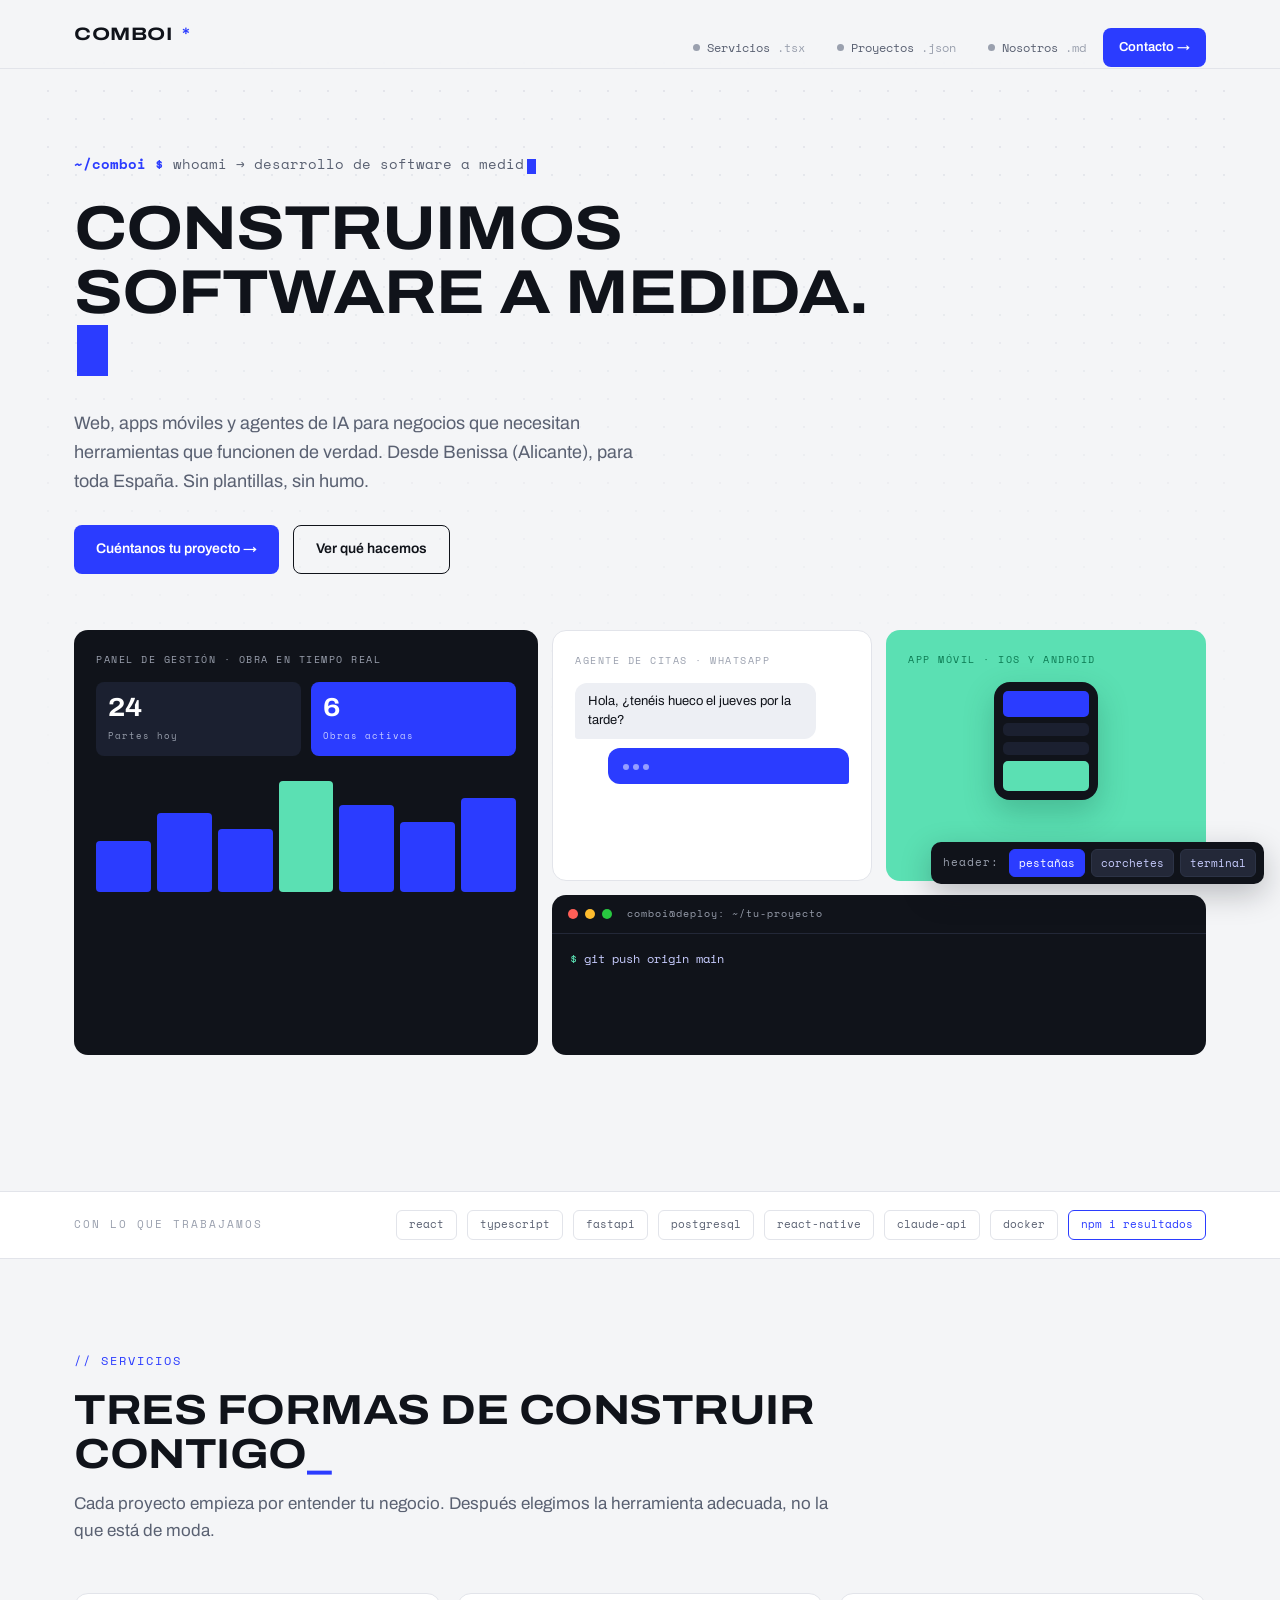
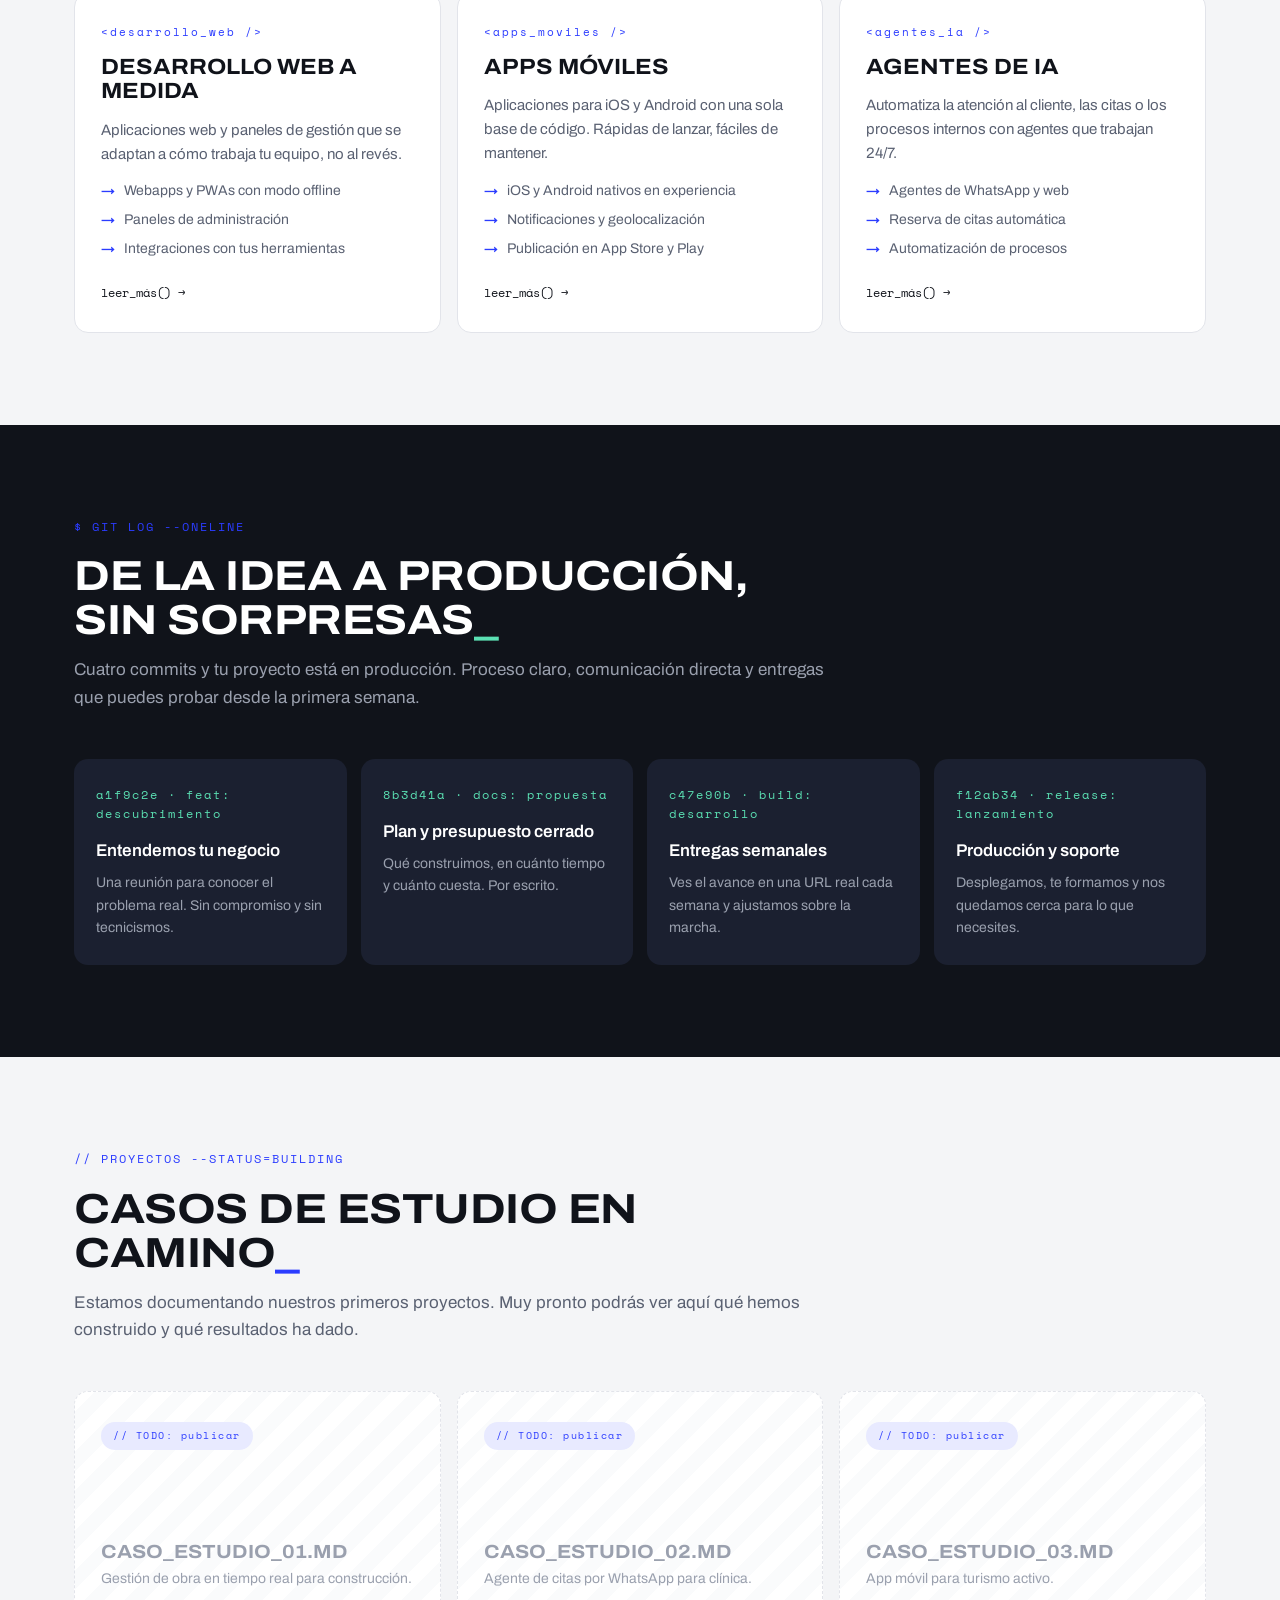
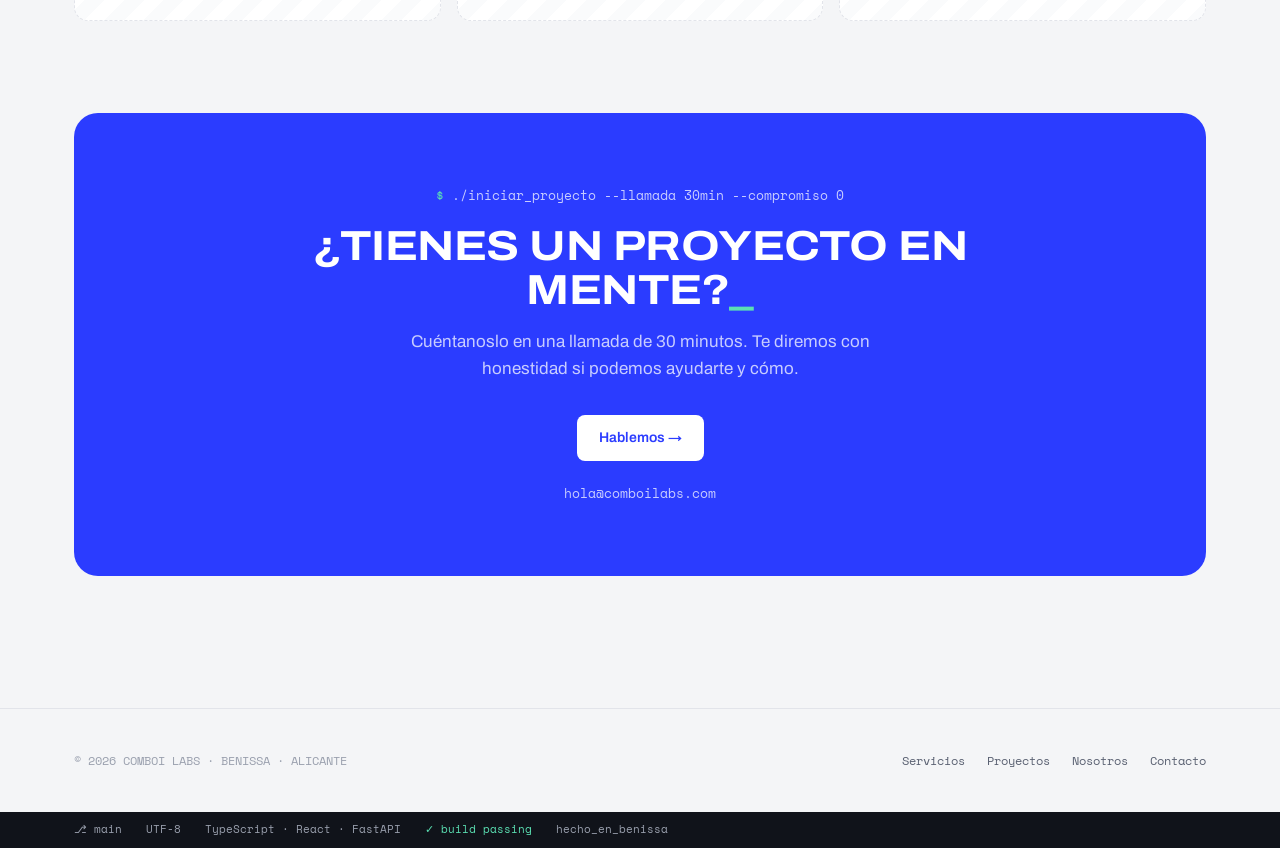
==== index.html @ a1bbbd44 "Implementa sitio multipágina de Comboi Labs con sistema de diseño "dev" Home modernizada, hub de ser" ====
<!DOCTYPE html>
<html lang="es">
<head>
<meta charset="UTF-8">
<meta name="viewport" content="width=device-width, initial-scale=1.0">
<title>Comboi Labs — Desarrollo de software a medida en Benissa, Alicante</title>
<meta name="description" content="Construimos software a medida desde Benissa (Alicante): desarrollo web, aplicaciones móviles y agentes de IA para negocios de toda España.">
<link rel="canonical" href="https://comboilabs.com/">
<link rel="preconnect" href="https://fonts.googleapis.com">
<link rel="preconnect" href="https://fonts.gstatic.com" crossorigin>
<link href="https://fonts.googleapis.com/css2?family=Archivo:wdth,wght@62..125,400..700&family=Space+Mono:wght@400;700&display=swap" rel="stylesheet">
<link rel="stylesheet" href="assets/styles.css">
<script type="application/ld+json">
{
  "@context": "https://schema.org",
  "@type": "Organization",
  "name": "Comboi Labs",
  "url": "https://comboilabs.com",
  "description": "Empresa de desarrollo de software a medida en Benissa (Alicante): desarrollo web, apps móviles y agentes de IA.",
  "address": { "@type": "PostalAddress", "addressLocality": "Benissa", "addressRegion": "Alicante", "addressCountry": "ES" }
}
</script>
<style>
/* — estilos específicos de la home (bento) — */
.hero{padding:84px 0 64px;position:relative}
.hero::before{
  content:"";position:absolute;inset:-20px -40px 30%;z-index:0;
  background-image:radial-gradient(var(--line) 1.2px,transparent 1.2px);
  background-size:28px 28px;
  -webkit-mask-image:linear-gradient(to bottom,black 0%,transparent 100%);
  mask-image:linear-gradient(to bottom,black 0%,transparent 100%);
}
.hero>*{position:relative;z-index:1}
.hero p.sub{font-size:18px;color:var(--ink-2);max-width:560px;margin:22px 0 30px}
.hero-ctas{display:flex;gap:14px;flex-wrap:wrap}
.bento{display:grid;grid-template-columns:1.45fr 1fr 1fr;grid-template-rows:auto auto;gap:14px;margin-top:56px}
.tile{border-radius:var(--radius);padding:22px}
.tile-label{font-family:'Space Mono',monospace;font-size:10px;letter-spacing:1.5px;text-transform:uppercase;display:block;margin-bottom:14px}
.tile.dark{background:var(--tile-dark);grid-row:span 2}
.tile.dark .tile-label{color:var(--ink-3)}
.kpis{display:flex;gap:10px;margin-bottom:16px}
.kpi{flex:1;border-radius:8px;padding:12px}
.kpi .num{font-weight:700;font-size:26px;line-height:1;font-variation-settings:'wdth' 110}
.kpi .lbl{font-family:'Space Mono',monospace;font-size:9px;letter-spacing:1px;margin-top:6px;display:block}
.kpi.a{background:var(--tile-dark-2)}.kpi.a .num{color:#fff}.kpi.a .lbl{color:var(--ink-3)}
.kpi.b{background:var(--cobalt)}.kpi.b .num{color:#fff}.kpi.b .lbl{color:#C8CDFF}
.chart{display:flex;align-items:flex-end;gap:6px;height:120px}
.bar{flex:1;border-radius:4px;background:var(--cobalt);transform-origin:bottom;transform:scaleY(1)}
.bar.peak{background:var(--mint)}
.tile.in .bar{transform:scaleY(1)}
.tile.chat{background:var(--surface);border:1px solid var(--line)}
.tile.chat .tile-label{color:var(--ink-3)}
.bubble{font-size:13px;line-height:1.45;border-radius:12px;padding:9px 13px;max-width:88%;margin-bottom:9px}
body.js .tile.chat .bubble{opacity:0}
body.js .tile.chat .bubble.show{opacity:1}
.bubble.them{background:#EDEFF4;color:var(--ink);border-bottom-left-radius:3px}
.bubble.us{background:var(--cobalt);color:#fff;margin-left:auto;border-bottom-right-radius:3px}
.typing{display:inline-flex;gap:4px;padding:4px 2px}
.typing i{width:6px;height:6px;border-radius:50%;background:#fff;opacity:.5;animation:blink 1s infinite}
.typing i:nth-child(2){animation-delay:.2s}.typing i:nth-child(3){animation-delay:.4s}
@keyframes blink{0%,100%{opacity:.3}50%{opacity:1}}
.tile.mintbg{background:var(--mint)}.tile.mintbg .tile-label{color:var(--mint-deep)}
.phone{width:104px;margin:4px auto 0;background:var(--tile-dark);border-radius:16px;padding:9px;box-shadow:0 12px 30px rgba(11,74,54,.25)}
.phone .row{border-radius:5px;margin-bottom:6px}
.phone .row.r1{height:26px;background:var(--cobalt)}
.phone .row.r2,.phone .row.r3{height:13px;background:var(--tile-dark-2)}
.phone .row.r4{height:30px;background:var(--mint);margin-bottom:0}
.tile.term{background:var(--tile-dark);grid-column:span 2;padding:0;overflow:hidden}
.term-bar{display:flex;gap:7px;align-items:center;padding:11px 16px;border-bottom:1px solid #232838}
.term-bar i{width:10px;height:10px;border-radius:50%;display:inline-block}
.term-title{font-family:'Space Mono',monospace;font-size:10px;color:var(--ink-3);margin-left:8px;letter-spacing:1px}
.term-body{font-family:'Space Mono',monospace;font-size:12px;line-height:1.9;padding:14px 18px 16px;min-height:104px}
.t-line{color:#C8CDFF}
body.js .tile.term .t-line{opacity:0}
body.js .tile.term .t-line.show{opacity:1}
.t-prompt{color:var(--mint)}.t-dim{color:#6B7390}.t-ok{color:var(--mint)}
@keyframes pulse{0%,100%{opacity:1}50%{opacity:.5}}
.blink{animation:pulse 1.4s infinite}
.stack{margin-top:72px}
.proc-band{margin-top:0}
@media (max-width:920px){
  .bento{grid-template-columns:1fr 1fr}
  .tile.dark{grid-row:auto;grid-column:span 2}
}
@media (max-width:640px){
  .bento{grid-template-columns:1fr}
  .tile.dark,.tile.term{grid-column:auto}
}
</style>
</head>
<body data-page="home">

<div id="site-header"></div>

<main>
<div class="wrap">
  <div class="hero" data-screen-label="Home">
    <span class="term-line"><span class="prompt">~/comboi&nbsp;$</span>&nbsp;<span id="termTyped">whoami → desarrollo de software a medida · benissa, alicante</span><span class="caret" aria-hidden="true"></span></span>
    <h1>Construimos software a medida.<br><span class="hl" id="typedH1" data-text="Esto es lo que hace.">Esto es lo que hace.</span><span class="caret" id="h1Caret" style="width:.5em;height:.82em;vertical-align:baseline" aria-hidden="true" hidden></span></h1>
    <p class="sub">Web, apps móviles y agentes de IA para negocios que necesitan herramientas que funcionen de verdad. Desde Benissa (Alicante), para toda España. Sin plantillas, sin humo.</p>
    <div class="hero-ctas">
      <a href="contacto.html" class="btn">Cuéntanos tu proyecto →</a>
      <a href="servicios.html" class="btn ghost">Ver qué hacemos</a>
    </div>

    <div class="bento" id="bento">
      <div class="tile dark">
        <span class="tile-label">Panel de gestión · obra en tiempo real</span>
        <div class="kpis">
          <div class="kpi a"><span class="num" data-count="24">0</span><span class="lbl">Partes hoy</span></div>
          <div class="kpi b"><span class="num" data-count="6">0</span><span class="lbl">Obras activas</span></div>
        </div>
        <div class="chart" aria-hidden="true">
          <div class="bar" style="height:42%;transition-delay:.05s"></div>
          <div class="bar" style="height:66%;transition-delay:.12s"></div>
          <div class="bar" style="height:52%;transition-delay:.19s"></div>
          <div class="bar peak" style="height:92%;transition-delay:.26s"></div>
          <div class="bar" style="height:72%;transition-delay:.33s"></div>
          <div class="bar" style="height:58%;transition-delay:.40s"></div>
          <div class="bar" style="height:78%;transition-delay:.47s"></div>
        </div>
      </div>

      <div class="tile chat">
        <span class="tile-label">Agente de citas · WhatsApp</span>
        <div id="chatDemo">
          <div class="bubble them">Hola, ¿tenéis hueco el jueves por la tarde?</div>
          <div class="bubble us" id="bubbleTyping"><span class="typing"><i></i><i></i><i></i></span></div>
          <div class="bubble us" id="bubbleReply">¡Sí! Tengo 16:30 o 18:00. ¿Cuál te va mejor? ✓</div>
        </div>
      </div>

      <div class="tile mintbg">
        <span class="tile-label">App móvil · iOS y Android</span>
        <div class="phone" aria-hidden="true">
          <div class="row r1"></div>
          <div class="row r2"></div>
          <div class="row r3"></div>
          <div class="row r4"></div>
        </div>
      </div>

      <div class="tile term">
        <div class="term-bar" aria-hidden="true">
          <i style="background:#FF5F57"></i><i style="background:#FEBC2E"></i><i style="background:#28C840"></i>
          <span class="term-title">comboi@deploy: ~/tu-proyecto</span>
        </div>
        <div class="term-body">
          <div class="t-line"><span class="t-prompt">$</span> git push origin main</div>
          <div class="t-line t-dim">→ build <span class="t-ok">✓</span> · 142 tests <span class="t-ok">✓</span> · 0 errores</div>
          <div class="t-line"><span class="t-prompt">$</span> deploy --prod</div>
          <div class="t-line"><span class="t-ok blink">● LIVE</span> <span class="t-dim">en producción · 34s</span></div>
        </div>
      </div>
    </div>
  </div>
</div>

<div class="stack">
  <div class="wrap">
    <span class="lbl">CON LO QUE TRABAJAMOS</span>
    <div class="tags">
      <span class="tag">react</span>
      <span class="tag">typescript</span>
      <span class="tag">fastapi</span>
      <span class="tag">postgresql</span>
      <span class="tag">react-native</span>
      <span class="tag">claude-api</span>
      <span class="tag">docker</span>
      <span class="tag hl-tag">npm i resultados</span>
    </div>
  </div>
</div>

<section id="servicios">
  <div class="wrap">
    <div class="sec-head reveal">
      <span class="eyebrow">// servicios</span>
      <h2>Tres formas de construir contigo</h2>
      <p>Cada proyecto empieza por entender tu negocio. Después elegimos la herramienta adecuada, no la que está de moda.</p>
    </div>
    <div class="services">
      <article class="svc reveal">
        <span class="num">&lt;desarrollo_web /&gt;</span>
        <h3>Desarrollo web a medida</h3>
        <p>Aplicaciones web y paneles de gestión que se adaptan a cómo trabaja tu equipo, no al revés.</p>
        <ul>
          <li>Webapps y PWAs con modo offline</li>
          <li>Paneles de administración</li>
          <li>Integraciones con tus herramientas</li>
        </ul>
        <a href="servicio-desarrollo-web.html" class="link">leer_más() →</a>
      </article>
      <article class="svc reveal">
        <span class="num">&lt;apps_moviles /&gt;</span>
        <h3>Apps móviles</h3>
        <p>Aplicaciones para iOS y Android con una sola base de código. Rápidas de lanzar, fáciles de mantener.</p>
        <ul>
          <li>iOS y Android nativos en experiencia</li>
          <li>Notificaciones y geolocalización</li>
          <li>Publicación en App Store y Play</li>
        </ul>
        <a href="servicio-apps-moviles.html" class="link">leer_más() →</a>
      </article>
      <article class="svc reveal">
        <span class="num">&lt;agentes_ia /&gt;</span>
        <h3>Agentes de IA</h3>
        <p>Automatiza la atención al cliente, las citas o los procesos internos con agentes que trabajan 24/7.</p>
        <ul>
          <li>Agentes de WhatsApp y web</li>
          <li>Reserva de citas automática</li>
          <li>Automatización de procesos</li>
        </ul>
        <a href="servicio-agentes-ia.html" class="link">leer_más() →</a>
      </article>
    </div>
  </div>
</section>

<section id="proceso" class="proc-band">
  <div class="wrap">
    <div class="sec-head reveal">
      <span class="eyebrow">$ git log --oneline</span>
      <h2>De la idea a producción, sin sorpresas</h2>
      <p>Cuatro commits y tu proyecto está en producción. Proceso claro, comunicación directa y entregas que puedes probar desde la primera semana.</p>
    </div>
    <div class="steps">
      <div class="step reveal">
        <span class="num">a1f9c2e · feat: descubrimiento</span>
        <h3>Entendemos tu negocio</h3>
        <p>Una reunión para conocer el problema real. Sin compromiso y sin tecnicismos.</p>
      </div>
      <div class="step reveal">
        <span class="num">8b3d41a · docs: propuesta</span>
        <h3>Plan y presupuesto cerrado</h3>
        <p>Qué construimos, en cuánto tiempo y cuánto cuesta. Por escrito.</p>
      </div>
      <div class="step reveal">
        <span class="num">c47e90b · build: desarrollo</span>
        <h3>Entregas semanales</h3>
        <p>Ves el avance en una URL real cada semana y ajustamos sobre la marcha.</p>
      </div>
      <div class="step reveal">
        <span class="num">f12ab34 · release: lanzamiento</span>
        <h3>Producción y soporte</h3>
        <p>Desplegamos, te formamos y nos quedamos cerca para lo que necesites.</p>
      </div>
    </div>
  </div>
</section>

<section id="proyectos">
  <div class="wrap">
    <div class="sec-head reveal">
      <span class="eyebrow">// proyectos --status=building</span>
      <h2>Casos de estudio en camino</h2>
      <p>Estamos documentando nuestros primeros proyectos. Muy pronto podrás ver aquí qué hemos construido y qué resultados ha dado.</p>
    </div>
    <!-- PLACEHOLDER: sustituir estas tarjetas por casos reales cuando estén publicados -->
    <div class="projects">
      <article class="proj reveal">
        <span class="badge">// TODO: publicar</span>
        <div>
          <h3>caso_estudio_01.md</h3>
          <p>Gestión de obra en tiempo real para construcción.</p>
        </div>
      </article>
      <article class="proj reveal">
        <span class="badge">// TODO: publicar</span>
        <div>
          <h3>caso_estudio_02.md</h3>
          <p>Agente de citas por WhatsApp para clínica.</p>
        </div>
      </article>
      <article class="proj reveal">
        <span class="badge">// TODO: publicar</span>
        <div>
          <h3>caso_estudio_03.md</h3>
          <p>App móvil para turismo activo.</p>
        </div>
      </article>
    </div>
  </div>
</section>

<section style="padding-top:0">
  <div class="wrap">
    <div class="cta-band reveal">
      <span class="cta-cmd"><span class="prompt">$</span> ./iniciar_proyecto --llamada 30min --compromiso 0</span>
      <h2>¿Tienes un proyecto en mente?</h2>
      <p>Cuéntanoslo en una llamada de 30 minutos. Te diremos con honestidad si podemos ayudarte y cómo.</p>
      <a href="contacto.html" class="btn">Hablemos →</a>
      <a href="mailto:hola@comboilabs.com" class="mail">hola@comboilabs.com</a>
    </div>
  </div>
</section>
</main>

<div id="site-footer"></div>

<script src="assets/app.js"></script>
</body>
</html>
---- assets/styles.css ----
/* =========================================================
   COMBOI LABS — sistema de diseño compartido
   Lenguaje visual "dev": terminal, mono, corchetes, IDE.
   ========================================================= */
:root{
  --bg:#F4F5F7;
  --surface:#FFFFFF;
  --ink:#10131A;
  --ink-2:#5A6172;
  --ink-3:#9AA0AE;
  --cobalt:#2B3CFF;
  --cobalt-soft:#E8EAFF;
  --mint:#5BE0B3;
  --mint-deep:#0B7A52;
  --line:#E2E4EA;
  --tile-dark:#10131A;
  --tile-dark-2:#1B2030;
  --radius:14px;
  --maxw:1180px;
}
*{margin:0;padding:0;box-sizing:border-box}
html{scroll-behavior:smooth}
body{
  font-family:'Archivo',sans-serif;
  font-variation-settings:'wdth' 100;
  background:var(--bg);
  color:var(--ink);
  line-height:1.6;
  -webkit-font-smoothing:antialiased;
}
.mono{font-family:'Space Mono',monospace}
.wrap{max-width:var(--maxw);margin:0 auto;padding:0 24px}
a{color:inherit;text-decoration:none}
::selection{background:var(--cobalt);color:#fff}
img{max-width:100%;display:block}

/* ---------- Botones ---------- */
.btn{
  display:inline-flex;align-items:center;gap:8px;
  font-family:'Archivo',sans-serif;font-weight:600;font-size:14px;
  background:var(--cobalt);color:#fff;
  padding:12px 22px;border-radius:8px;border:none;cursor:pointer;
  transition:transform .15s,box-shadow .2s,background .2s;
}
.btn:hover{transform:translateY(-2px);box-shadow:0 8px 24px rgba(43,60,255,.3)}
.btn:focus-visible{outline:3px solid var(--mint);outline-offset:2px}
.btn.ghost{background:transparent;color:var(--ink);border:1.5px solid var(--ink)}
.btn.ghost:hover{box-shadow:0 8px 24px rgba(16,19,26,.12)}
.btn.small{padding:9px 16px;font-size:13px}

/* =========================================================
   HEADER  (3 variantes conmutables: brackets / tabs / terminal)
   El markup lo inyecta app.js; aquí van todos los estilos.
   ========================================================= */
header.site{
  position:sticky;top:0;z-index:50;
  background:rgba(244,245,247,.85);
  backdrop-filter:blur(12px);
  border-bottom:1px solid var(--line);
}
.nav{display:flex;align-items:center;justify-content:space-between;height:68px;gap:24px}
.logo{
  display:inline-flex;align-items:center;gap:10px;
  font-variation-settings:'wdth' 125;
  font-weight:700;font-size:18px;letter-spacing:.5px;white-space:nowrap;
}
.logo em{font-style:normal;color:var(--cobalt)}
.nav-links{display:flex;gap:8px;align-items:center}
.nav-links .lnk{
  font-family:'Space Mono',monospace;font-size:12px;
  color:var(--ink-2);transition:color .2s,background .2s;
  padding:8px 12px;border-radius:8px;white-space:nowrap;
}
.nav-links .lnk:hover{color:var(--cobalt)}
.nav-links .lnk[aria-current="page"]{color:var(--cobalt)}
.menu-toggle{display:none;background:none;border:none;font-size:24px;cursor:pointer;color:var(--ink)}

/* — semáforo decorativo (variante terminal) — */
.term-dots{display:none;gap:7px;align-items:center;margin-right:4px}
.term-dots i{width:11px;height:11px;border-radius:50%;display:inline-block}

/* Variante BRACKETS (por defecto, refinada): [SERVICIOS] */
header.site[data-header="brackets"] .nav-links .lnk::before{content:"[";color:var(--ink-3)}
header.site[data-header="brackets"] .nav-links .lnk::after{content:"]";color:var(--ink-3)}
header.site[data-header="brackets"] .nav-links .lnk{text-transform:uppercase;letter-spacing:1px}
header.site[data-header="brackets"] .nav-links .lnk:hover::before,
header.site[data-header="brackets"] .nav-links .lnk:hover::after,
header.site[data-header="brackets"] .nav-links .lnk[aria-current="page"]::before,
header.site[data-header="brackets"] .nav-links .lnk[aria-current="page"]::after{color:var(--cobalt)}

/* Variante TABS (pestañas de editor): servicios.tsx */
header.site[data-header="tabs"] .nav-links{gap:2px;align-self:flex-end}
header.site[data-header="tabs"] .nav-links .lnk{
  border-radius:8px 8px 0 0;padding:10px 14px 11px;border:1px solid transparent;border-bottom:none;
  display:inline-flex;align-items:center;gap:7px;color:var(--ink-2);
}
header.site[data-header="tabs"] .nav-links .lnk::before{
  content:"";width:7px;height:7px;border-radius:50%;background:var(--ink-3);flex:none;
}
header.site[data-header="tabs"] .nav-links .lnk:hover{background:rgba(255,255,255,.6)}
header.site[data-header="tabs"] .nav-links .lnk[aria-current="page"]{
  background:var(--surface);border-color:var(--line);color:var(--ink);
}
header.site[data-header="tabs"] .nav-links .lnk[aria-current="page"]::before{background:var(--mint)}
header.site[data-header="tabs"] .nav .ext{display:inline;color:var(--ink-3)}

/* Variante TERMINAL: semáforo + cd nav + caret */
header.site[data-header="terminal"]{background:var(--tile-dark);border-bottom:1px solid #232838}
header.site[data-header="terminal"] .logo{color:#fff}
header.site[data-header="terminal"] .term-dots{display:inline-flex}
header.site[data-header="terminal"] .nav-links .lnk{color:#8C93A8}
header.site[data-header="terminal"] .nav-links .lnk::before{content:"cd ";color:var(--mint)}
header.site[data-header="terminal"] .nav-links .lnk:hover,
header.site[data-header="terminal"] .nav-links .lnk[aria-current="page"]{color:#fff}
header.site[data-header="terminal"] .menu-toggle{color:#fff}
header.site[data-header="terminal"] .head-caret{
  display:inline-block;width:8px;height:1em;background:var(--mint);margin-left:2px;
  vertical-align:-2px;animation:caretBlink 1s steps(1) infinite;
}

/* el .ext (.tsx / .md) solo se ve en variante tabs */
.nav .ext{display:none}

/* — switcher de variantes de header (control de preview) — */
.hdr-switch{
  position:fixed;right:16px;bottom:16px;z-index:80;
  display:flex;align-items:center;gap:6px;
  background:var(--tile-dark);color:#C8CDFF;
  border-radius:10px;padding:7px 8px;
  font-family:'Space Mono',monospace;font-size:11px;
  box-shadow:0 10px 30px rgba(16,19,26,.25);
}
.hdr-switch .lab{color:var(--ink-3);padding:0 4px;letter-spacing:1px}
.hdr-switch button{
  background:#232838;color:#C8CDFF;border:1px solid #2c3346;
  font-family:inherit;font-size:11px;border-radius:6px;padding:5px 9px;cursor:pointer;
  transition:background .2s,color .2s;
}
.hdr-switch button:hover{background:#2c3346}
.hdr-switch button[aria-pressed="true"]{background:var(--cobalt);color:#fff;border-color:var(--cobalt)}

/* ---------- Breadcrumb (ruta tipo terminal) ---------- */
.crumbs{
  font-family:'Space Mono',monospace;font-size:12px;color:var(--ink-3);
  padding:22px 0 0;display:flex;gap:8px;flex-wrap:wrap;align-items:center;
}
.crumbs a{color:var(--ink-2)}
.crumbs a:hover{color:var(--cobalt)}
.crumbs .sep{color:var(--line)}
.crumbs .here{color:var(--cobalt)}

/* ---------- Tipografía de sección ---------- */
.eyebrow{
  font-family:'Space Mono',monospace;font-size:12px;letter-spacing:2px;
  color:var(--cobalt);text-transform:uppercase;display:block;margin-bottom:18px;
}
h1{
  font-variation-settings:'wdth' 115;
  font-weight:700;text-transform:uppercase;
  font-size:clamp(34px,5.4vw,62px);
  line-height:1.02;letter-spacing:-1px;max-width:880px;
}
h1 .hl{color:var(--cobalt)}
h2{
  font-variation-settings:'wdth' 115;font-weight:700;text-transform:uppercase;
  font-size:clamp(26px,3.6vw,42px);line-height:1.05;letter-spacing:-0.5px;
}
h2::after{content:"_";color:var(--cobalt);animation:caretBlink 1.1s steps(1) infinite}
section{padding:92px 0}
.sec-head{margin-bottom:48px;max-width:760px}
.sec-head p{color:var(--ink-2);font-size:17px;margin-top:14px}

/* ---------- Terminal / caret compartidos ---------- */
.term-line{
  font-family:'Space Mono',monospace;font-size:14px;color:var(--ink-2);
  display:block;margin-bottom:22px;min-height:22px;
}
.term-line .prompt{color:var(--cobalt);font-weight:700}
.caret{
  display:inline-block;width:9px;height:1.05em;background:var(--cobalt);
  vertical-align:text-bottom;margin-left:3px;
  animation:caretBlink 1s steps(1) infinite;
}
@keyframes caretBlink{50%{opacity:0}}

/* ---------- Hero genérico subpáginas ---------- */
.page-hero{padding:30px 0 64px;position:relative}
.page-hero::before{
  content:"";position:absolute;inset:-20px -40px 20%;z-index:0;
  background-image:radial-gradient(var(--line) 1.2px,transparent 1.2px);
  background-size:28px 28px;
  -webkit-mask-image:linear-gradient(to bottom,black 0%,transparent 100%);
  mask-image:linear-gradient(to bottom,black 0%,transparent 100%);
}
.page-hero>*{position:relative;z-index:1}
.page-hero .sub{font-size:18px;color:var(--ink-2);max-width:600px;margin:22px 0 30px}
.page-hero .hero-ctas{display:flex;gap:14px;flex-wrap:wrap}

/* ---------- Stack strip ---------- */
.stack{
  border-top:1px solid var(--line);border-bottom:1px solid var(--line);
  padding:18px 0;background:var(--surface);
}
.stack .wrap{display:flex;gap:14px;flex-wrap:wrap;align-items:center;justify-content:space-between}
.stack .lbl{font-family:'Space Mono',monospace;font-size:11px;color:var(--ink-3);letter-spacing:2px}
.stack .tags{display:flex;gap:10px;flex-wrap:wrap}
.tag{
  font-family:'Space Mono',monospace;font-size:11px;color:var(--ink-2);
  border:1px solid var(--line);border-radius:6px;padding:5px 12px;background:var(--surface);
}
.tag.hl-tag{border-color:var(--cobalt);color:var(--cobalt)}

/* ---------- Servicios (tarjetas) ---------- */
.services{display:grid;grid-template-columns:repeat(3,1fr);gap:16px}
.svc{
  background:var(--surface);border:1px solid var(--line);border-radius:var(--radius);
  padding:30px 26px;display:flex;flex-direction:column;gap:14px;
  transition:transform .2s,box-shadow .25s,border-color .2s;
}
.svc:hover{transform:translateY(-6px);box-shadow:0 18px 40px rgba(16,19,26,.08);border-color:var(--cobalt)}
.svc .num{font-family:'Space Mono',monospace;font-size:11px;color:var(--cobalt);letter-spacing:2px}
.svc h3{font-variation-settings:'wdth' 110;font-weight:700;font-size:22px;text-transform:uppercase;line-height:1.1}
.svc p{color:var(--ink-2);font-size:15px;flex:1}
.svc ul{list-style:none;display:flex;flex-direction:column;gap:7px}
.svc li{font-size:14px;color:var(--ink-2);display:flex;gap:9px;align-items:baseline}
.svc li::before{content:"→";color:var(--cobalt);font-weight:700}
.svc .link{
  font-family:'Space Mono',monospace;font-size:12px;color:var(--ink);
  margin-top:8px;display:inline-flex;gap:8px;align-items:center;
}
.svc:hover .link{color:var(--cobalt)}

/* ---------- Proceso (git log) ---------- */
.proc-band{background:var(--tile-dark);color:#fff}
.proc-band h2{color:#fff}
.proc-band h2::after{color:var(--mint)}
.proc-band .sec-head p{color:var(--ink-3)}
.steps{display:grid;grid-template-columns:repeat(4,1fr);gap:14px}
.step{background:var(--tile-dark-2);border-radius:var(--radius);padding:26px 22px}
.step .num{
  font-family:'Space Mono',monospace;font-size:12px;color:var(--mint);letter-spacing:2px;
  display:block;margin-bottom:14px;
}
.step h3{font-weight:600;font-size:17px;margin-bottom:8px}
.step p{font-size:14px;color:var(--ink-3)}

/* git log vertical (subpáginas) */
.gitlog{display:flex;flex-direction:column;gap:0;max-width:760px}
.gitlog .commit{
  position:relative;padding:0 0 26px 34px;border-left:2px solid #2c3346;margin-left:6px;
}
.gitlog .commit:last-child{border-left-color:transparent;padding-bottom:0}
.gitlog .commit::before{
  content:"";position:absolute;left:-8px;top:3px;width:14px;height:14px;border-radius:50%;
  background:var(--tile-dark);border:2px solid var(--mint);
}
.gitlog .hash{font-family:'Space Mono',monospace;font-size:12px;color:var(--mint);letter-spacing:1px}
.gitlog h3{font-weight:600;font-size:18px;margin:6px 0 6px;color:#fff}
.gitlog p{font-size:14px;color:var(--ink-3);max-width:560px}

/* ---------- Bento de entregables (subpáginas) ---------- */
.deliver{display:grid;grid-template-columns:repeat(3,1fr);gap:14px}
.dcard{
  background:var(--surface);border:1px solid var(--line);border-radius:var(--radius);
  padding:26px 24px;display:flex;flex-direction:column;gap:10px;
  transition:transform .2s,box-shadow .25s,border-color .2s;
}
.dcard:hover{transform:translateY(-4px);box-shadow:0 14px 34px rgba(16,19,26,.07);border-color:var(--cobalt)}
.dcard .ic{
  min-width:38px;height:38px;width:auto;padding:0 11px;border-radius:9px;background:var(--cobalt-soft);
  display:inline-flex;align-self:flex-start;align-items:center;justify-content:center;
  font-family:'Space Mono',monospace;font-size:13px;color:var(--cobalt);font-weight:700;letter-spacing:.5px;
}
.dcard h3{font-size:17px;font-weight:600;line-height:1.2}
.dcard p{font-size:14px;color:var(--ink-2)}
.dcard.span2{grid-column:span 2}
.dcard.dark{background:var(--tile-dark);border-color:transparent}
.dcard.dark h3{color:#fff}
.dcard.dark p{color:var(--ink-3)}
.dcard.dark .ic{background:var(--tile-dark-2);color:var(--mint)}

/* ---------- Problema (2 col) ---------- */
.split{display:grid;grid-template-columns:1fr 1fr;gap:48px;align-items:start}
.split .lead{font-size:clamp(20px,2.4vw,26px);line-height:1.35;font-weight:500}
.split .body p{color:var(--ink-2);font-size:16px;margin-bottom:16px}
.split .body p:last-child{margin-bottom:0}

/* ---------- FAQ ---------- */
.faq{max-width:820px;display:flex;flex-direction:column;gap:10px}
.faq details{
  background:var(--surface);border:1px solid var(--line);border-radius:12px;
  padding:0 22px;overflow:hidden;transition:border-color .2s,box-shadow .2s;
}
.faq details[open]{border-color:var(--cobalt);box-shadow:0 12px 30px rgba(16,19,26,.06)}
.faq summary{
  list-style:none;cursor:pointer;padding:20px 0;
  display:flex;align-items:center;gap:14px;
  font-weight:600;font-size:17px;
}
.faq summary::-webkit-details-marker{display:none}
.faq summary .q{
  font-family:'Space Mono',monospace;font-size:13px;color:var(--cobalt);flex:none;
}
.faq summary .tg{margin-left:auto;color:var(--ink-3);font-family:'Space Mono',monospace;transition:transform .25s}
.faq details[open] summary .tg{transform:rotate(45deg);color:var(--cobalt)}
.faq .ans{padding:0 0 22px 34px;color:var(--ink-2);font-size:15px;line-height:1.6}
.faq .ans p{margin-bottom:12px}
.faq .ans p:last-child{margin-bottom:0}

/* ---------- Proyectos placeholder ---------- */
.projects{display:grid;grid-template-columns:repeat(3,1fr);gap:16px}
.proj{
  border:1.5px dashed var(--line);border-radius:var(--radius);
  background:repeating-linear-gradient(135deg,var(--surface),var(--surface) 14px,#FAFBFC 14px,#FAFBFC 28px);
  padding:30px 26px;min-height:230px;
  display:flex;flex-direction:column;justify-content:space-between;
}
.proj .badge{
  align-self:flex-start;
  font-family:'Space Mono',monospace;font-size:10px;letter-spacing:1.5px;
  color:var(--cobalt);background:var(--cobalt-soft);padding:6px 12px;border-radius:20px;
}
.proj h3{font-variation-settings:'wdth' 110;font-weight:700;font-size:19px;text-transform:uppercase;color:var(--ink-3)}
.proj p{font-size:14px;color:var(--ink-3)}

/* ---------- CTA band ---------- */
.cta-band{background:var(--cobalt);color:#fff;border-radius:24px;padding:72px 48px;text-align:center}
.cta-band h2{color:#fff;max-width:680px;margin:0 auto}
.cta-band h2::after{color:var(--mint)}
.cta-band p{color:#C8CDFF;font-size:17px;margin:16px auto 32px;max-width:520px}
.cta-band .btn{background:#fff;color:var(--cobalt)}
.cta-band .btn:hover{box-shadow:0 8px 28px rgba(0,0,0,.25)}
.cta-band .mail{display:block;margin-top:22px;font-family:'Space Mono',monospace;font-size:13px;color:#C8CDFF}
.cta-band .mail:hover{color:#fff}
.cta-cmd{font-family:'Space Mono',monospace;font-size:13px;color:#C8CDFF;display:block;margin-bottom:18px}
.cta-cmd .prompt{color:var(--mint)}

/* ---------- Bloque de código (nosotros) ---------- */
.codeblock{
  background:var(--tile-dark);border-radius:var(--radius);overflow:hidden;
  font-family:'Space Mono',monospace;
}
.codeblock .term-bar{display:flex;gap:7px;align-items:center;padding:11px 16px;border-bottom:1px solid #232838}
.codeblock .term-bar i{width:10px;height:10px;border-radius:50%;display:inline-block}
.codeblock .term-title{font-size:10px;color:var(--ink-3);margin-left:8px;letter-spacing:1px}
.codeblock pre{padding:22px 20px;font-size:14px;line-height:1.9;color:#C8CDFF;overflow-x:auto}
.codeblock .k{color:#7C8AFF}
.codeblock .s{color:var(--mint)}
.codeblock .n{color:#FFB86B}
.codeblock .c{color:#6B7390}

/* ---------- Placeholder de imagen (estilo terminal) ---------- */
.ph{
  border:1.5px dashed var(--line);border-radius:var(--radius);
  background:repeating-linear-gradient(135deg,var(--surface),var(--surface) 14px,#FAFBFC 14px,#FAFBFC 28px);
  display:flex;flex-direction:column;align-items:center;justify-content:center;gap:8px;
  min-height:280px;text-align:center;padding:24px;
}
.ph .tag{background:var(--cobalt-soft);border-color:transparent;color:var(--cobalt)}
.ph .note{font-family:'Space Mono',monospace;font-size:12px;color:var(--ink-3)}

/* ---------- Equipo (nosotros) ---------- */
.team{display:grid;grid-template-columns:repeat(3,1fr);gap:16px}
.member{
  background:var(--surface);border:1px solid var(--line);border-radius:var(--radius);
  padding:24px;display:flex;flex-direction:column;gap:12px;
}
.member .avatar{
  width:100%;aspect-ratio:1/1;border-radius:10px;
  background:repeating-linear-gradient(135deg,#EDEFF4,#EDEFF4 12px,#F6F7FA 12px,#F6F7FA 24px);
  display:flex;align-items:center;justify-content:center;
  font-family:'Space Mono',monospace;font-size:11px;color:var(--ink-3);
}
.member h3{font-size:18px;font-weight:600}
.member .role{font-family:'Space Mono',monospace;font-size:12px;color:var(--cobalt)}
.member p{font-size:14px;color:var(--ink-2)}

/* ---------- Valores (chips) ---------- */
.values{display:grid;grid-template-columns:repeat(3,1fr);gap:16px}
.value{background:var(--surface);border:1px solid var(--line);border-radius:var(--radius);padding:26px 24px}
.value .k{font-family:'Space Mono',monospace;font-size:12px;color:var(--cobalt);letter-spacing:1px}
.value h3{font-size:18px;font-weight:600;margin:8px 0 8px;font-variation-settings:'wdth' 110;text-transform:uppercase}
.value p{font-size:14px;color:var(--ink-2)}

/* ---------- Contacto ---------- */
.contact-grid{display:grid;grid-template-columns:1.1fr .9fr;gap:40px;align-items:start}
.form{display:flex;flex-direction:column;gap:18px;background:var(--surface);border:1px solid var(--line);border-radius:var(--radius);padding:32px}
.field{display:flex;flex-direction:column;gap:8px}
.field label{font-family:'Space Mono',monospace;font-size:12px;color:var(--ink-2);letter-spacing:1px}
.field label .req{color:var(--cobalt)}
.field input,.field textarea{
  font-family:'Archivo',sans-serif;font-size:15px;color:var(--ink);
  background:var(--bg);border:1.5px solid var(--line);border-radius:9px;padding:13px 15px;
  transition:border-color .2s,box-shadow .2s;width:100%;
}
.field input:focus,.field textarea:focus{outline:none;border-color:var(--cobalt);box-shadow:0 0 0 4px var(--cobalt-soft)}
.field textarea{resize:vertical;min-height:130px}
.hp{position:absolute;left:-9999px;width:1px;height:1px;overflow:hidden}
.form .note{font-family:'Space Mono',monospace;font-size:11px;color:var(--ink-3)}
.contact-aside{display:flex;flex-direction:column;gap:16px}
.info-card{background:var(--surface);border:1px solid var(--line);border-radius:var(--radius);padding:24px}
.info-card .k{font-family:'Space Mono',monospace;font-size:11px;color:var(--ink-3);letter-spacing:1.5px;text-transform:uppercase}
.info-card .v{font-size:17px;font-weight:600;margin-top:6px}
.info-card .v a:hover{color:var(--cobalt)}
.info-card.dark{background:var(--tile-dark)}
.info-card.dark .k{color:var(--ink-3)}
.info-card.dark .v{color:#fff}

/* ---------- Footer ---------- */
footer.site{border-top:1px solid var(--line);padding:42px 0 0;margin-top:40px}
.foot{display:flex;justify-content:space-between;gap:24px;flex-wrap:wrap;align-items:center}
.foot .left{font-family:'Space Mono',monospace;font-size:12px;color:var(--ink-3)}
.foot .links{display:flex;gap:22px;flex-wrap:wrap}
.foot .links a{font-family:'Space Mono',monospace;font-size:12px;color:var(--ink-2)}
.foot .links a:hover{color:var(--cobalt)}
.statusbar{background:var(--tile-dark);margin-top:42px}
.statusbar .wrap{display:flex;gap:24px;padding:9px 24px;flex-wrap:wrap;font-family:'Space Mono',monospace;font-size:11px;color:var(--ink-3)}
.statusbar .ok{color:var(--mint)}

/* ---------- Toast / Konami ---------- */
.toast{
  position:fixed;bottom:24px;left:50%;transform:translate(-50%,80px);
  background:var(--tile-dark);color:var(--mint);
  font-family:'Space Mono',monospace;font-size:13px;
  padding:12px 22px;border-radius:8px;z-index:99;
  transition:transform .35s cubic-bezier(.2,.8,.2,1);
}
.toast.show{transform:translate(-50%,0)}
@keyframes wiggle{0%,100%{transform:rotate(0)}25%{transform:rotate(-1.2deg)}75%{transform:rotate(1.2deg)}}
body.comboi-mode .svc,body.comboi-mode .dcard,body.comboi-mode .step,body.comboi-mode .member{animation:wiggle .5s ease-in-out 2}

/* ---------- Reveal ----------
   Estado en reposo SIEMPRE visible. Sin depender de transiciones/
   animaciones CSS para mostrar contenido (algunos entornos las
   congelan). La entrada suave se hace por JS donde aporta. */
.reveal{opacity:1;transform:none}

@media (prefers-reduced-motion:reduce){
  *,*::before,*::after{animation:none!important;transition:none!important}
  .caret,.head-caret{display:none!important}
}

/* ---------- Responsive ---------- */
@media (max-width:920px){
  .services,.projects,.deliver,.team,.values{grid-template-columns:1fr}
  .steps{grid-template-columns:1fr 1fr}
  .split{grid-template-columns:1fr;gap:28px}
  .contact-grid{grid-template-columns:1fr}
  .dcard.span2{grid-column:auto}
}
@media (max-width:640px){
  .nav-links{
    display:none;position:absolute;top:68px;left:0;right:0;
    background:var(--bg);border-bottom:1px solid var(--line);
    flex-direction:column;padding:20px 24px;gap:8px;align-items:flex-start;
  }
  header.site[data-header="terminal"] .nav-links{background:var(--tile-dark);border-color:#232838}
  .nav-links.open{display:flex}
  header.site[data-header="tabs"] .nav-links{align-self:auto}
  .menu-toggle{display:block}
  .steps{grid-template-columns:1fr}
  .cta-band{padding:52px 24px}
  section{padding:64px 0}
  .hdr-switch{right:10px;bottom:10px}
}
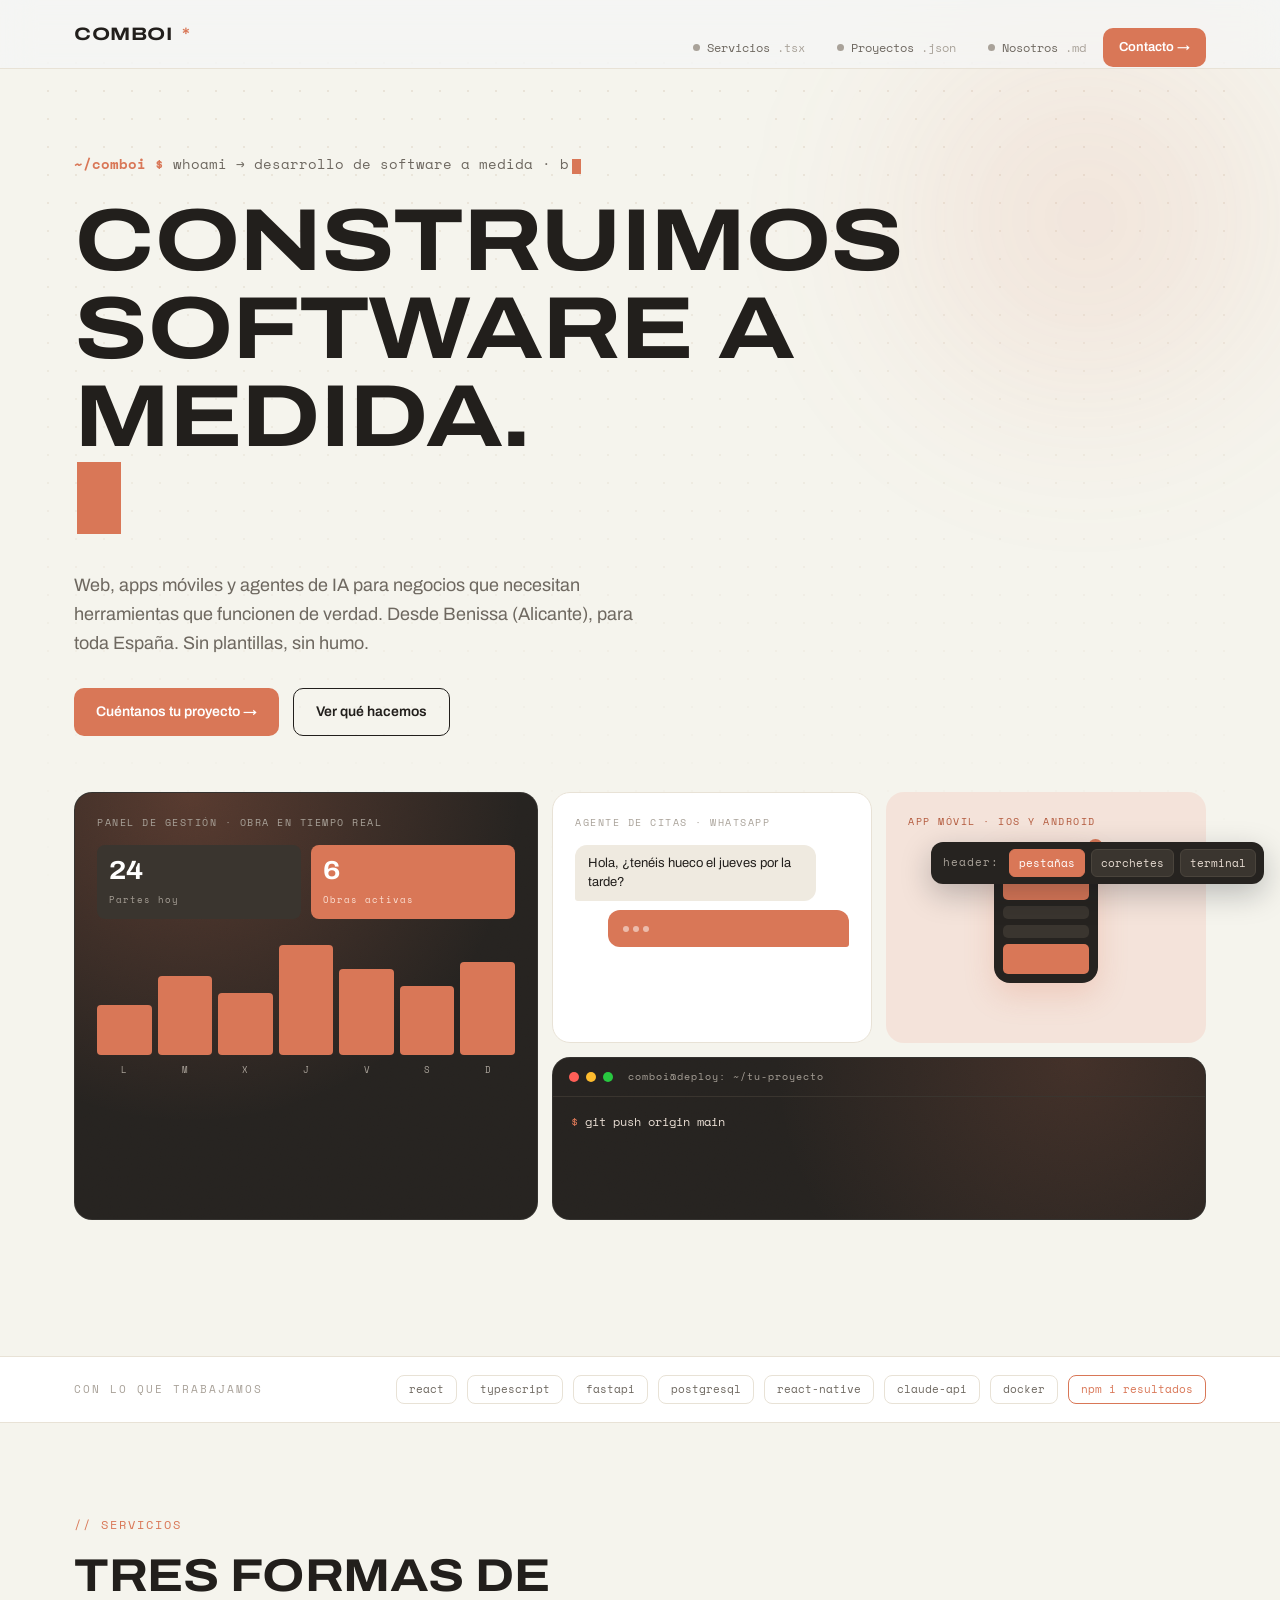
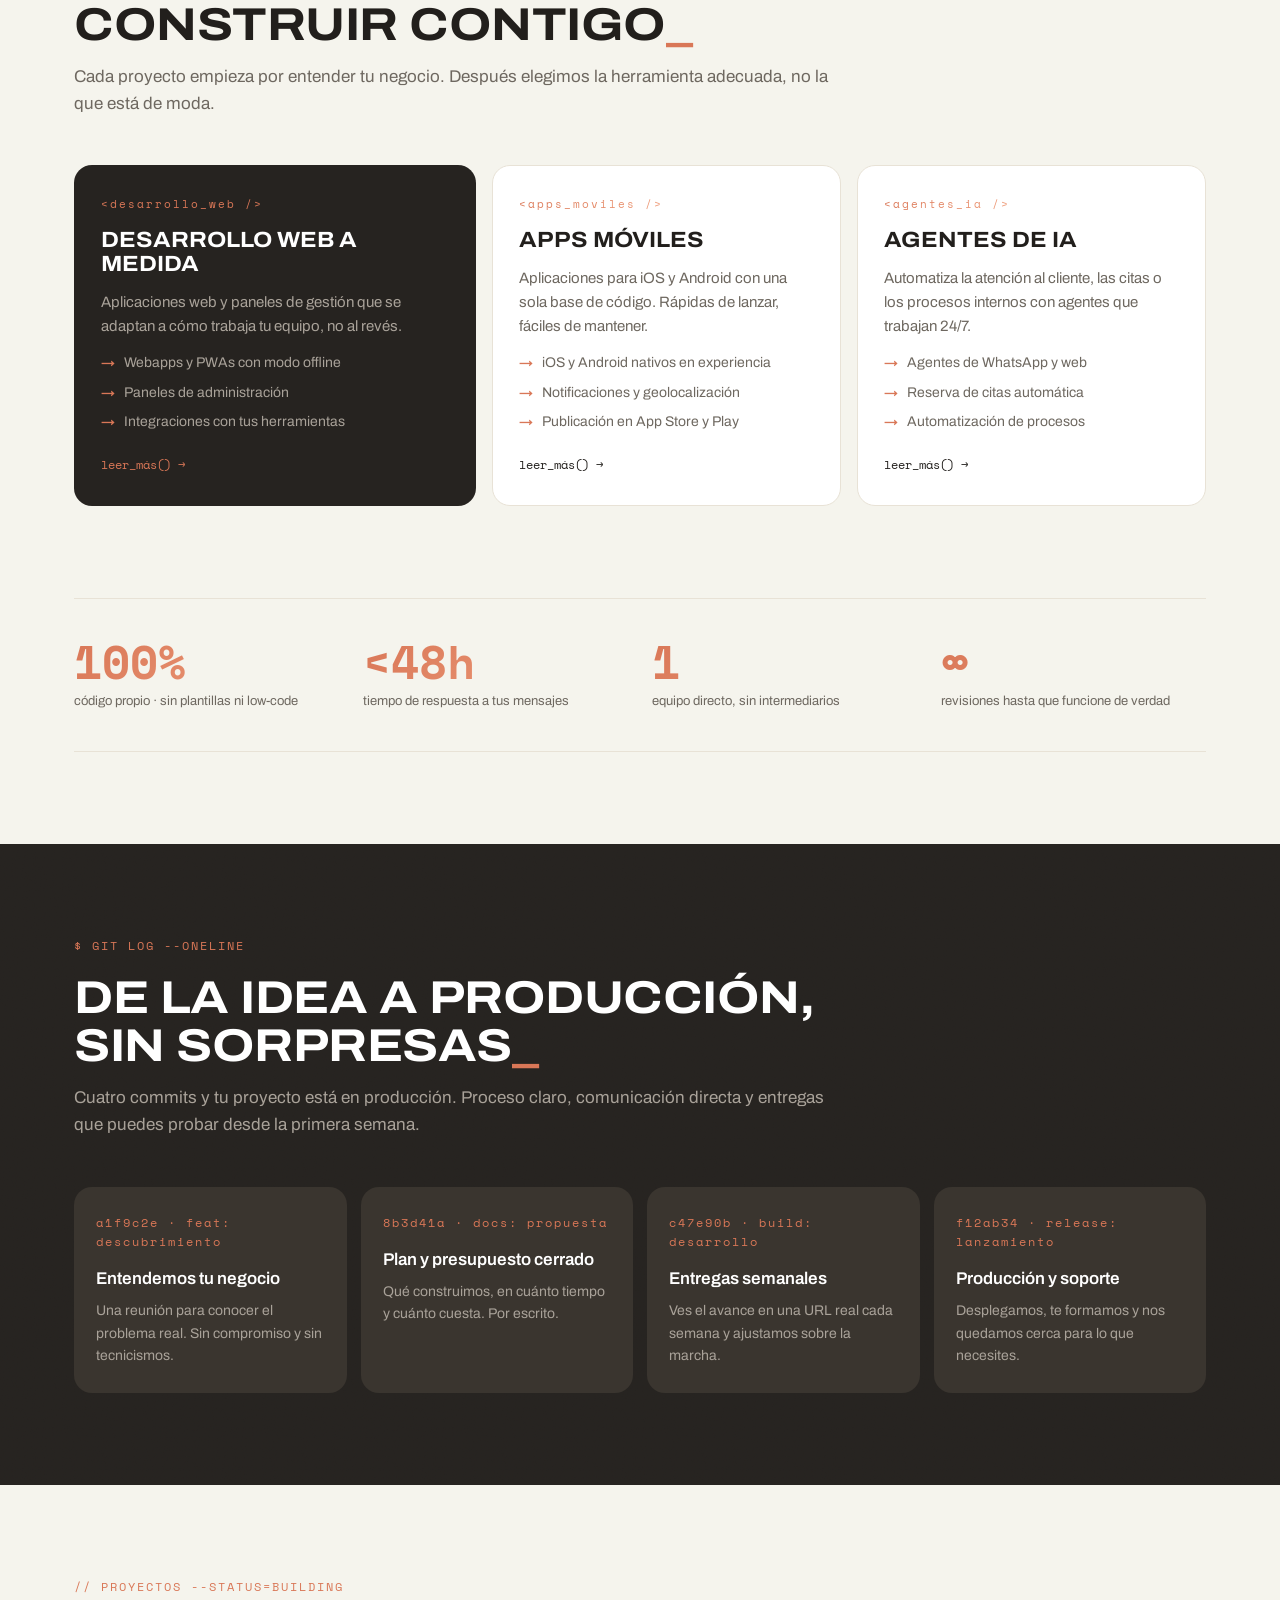
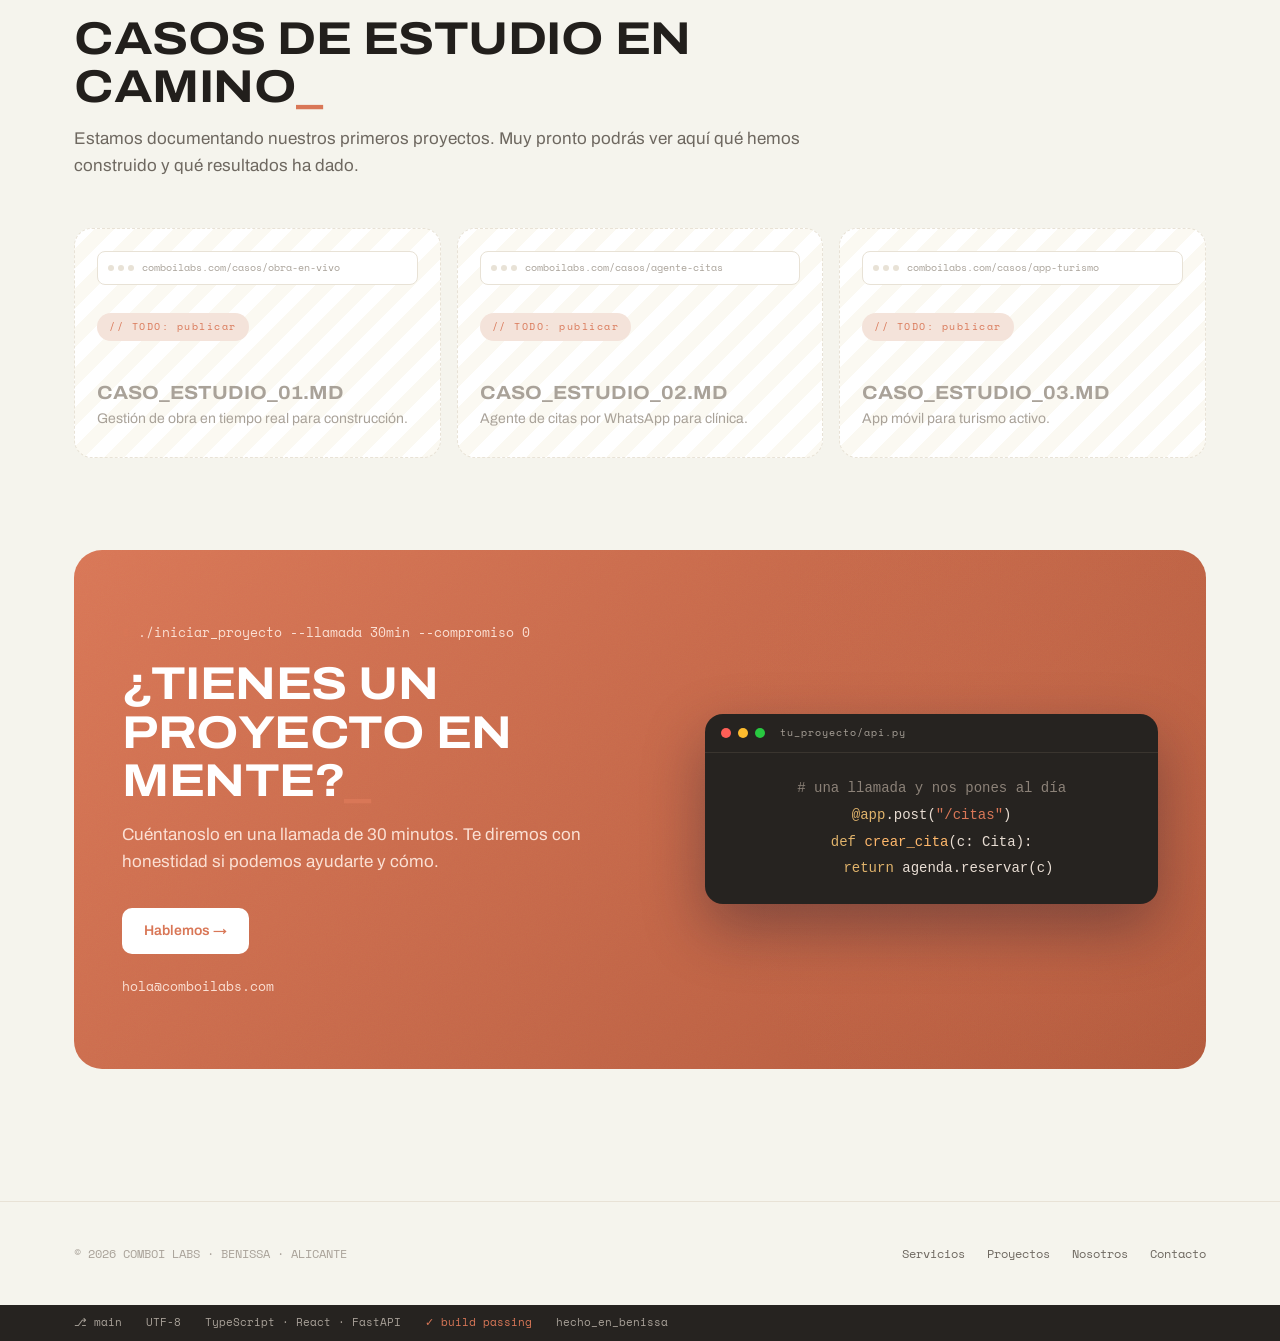
==== commit 9ced14bd: "Re-tema con paleta Claude (crema + coral), soft UI y quita SEO Sustituye la paleta cobalto/menta por" ====
--- a/index.html
+++ b/index.html
@@ -29,6 +29,13 @@
   background-size:28px 28px;
   -webkit-mask-image:linear-gradient(to bottom,black 0%,transparent 100%);
   mask-image:linear-gradient(to bottom,black 0%,transparent 100%);
+  transform:translate(calc(var(--px,0) * 1px),calc(var(--py,0) * 1px));
+  transition:transform .25s ease-out;
+}
+.hero::after{
+  content:"";position:absolute;top:-130px;right:-160px;width:560px;height:560px;z-index:0;
+  background:radial-gradient(circle,var(--glow-cobalt),transparent 70%);
+  filter:blur(70px);opacity:.55;pointer-events:none;
 }
 .hero>*{position:relative;z-index:1}
 .hero p.sub{font-size:18px;color:var(--ink-2);max-width:560px;margin:22px 0 30px}
@@ -36,44 +43,64 @@
 .bento{display:grid;grid-template-columns:1.45fr 1fr 1fr;grid-template-rows:auto auto;gap:14px;margin-top:56px}
 .tile{border-radius:var(--radius);padding:22px}
 .tile-label{font-family:'Space Mono',monospace;font-size:10px;letter-spacing:1.5px;text-transform:uppercase;display:block;margin-bottom:14px}
-.tile.dark{background:var(--tile-dark);grid-row:span 2}
+.tile.dark{background:var(--tile-dark);grid-row:span 2;position:relative;border:1px solid var(--glass-border);overflow:hidden}
+.tile.dark::before{
+  content:"";position:absolute;inset:0;z-index:0;
+  background:radial-gradient(circle at 25% 0%,var(--glow-cobalt),transparent 60%);
+  pointer-events:none;
+}
+.tile.dark>*{position:relative;z-index:1}
 .tile.dark .tile-label{color:var(--ink-3)}
 .kpis{display:flex;gap:10px;margin-bottom:16px}
 .kpi{flex:1;border-radius:8px;padding:12px}
 .kpi .num{font-weight:700;font-size:26px;line-height:1;font-variation-settings:'wdth' 110}
 .kpi .lbl{font-family:'Space Mono',monospace;font-size:9px;letter-spacing:1px;margin-top:6px;display:block}
 .kpi.a{background:var(--tile-dark-2)}.kpi.a .num{color:#fff}.kpi.a .lbl{color:var(--ink-3)}
-.kpi.b{background:var(--cobalt)}.kpi.b .num{color:#fff}.kpi.b .lbl{color:#C8CDFF}
+.kpi.b{background:var(--cobalt)}.kpi.b .num{color:#fff}.kpi.b .lbl{color:#FBE0D4}
 .chart{display:flex;align-items:flex-end;gap:6px;height:120px}
 .bar{flex:1;border-radius:4px;background:var(--cobalt);transform-origin:bottom;transform:scaleY(1)}
-.bar.peak{background:var(--mint)}
+.bar.peak{background:var(--mint);animation:breathe 2.4s ease-in-out infinite}
+@keyframes breathe{0%,100%{transform:scaleY(1)}50%{transform:scaleY(1.06)}}
 .tile.in .bar{transform:scaleY(1)}
+.chart-labels{display:flex;gap:6px;margin-top:8px}
+.chart-labels span{flex:1;text-align:center;font-family:'Space Mono',monospace;font-size:9px;color:var(--ink-3)}
 .tile.chat{background:var(--surface);border:1px solid var(--line)}
 .tile.chat .tile-label{color:var(--ink-3)}
 .bubble{font-size:13px;line-height:1.45;border-radius:12px;padding:9px 13px;max-width:88%;margin-bottom:9px}
 body.js .tile.chat .bubble{opacity:0}
 body.js .tile.chat .bubble.show{opacity:1}
-.bubble.them{background:#EDEFF4;color:var(--ink);border-bottom-left-radius:3px}
+.bubble.them{background:#EFEAE0;color:var(--ink);border-bottom-left-radius:3px}
 .bubble.us{background:var(--cobalt);color:#fff;margin-left:auto;border-bottom-right-radius:3px}
 .typing{display:inline-flex;gap:4px;padding:4px 2px}
 .typing i{width:6px;height:6px;border-radius:50%;background:#fff;opacity:.5;animation:blink 1s infinite}
 .typing i:nth-child(2){animation-delay:.2s}.typing i:nth-child(3){animation-delay:.4s}
 @keyframes blink{0%,100%{opacity:.3}50%{opacity:1}}
-.tile.mintbg{background:var(--mint)}.tile.mintbg .tile-label{color:var(--mint-deep)}
-.phone{width:104px;margin:4px auto 0;background:var(--tile-dark);border-radius:16px;padding:9px;box-shadow:0 12px 30px rgba(11,74,54,.25)}
+.tile.mintbg{background:var(--cobalt-soft)}.tile.mintbg .tile-label{color:var(--mint-deep)}
+.phone{width:104px;margin:4px auto 0;background:var(--tile-dark);border-radius:16px;padding:9px;box-shadow:0 12px 30px rgba(217,119,87,.22);position:relative}
+.phone .notch{width:34%;height:13px;background:var(--tile-dark-2);border-radius:0 0 8px 8px;margin:0 auto 8px}
 .phone .row{border-radius:5px;margin-bottom:6px}
 .phone .row.r1{height:26px;background:var(--cobalt)}
 .phone .row.r2,.phone .row.r3{height:13px;background:var(--tile-dark-2)}
 .phone .row.r4{height:30px;background:var(--mint);margin-bottom:0}
-.tile.term{background:var(--tile-dark);grid-column:span 2;padding:0;overflow:hidden}
-.term-bar{display:flex;gap:7px;align-items:center;padding:11px 16px;border-bottom:1px solid #232838}
+.phone .ping{
+  position:absolute;top:-5px;right:-5px;width:15px;height:15px;border-radius:50%;
+  background:var(--cobalt);border:2px solid var(--mint);
+}
+.tile.term{background:var(--tile-dark);grid-column:span 2;padding:0;overflow:hidden;position:relative;border:1px solid var(--glass-border)}
+.tile.term::before{
+  content:"";position:absolute;inset:0;z-index:0;
+  background:radial-gradient(circle at 80% 0%,var(--glow-mint),transparent 55%);
+  pointer-events:none;
+}
+.tile.term>*{position:relative;z-index:1}
+.term-bar{display:flex;gap:7px;align-items:center;padding:11px 16px;border-bottom:1px solid #3A352F}
 .term-bar i{width:10px;height:10px;border-radius:50%;display:inline-block}
 .term-title{font-family:'Space Mono',monospace;font-size:10px;color:var(--ink-3);margin-left:8px;letter-spacing:1px}
 .term-body{font-family:'Space Mono',monospace;font-size:12px;line-height:1.9;padding:14px 18px 16px;min-height:104px}
-.t-line{color:#C8CDFF}
+.t-line{color:#E8DDD3}
 body.js .tile.term .t-line{opacity:0}
 body.js .tile.term .t-line.show{opacity:1}
-.t-prompt{color:var(--mint)}.t-dim{color:#6B7390}.t-ok{color:var(--mint)}
+.t-prompt{color:var(--mint)}.t-dim{color:#8C8278}.t-ok{color:var(--mint)}
 @keyframes pulse{0%,100%{opacity:1}50%{opacity:.5}}
 .blink{animation:pulse 1.4s infinite}
 .stack{margin-top:72px}
@@ -119,6 +146,7 @@
           <div class="bar" style="height:58%;transition-delay:.40s"></div>
           <div class="bar" style="height:78%;transition-delay:.47s"></div>
         </div>
+        <div class="chart-labels" aria-hidden="true"><span>L</span><span>M</span><span>X</span><span>J</span><span>V</span><span>S</span><span>D</span></div>
       </div>
 
       <div class="tile chat">
@@ -133,10 +161,12 @@
       <div class="tile mintbg">
         <span class="tile-label">App móvil · iOS y Android</span>
         <div class="phone" aria-hidden="true">
+          <div class="notch"></div>
           <div class="row r1"></div>
           <div class="row r2"></div>
           <div class="row r3"></div>
           <div class="row r4"></div>
+          <span class="ping blink"></span>
         </div>
       </div>
 
@@ -180,7 +210,7 @@
       <p>Cada proyecto empieza por entender tu negocio. Después elegimos la herramienta adecuada, no la que está de moda.</p>
     </div>
     <div class="services">
-      <article class="svc reveal">
+      <article class="svc featured reveal">
         <span class="num">&lt;desarrollo_web /&gt;</span>
         <h3>Desarrollo web a medida</h3>
         <p>Aplicaciones web y paneles de gestión que se adaptan a cómo trabaja tu equipo, no al revés.</p>
@@ -217,6 +247,29 @@
   </div>
 </section>
 
+<section style="padding:0 0 92px">
+  <div class="wrap">
+    <div class="stats-grid reveal">
+      <div class="stat">
+        <span class="stat-num">100%</span>
+        <span class="stat-lbl">código propio · sin plantillas ni low-code</span>
+      </div>
+      <div class="stat">
+        <span class="stat-num">&lt;48h</span>
+        <span class="stat-lbl">tiempo de respuesta a tus mensajes</span>
+      </div>
+      <div class="stat">
+        <span class="stat-num">1</span>
+        <span class="stat-lbl">equipo directo, sin intermediarios</span>
+      </div>
+      <div class="stat">
+        <span class="stat-num">∞</span>
+        <span class="stat-lbl">revisiones hasta que funcione de verdad</span>
+      </div>
+    </div>
+  </div>
+</section>
+
 <section id="proceso" class="proc-band">
   <div class="wrap">
     <div class="sec-head reveal">
@@ -259,24 +312,42 @@
     <!-- PLACEHOLDER: sustituir estas tarjetas por casos reales cuando estén publicados -->
     <div class="projects">
       <article class="proj reveal">
-        <span class="badge">// TODO: publicar</span>
-        <div>
-          <h3>caso_estudio_01.md</h3>
-          <p>Gestión de obra en tiempo real para construcción.</p>
+        <div class="browser-bar" aria-hidden="true">
+          <span class="dots"><i></i><i></i><i></i></span>
+          <span class="url">comboilabs.com/casos/obra-en-vivo</span>
+        </div>
+        <div class="proj-body">
+          <span class="badge">// TODO: publicar</span>
+          <div>
+            <h3>caso_estudio_01.md</h3>
+            <p>Gestión de obra en tiempo real para construcción.</p>
+          </div>
         </div>
       </article>
       <article class="proj reveal">
-        <span class="badge">// TODO: publicar</span>
-        <div>
-          <h3>caso_estudio_02.md</h3>
-          <p>Agente de citas por WhatsApp para clínica.</p>
+        <div class="browser-bar" aria-hidden="true">
+          <span class="dots"><i></i><i></i><i></i></span>
+          <span class="url">comboilabs.com/casos/agente-citas</span>
+        </div>
+        <div class="proj-body">
+          <span class="badge">// TODO: publicar</span>
+          <div>
+            <h3>caso_estudio_02.md</h3>
+            <p>Agente de citas por WhatsApp para clínica.</p>
+          </div>
         </div>
       </article>
       <article class="proj reveal">
-        <span class="badge">// TODO: publicar</span>
-        <div>
-          <h3>caso_estudio_03.md</h3>
-          <p>App móvil para turismo activo.</p>
+        <div class="browser-bar" aria-hidden="true">
+          <span class="dots"><i></i><i></i><i></i></span>
+          <span class="url">comboilabs.com/casos/app-turismo</span>
+        </div>
+        <div class="proj-body">
+          <span class="badge">// TODO: publicar</span>
+          <div>
+            <h3>caso_estudio_03.md</h3>
+            <p>App móvil para turismo activo.</p>
+          </div>
         </div>
       </article>
     </div>
@@ -286,11 +357,25 @@
 <section style="padding-top:0">
   <div class="wrap">
     <div class="cta-band reveal">
-      <span class="cta-cmd"><span class="prompt">$</span> ./iniciar_proyecto --llamada 30min --compromiso 0</span>
-      <h2>¿Tienes un proyecto en mente?</h2>
-      <p>Cuéntanoslo en una llamada de 30 minutos. Te diremos con honestidad si podemos ayudarte y cómo.</p>
-      <a href="contacto.html" class="btn">Hablemos →</a>
-      <a href="mailto:hola@comboilabs.com" class="mail">hola@comboilabs.com</a>
+      <div class="cta-grid">
+        <div class="cta-content">
+          <span class="cta-cmd"><span class="prompt">$</span> ./iniciar_proyecto --llamada 30min --compromiso 0</span>
+          <h2>¿Tienes un proyecto en mente?</h2>
+          <p>Cuéntanoslo en una llamada de 30 minutos. Te diremos con honestidad si podemos ayudarte y cómo.</p>
+          <a href="contacto.html" class="btn">Hablemos →</a>
+          <a href="mailto:hola@comboilabs.com" class="mail">hola@comboilabs.com</a>
+        </div>
+        <div class="codeblock" aria-hidden="true">
+          <div class="term-bar">
+            <i style="background:#FF5F57"></i><i style="background:#FEBC2E"></i><i style="background:#28C840"></i>
+            <span class="term-title">tu_proyecto/api.py</span>
+          </div>
+          <pre><span class="c"># una llamada y nos pones al día</span>
+<span class="k">@app</span>.post(<span class="s">"/citas"</span>)
+<span class="k">def</span> <span class="n">crear_cita</span>(c: Cita):
+    <span class="k">return</span> agenda.reservar(c)</pre>
+        </div>
+      </div>
     </div>
   </div>
 </section>
--- a/assets/styles.css
+++ b/assets/styles.css
@@ -3,20 +3,24 @@
    Lenguaje visual "dev": terminal, mono, corchetes, IDE.
    ========================================================= */
 :root{
-  --bg:#F4F5F7;
+  --bg:#F5F4ED;
   --surface:#FFFFFF;
-  --ink:#10131A;
-  --ink-2:#5A6172;
-  --ink-3:#9AA0AE;
-  --cobalt:#2B3CFF;
-  --cobalt-soft:#E8EAFF;
-  --mint:#5BE0B3;
-  --mint-deep:#0B7A52;
-  --line:#E2E4EA;
-  --tile-dark:#10131A;
-  --tile-dark-2:#1B2030;
-  --radius:14px;
+  --ink:#221F1C;
+  --ink-2:#6E6860;
+  --ink-3:#A9A299;
+  --cobalt:#D97757;
+  --cobalt-soft:#F4E3DA;
+  --mint:#D97757;
+  --mint-deep:#B35A3D;
+  --line:#E8E2D6;
+  --tile-dark:#262320;
+  --tile-dark-2:#3A352F;
+  --radius:18px;
   --maxw:1180px;
+  --grad-accent:linear-gradient(135deg,#D97757 0%,#F0A07E 100%);
+  --glow-cobalt:rgba(217,119,87,.28);
+  --glow-mint:rgba(217,119,87,.16);
+  --glass-border:rgba(255,255,255,.07);
 }
 *{margin:0;padding:0;box-sizing:border-box}
 html{scroll-behavior:smooth}
@@ -36,13 +40,20 @@
 
 /* ---------- Botones ---------- */
 .btn{
+  position:relative;overflow:hidden;
   display:inline-flex;align-items:center;gap:8px;
   font-family:'Archivo',sans-serif;font-weight:600;font-size:14px;
   background:var(--cobalt);color:#fff;
-  padding:12px 22px;border-radius:8px;border:none;cursor:pointer;
+  padding:12px 22px;border-radius:10px;border:none;cursor:pointer;
   transition:transform .15s,box-shadow .2s,background .2s;
 }
-.btn:hover{transform:translateY(-2px);box-shadow:0 8px 24px rgba(43,60,255,.3)}
+.btn::after{
+  content:"";position:absolute;top:0;left:-60%;width:40%;height:100%;
+  background:linear-gradient(120deg,transparent,rgba(255,255,255,.35),transparent);
+  transform:skewX(-20deg);transition:left .5s ease;pointer-events:none;
+}
+.btn:hover::after{left:120%}
+.btn:hover{transform:translateY(-2px);box-shadow:0 8px 24px rgba(217,119,87,.3)}
 .btn:focus-visible{outline:3px solid var(--mint);outline-offset:2px}
 .btn.ghost{background:transparent;color:var(--ink);border:1.5px solid var(--ink)}
 .btn.ghost:hover{box-shadow:0 8px 24px rgba(16,19,26,.12)}
@@ -54,8 +65,9 @@
    ========================================================= */
 header.site{
   position:sticky;top:0;z-index:50;
-  background:rgba(244,245,247,.85);
-  backdrop-filter:blur(12px);
+  background:rgba(244,245,247,.72);
+  backdrop-filter:blur(16px) saturate(160%);
+  -webkit-backdrop-filter:blur(16px) saturate(160%);
   border-bottom:1px solid var(--line);
 }
 .nav{display:flex;align-items:center;justify-content:space-between;height:68px;gap:24px}
@@ -105,7 +117,7 @@
 header.site[data-header="tabs"] .nav .ext{display:inline;color:var(--ink-3)}
 
 /* Variante TERMINAL: semáforo + cd nav + caret */
-header.site[data-header="terminal"]{background:var(--tile-dark);border-bottom:1px solid #232838}
+header.site[data-header="terminal"]{background:rgba(16,19,26,.78);border-bottom:1px solid #232838}
 header.site[data-header="terminal"] .logo{color:#fff}
 header.site[data-header="terminal"] .term-dots{display:inline-flex}
 header.site[data-header="terminal"] .nav-links .lnk{color:#8C93A8}
@@ -125,18 +137,18 @@
 .hdr-switch{
   position:fixed;right:16px;bottom:16px;z-index:80;
   display:flex;align-items:center;gap:6px;
-  background:var(--tile-dark);color:#C8CDFF;
-  border-radius:10px;padding:7px 8px;
+  background:var(--tile-dark);color:#E8DDD3;
+  border-radius:12px;padding:7px 8px;
   font-family:'Space Mono',monospace;font-size:11px;
   box-shadow:0 10px 30px rgba(16,19,26,.25);
 }
 .hdr-switch .lab{color:var(--ink-3);padding:0 4px;letter-spacing:1px}
 .hdr-switch button{
-  background:#232838;color:#C8CDFF;border:1px solid #2c3346;
+  background:var(--tile-dark-2);color:#E8DDD3;border:1px solid #4A443C;
   font-family:inherit;font-size:11px;border-radius:6px;padding:5px 9px;cursor:pointer;
   transition:background .2s,color .2s;
 }
-.hdr-switch button:hover{background:#2c3346}
+.hdr-switch button:hover{background:#4A443C}
 .hdr-switch button[aria-pressed="true"]{background:var(--cobalt);color:#fff;border-color:var(--cobalt)}
 
 /* ---------- Breadcrumb (ruta tipo terminal) ---------- */
@@ -155,15 +167,18 @@
   color:var(--cobalt);text-transform:uppercase;display:block;margin-bottom:18px;
 }
 h1{
-  font-variation-settings:'wdth' 115;
+  font-variation-settings:'wdth' 122;
   font-weight:700;text-transform:uppercase;
-  font-size:clamp(34px,5.4vw,62px);
-  line-height:1.02;letter-spacing:-1px;max-width:880px;
-}
-h1 .hl{color:var(--cobalt)}
+  font-size:clamp(42px,7.2vw,88px);
+  line-height:1;letter-spacing:-1.5px;max-width:920px;
+}
+h1 .hl{
+  background-image:var(--grad-accent);
+  -webkit-background-clip:text;background-clip:text;color:transparent;
+}
 h2{
   font-variation-settings:'wdth' 115;font-weight:700;text-transform:uppercase;
-  font-size:clamp(26px,3.6vw,42px);line-height:1.05;letter-spacing:-0.5px;
+  font-size:clamp(28px,4vw,46px);line-height:1.05;letter-spacing:-0.5px;
 }
 h2::after{content:"_";color:var(--cobalt);animation:caretBlink 1.1s steps(1) infinite}
 section{padding:92px 0}
@@ -191,6 +206,13 @@
   background-size:28px 28px;
   -webkit-mask-image:linear-gradient(to bottom,black 0%,transparent 100%);
   mask-image:linear-gradient(to bottom,black 0%,transparent 100%);
+  transform:translate(calc(var(--px,0) * 1px),calc(var(--py,0) * 1px));
+  transition:transform .25s ease-out;
+}
+.page-hero::after{
+  content:"";position:absolute;top:-80px;right:-100px;width:420px;height:420px;z-index:0;
+  background:radial-gradient(circle,var(--glow-cobalt),transparent 70%);
+  filter:blur(50px);opacity:.5;pointer-events:none;
 }
 .page-hero>*{position:relative;z-index:1}
 .page-hero .sub{font-size:18px;color:var(--ink-2);max-width:600px;margin:22px 0 30px}
@@ -206,19 +228,34 @@
 .stack .tags{display:flex;gap:10px;flex-wrap:wrap}
 .tag{
   font-family:'Space Mono',monospace;font-size:11px;color:var(--ink-2);
-  border:1px solid var(--line);border-radius:6px;padding:5px 12px;background:var(--surface);
+  border:1px solid var(--line);border-radius:8px;padding:5px 12px;background:var(--surface);
 }
 .tag.hl-tag{border-color:var(--cobalt);color:var(--cobalt)}
 
+/* ---------- Glow de cursor (tarjetas interactivas) ---------- */
+.svc,.dcard,.step{position:relative;isolation:isolate;overflow:hidden}
+.svc::before,.dcard::before,.step::before{
+  content:"";position:absolute;inset:0;border-radius:inherit;z-index:0;
+  background:radial-gradient(circle at var(--mx,50%) var(--my,50%),var(--glow-cobalt),transparent 60%);
+  opacity:0;transition:opacity .35s;pointer-events:none;
+}
+.step::before{background:radial-gradient(circle at var(--mx,50%) var(--my,50%),var(--glow-mint),transparent 60%)}
+.svc:hover::before,.dcard:hover::before,.step:hover::before{opacity:1}
+.svc>*,.dcard>*,.step>*{position:relative;z-index:1}
+
 /* ---------- Servicios (tarjetas) ---------- */
-.services{display:grid;grid-template-columns:repeat(3,1fr);gap:16px}
+.services{display:grid;grid-template-columns:1.15fr 1fr 1fr;gap:16px}
 .svc{
   background:var(--surface);border:1px solid var(--line);border-radius:var(--radius);
   padding:30px 26px;display:flex;flex-direction:column;gap:14px;
   transition:transform .2s,box-shadow .25s,border-color .2s;
 }
 .svc:hover{transform:translateY(-6px);box-shadow:0 18px 40px rgba(16,19,26,.08);border-color:var(--cobalt)}
-.svc .num{font-family:'Space Mono',monospace;font-size:11px;color:var(--cobalt);letter-spacing:2px}
+.svc .num{
+  font-family:'Space Mono',monospace;font-size:11px;letter-spacing:2px;
+  display:inline-block;width:fit-content;
+  background-image:var(--grad-accent);-webkit-background-clip:text;background-clip:text;color:transparent;
+}
 .svc h3{font-variation-settings:'wdth' 110;font-weight:700;font-size:22px;text-transform:uppercase;line-height:1.1}
 .svc p{color:var(--ink-2);font-size:15px;flex:1}
 .svc ul{list-style:none;display:flex;flex-direction:column;gap:7px}
@@ -229,6 +266,39 @@
   margin-top:8px;display:inline-flex;gap:8px;align-items:center;
 }
 .svc:hover .link{color:var(--cobalt)}
+
+/* Tarjeta destacada (primer servicio): fondo oscuro para romper la grilla */
+.svc.featured{background:var(--tile-dark);border-color:transparent;color:#fff}
+.svc.featured .num{background-image:none;-webkit-background-clip:unset;background-clip:unset;color:var(--mint)}
+.svc.featured h3{color:#fff}
+.svc.featured p{color:var(--ink-3)}
+.svc.featured li{color:var(--ink-3)}
+.svc.featured li::before{color:var(--mint)}
+.svc.featured .link{color:var(--mint)}
+.svc.featured:hover{border-color:var(--mint)}
+.svc.featured::before{background:radial-gradient(circle at var(--mx,50%) var(--my,50%),var(--glow-mint),transparent 60%)}
+
+/* ---------- Banda de cifras ---------- */
+.stats-grid{
+  display:flex;justify-content:space-between;gap:24px;flex-wrap:wrap;
+  border-top:1px solid var(--line);border-bottom:1px solid var(--line);padding:40px 0;
+}
+.stat{display:flex;flex-direction:column;gap:6px;flex:1;min-width:150px}
+.stat-num{
+  font-family:'Space Mono',monospace;font-weight:700;font-size:clamp(32px,4.6vw,46px);line-height:1;
+  background-image:var(--grad-accent);-webkit-background-clip:text;background-clip:text;color:transparent;
+}
+.stat-lbl{font-size:13px;color:var(--ink-2)}
+
+/* ---------- Textura de grano (superficies oscuras) ---------- */
+.tile.dark,.tile.term,.proc-band,.cta-band,header.site[data-header="terminal"]{position:relative}
+.tile.dark::after,.tile.term::after,.proc-band::after,.cta-band::after,
+header.site[data-header="terminal"]::after{
+  content:"";position:absolute;inset:0;z-index:0;pointer-events:none;border-radius:inherit;
+  background-image:url("data:image/svg+xml,%3Csvg xmlns='http://www.w3.org/2000/svg' width='200' height='200'%3E%3Cfilter id='n'%3E%3CfeTurbulence type='fractalNoise' baseFrequency='0.9' numOctaves='4' stitchTiles='stitch'/%3E%3C/filter%3E%3Crect width='100%25' height='100%25' filter='url(%23n)'/%3E%3C/svg%3E");
+  opacity:.05;mix-blend-mode:overlay;
+}
+.proc-band>.wrap,header.site[data-header="terminal"] .nav{position:relative;z-index:1}
 
 /* ---------- Proceso (git log) ---------- */
 .proc-band{background:var(--tile-dark);color:#fff}
@@ -247,7 +317,7 @@
 /* git log vertical (subpáginas) */
 .gitlog{display:flex;flex-direction:column;gap:0;max-width:760px}
 .gitlog .commit{
-  position:relative;padding:0 0 26px 34px;border-left:2px solid #2c3346;margin-left:6px;
+  position:relative;padding:0 0 26px 34px;border-left:2px solid #4A443C;margin-left:6px;
 }
 .gitlog .commit:last-child{border-left-color:transparent;padding-bottom:0}
 .gitlog .commit::before{
@@ -267,7 +337,7 @@
 }
 .dcard:hover{transform:translateY(-4px);box-shadow:0 14px 34px rgba(16,19,26,.07);border-color:var(--cobalt)}
 .dcard .ic{
-  min-width:38px;height:38px;width:auto;padding:0 11px;border-radius:9px;background:var(--cobalt-soft);
+  min-width:38px;height:38px;width:auto;padding:0 11px;border-radius:10px;background:var(--cobalt-soft);
   display:inline-flex;align-self:flex-start;align-items:center;justify-content:center;
   font-family:'Space Mono',monospace;font-size:13px;color:var(--cobalt);font-weight:700;letter-spacing:.5px;
 }
@@ -311,10 +381,11 @@
 .projects{display:grid;grid-template-columns:repeat(3,1fr);gap:16px}
 .proj{
   border:1.5px dashed var(--line);border-radius:var(--radius);
-  background:repeating-linear-gradient(135deg,var(--surface),var(--surface) 14px,#FAFBFC 14px,#FAFBFC 28px);
-  padding:30px 26px;min-height:230px;
-  display:flex;flex-direction:column;justify-content:space-between;
-}
+  background:repeating-linear-gradient(135deg,var(--surface),var(--surface) 14px,#FBF9F2 14px,#FBF9F2 28px);
+  padding:22px 22px 26px;min-height:230px;
+  display:flex;flex-direction:column;
+}
+.proj-body{display:flex;flex-direction:column;justify-content:space-between;flex:1;gap:14px;margin-top:14px}
 .proj .badge{
   align-self:flex-start;
   font-family:'Space Mono',monospace;font-size:10px;letter-spacing:1.5px;
@@ -322,37 +393,62 @@
 }
 .proj h3{font-variation-settings:'wdth' 110;font-weight:700;font-size:19px;text-transform:uppercase;color:var(--ink-3)}
 .proj p{font-size:14px;color:var(--ink-3)}
+.proj .browser-bar{
+  display:flex;gap:8px;align-items:center;padding:8px 10px;border-radius:8px;
+  background:var(--surface);border:1px solid var(--line);margin-bottom:14px;
+}
+.proj .browser-bar .dots{display:flex;gap:4px}
+.proj .browser-bar .dots i{width:6px;height:6px;border-radius:50%;background:var(--line);display:inline-block}
+.proj .browser-bar .url{
+  font-family:'Space Mono',monospace;font-size:10px;color:var(--ink-3);
+  overflow:hidden;text-overflow:ellipsis;white-space:nowrap;
+}
 
 /* ---------- CTA band ---------- */
-.cta-band{background:var(--cobalt);color:#fff;border-radius:24px;padding:72px 48px;text-align:center}
+.cta-band{
+  background:linear-gradient(135deg,var(--cobalt) 0%,#B35A3D 100%);
+  color:#fff;border-radius:28px;padding:72px 48px;text-align:center;
+  position:relative;overflow:hidden;
+}
+.cta-band::before{
+  content:"";position:absolute;top:-30%;right:-15%;width:60%;height:160%;
+  background:radial-gradient(circle,var(--glow-mint),transparent 65%);
+  pointer-events:none;
+}
 .cta-band h2{color:#fff;max-width:680px;margin:0 auto}
 .cta-band h2::after{color:var(--mint)}
-.cta-band p{color:#C8CDFF;font-size:17px;margin:16px auto 32px;max-width:520px}
+.cta-band p{color:#FBE0D4;font-size:17px;margin:16px auto 32px;max-width:520px}
 .cta-band .btn{background:#fff;color:var(--cobalt)}
 .cta-band .btn:hover{box-shadow:0 8px 28px rgba(0,0,0,.25)}
-.cta-band .mail{display:block;margin-top:22px;font-family:'Space Mono',monospace;font-size:13px;color:#C8CDFF}
+.cta-band .mail{display:block;margin-top:22px;font-family:'Space Mono',monospace;font-size:13px;color:#FBE0D4}
 .cta-band .mail:hover{color:#fff}
-.cta-cmd{font-family:'Space Mono',monospace;font-size:13px;color:#C8CDFF;display:block;margin-bottom:18px}
+.cta-cmd{font-family:'Space Mono',monospace;font-size:13px;color:#FBE0D4;display:block;margin-bottom:18px}
 .cta-cmd .prompt{color:var(--mint)}
+
+/* CTA con bloque de código lateral */
+.cta-grid{display:grid;grid-template-columns:1.2fr 1fr;gap:40px;align-items:center;position:relative;z-index:1}
+.cta-grid .cta-content{text-align:left}
+.cta-grid .cta-content h2,.cta-grid .cta-content p{margin-left:0;margin-right:0}
+.cta-grid .codeblock{box-shadow:0 24px 60px rgba(11,16,40,.35)}
 
 /* ---------- Bloque de código (nosotros) ---------- */
 .codeblock{
   background:var(--tile-dark);border-radius:var(--radius);overflow:hidden;
   font-family:'Space Mono',monospace;
 }
-.codeblock .term-bar{display:flex;gap:7px;align-items:center;padding:11px 16px;border-bottom:1px solid #232838}
+.codeblock .term-bar{display:flex;gap:7px;align-items:center;padding:11px 16px;border-bottom:1px solid #3A352F}
 .codeblock .term-bar i{width:10px;height:10px;border-radius:50%;display:inline-block}
 .codeblock .term-title{font-size:10px;color:var(--ink-3);margin-left:8px;letter-spacing:1px}
-.codeblock pre{padding:22px 20px;font-size:14px;line-height:1.9;color:#C8CDFF;overflow-x:auto}
-.codeblock .k{color:#7C8AFF}
+.codeblock pre{padding:22px 20px;font-size:14px;line-height:1.9;color:#E8DDD3;overflow-x:auto}
+.codeblock .k{color:#E0B36B}
 .codeblock .s{color:var(--mint)}
 .codeblock .n{color:#FFB86B}
-.codeblock .c{color:#6B7390}
+.codeblock .c{color:#8C8278}
 
 /* ---------- Placeholder de imagen (estilo terminal) ---------- */
 .ph{
   border:1.5px dashed var(--line);border-radius:var(--radius);
-  background:repeating-linear-gradient(135deg,var(--surface),var(--surface) 14px,#FAFBFC 14px,#FAFBFC 28px);
+  background:repeating-linear-gradient(135deg,var(--surface),var(--surface) 14px,#FBF9F2 14px,#FBF9F2 28px);
   display:flex;flex-direction:column;align-items:center;justify-content:center;gap:8px;
   min-height:280px;text-align:center;padding:24px;
 }
@@ -367,7 +463,7 @@
 }
 .member .avatar{
   width:100%;aspect-ratio:1/1;border-radius:10px;
-  background:repeating-linear-gradient(135deg,#EDEFF4,#EDEFF4 12px,#F6F7FA 12px,#F6F7FA 24px);
+  background:repeating-linear-gradient(135deg,#EFEAE0,#EFEAE0 12px,#F5F1E8 12px,#F5F1E8 24px);
   display:flex;align-items:center;justify-content:center;
   font-family:'Space Mono',monospace;font-size:11px;color:var(--ink-3);
 }
@@ -390,7 +486,7 @@
 .field label .req{color:var(--cobalt)}
 .field input,.field textarea{
   font-family:'Archivo',sans-serif;font-size:15px;color:var(--ink);
-  background:var(--bg);border:1.5px solid var(--line);border-radius:9px;padding:13px 15px;
+  background:var(--bg);border:1.5px solid var(--line);border-radius:10px;padding:13px 15px;
   transition:border-color .2s,box-shadow .2s;width:100%;
 }
 .field input:focus,.field textarea:focus{outline:none;border-color:var(--cobalt);box-shadow:0 0 0 4px var(--cobalt-soft)}
@@ -422,7 +518,7 @@
   position:fixed;bottom:24px;left:50%;transform:translate(-50%,80px);
   background:var(--tile-dark);color:var(--mint);
   font-family:'Space Mono',monospace;font-size:13px;
-  padding:12px 22px;border-radius:8px;z-index:99;
+  padding:12px 22px;border-radius:10px;z-index:99;
   transition:transform .35s cubic-bezier(.2,.8,.2,1);
 }
 .toast.show{transform:translate(-50%,0)}
@@ -430,10 +526,26 @@
 body.comboi-mode .svc,body.comboi-mode .dcard,body.comboi-mode .step,body.comboi-mode .member{animation:wiggle .5s ease-in-out 2}
 
 /* ---------- Reveal ----------
-   Estado en reposo SIEMPRE visible. Sin depender de transiciones/
-   animaciones CSS para mostrar contenido (algunos entornos las
-   congelan). La entrada suave se hace por JS donde aporta. */
+   Estado en reposo SIEMPRE visible (opacity:1 en .reveal base). Sin
+   depender de transiciones/animaciones CSS para mostrar contenido
+   (algunos entornos las congelan). La entrada suave (.in) anima solo
+   transform + un ligero dip de opacity que nunca llega a 0. */
 .reveal{opacity:1;transform:none}
+@keyframes cmbIn{from{opacity:.5;transform:translateY(20px)}to{opacity:1;transform:translateY(0)}}
+.reveal.in{animation:cmbIn .6s cubic-bezier(.2,.8,.2,1)}
+
+/* stagger: tarjetas en grids reciben un pequeño retardo escalonado */
+.services>.svc:nth-child(1),.steps>.step:nth-child(1),.deliver>.dcard:nth-child(1),
+.team>.member:nth-child(1),.values>.value:nth-child(1),.projects>.proj:nth-child(1),
+.stats-grid>.stat:nth-child(1){animation-delay:0ms}
+.services>.svc:nth-child(2),.steps>.step:nth-child(2),.deliver>.dcard:nth-child(2),
+.team>.member:nth-child(2),.values>.value:nth-child(2),.projects>.proj:nth-child(2),
+.stats-grid>.stat:nth-child(2){animation-delay:80ms}
+.services>.svc:nth-child(3),.steps>.step:nth-child(3),.deliver>.dcard:nth-child(3),
+.team>.member:nth-child(3),.values>.value:nth-child(3),.projects>.proj:nth-child(3),
+.stats-grid>.stat:nth-child(3){animation-delay:160ms}
+.services>.svc:nth-child(4),.steps>.step:nth-child(4),.deliver>.dcard:nth-child(4),
+.stats-grid>.stat:nth-child(4){animation-delay:240ms}
 
 @media (prefers-reduced-motion:reduce){
   *,*::before,*::after{animation:none!important;transition:none!important}
@@ -447,6 +559,9 @@
   .split{grid-template-columns:1fr;gap:28px}
   .contact-grid{grid-template-columns:1fr}
   .dcard.span2{grid-column:auto}
+  .cta-grid{grid-template-columns:1fr;text-align:center}
+  .cta-grid .cta-content{text-align:center}
+  .stats-grid{flex-direction:column;gap:20px}
 }
 @media (max-width:640px){
   .nav-links{
@@ -454,7 +569,7 @@
     background:var(--bg);border-bottom:1px solid var(--line);
     flex-direction:column;padding:20px 24px;gap:8px;align-items:flex-start;
   }
-  header.site[data-header="terminal"] .nav-links{background:var(--tile-dark);border-color:#232838}
+  header.site[data-header="terminal"] .nav-links{background:var(--tile-dark);border-color:#3A352F}
   .nav-links.open{display:flex}
   header.site[data-header="tabs"] .nav-links{align-self:auto}
   .menu-toggle{display:block}
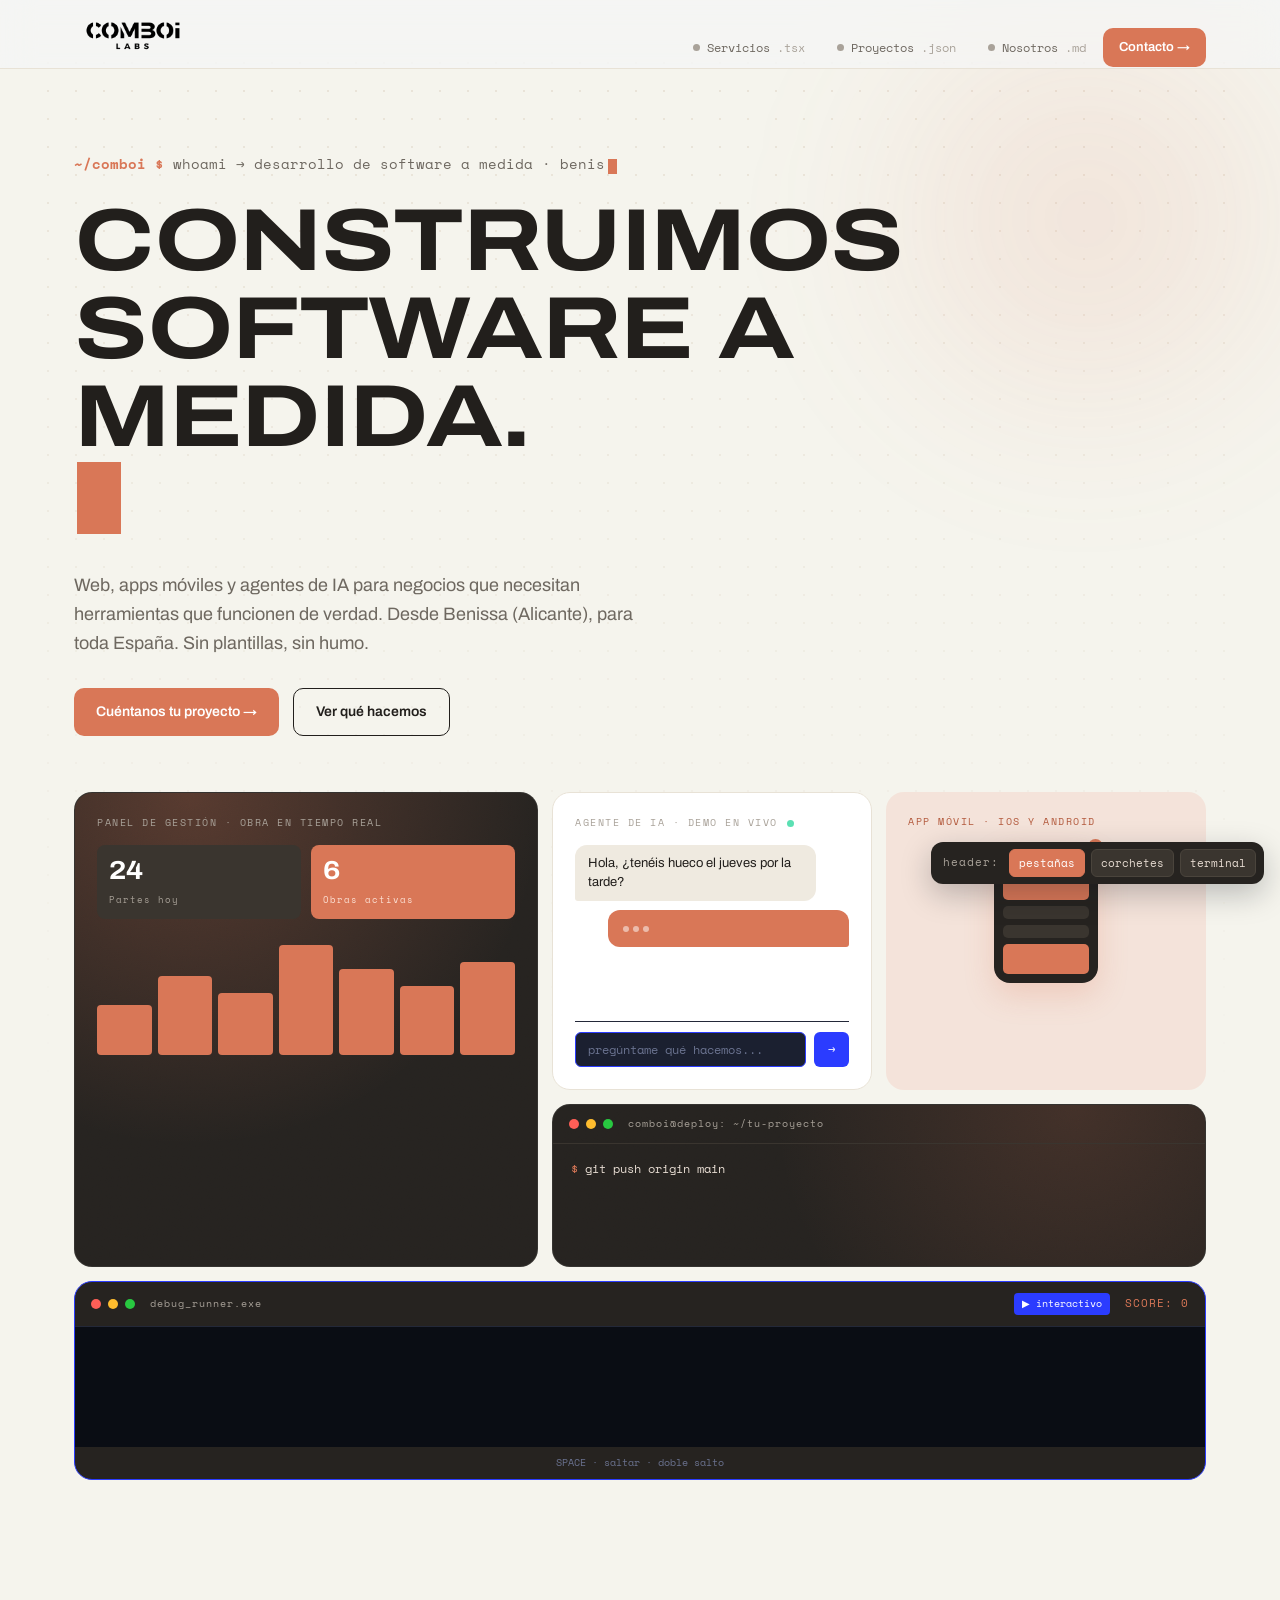
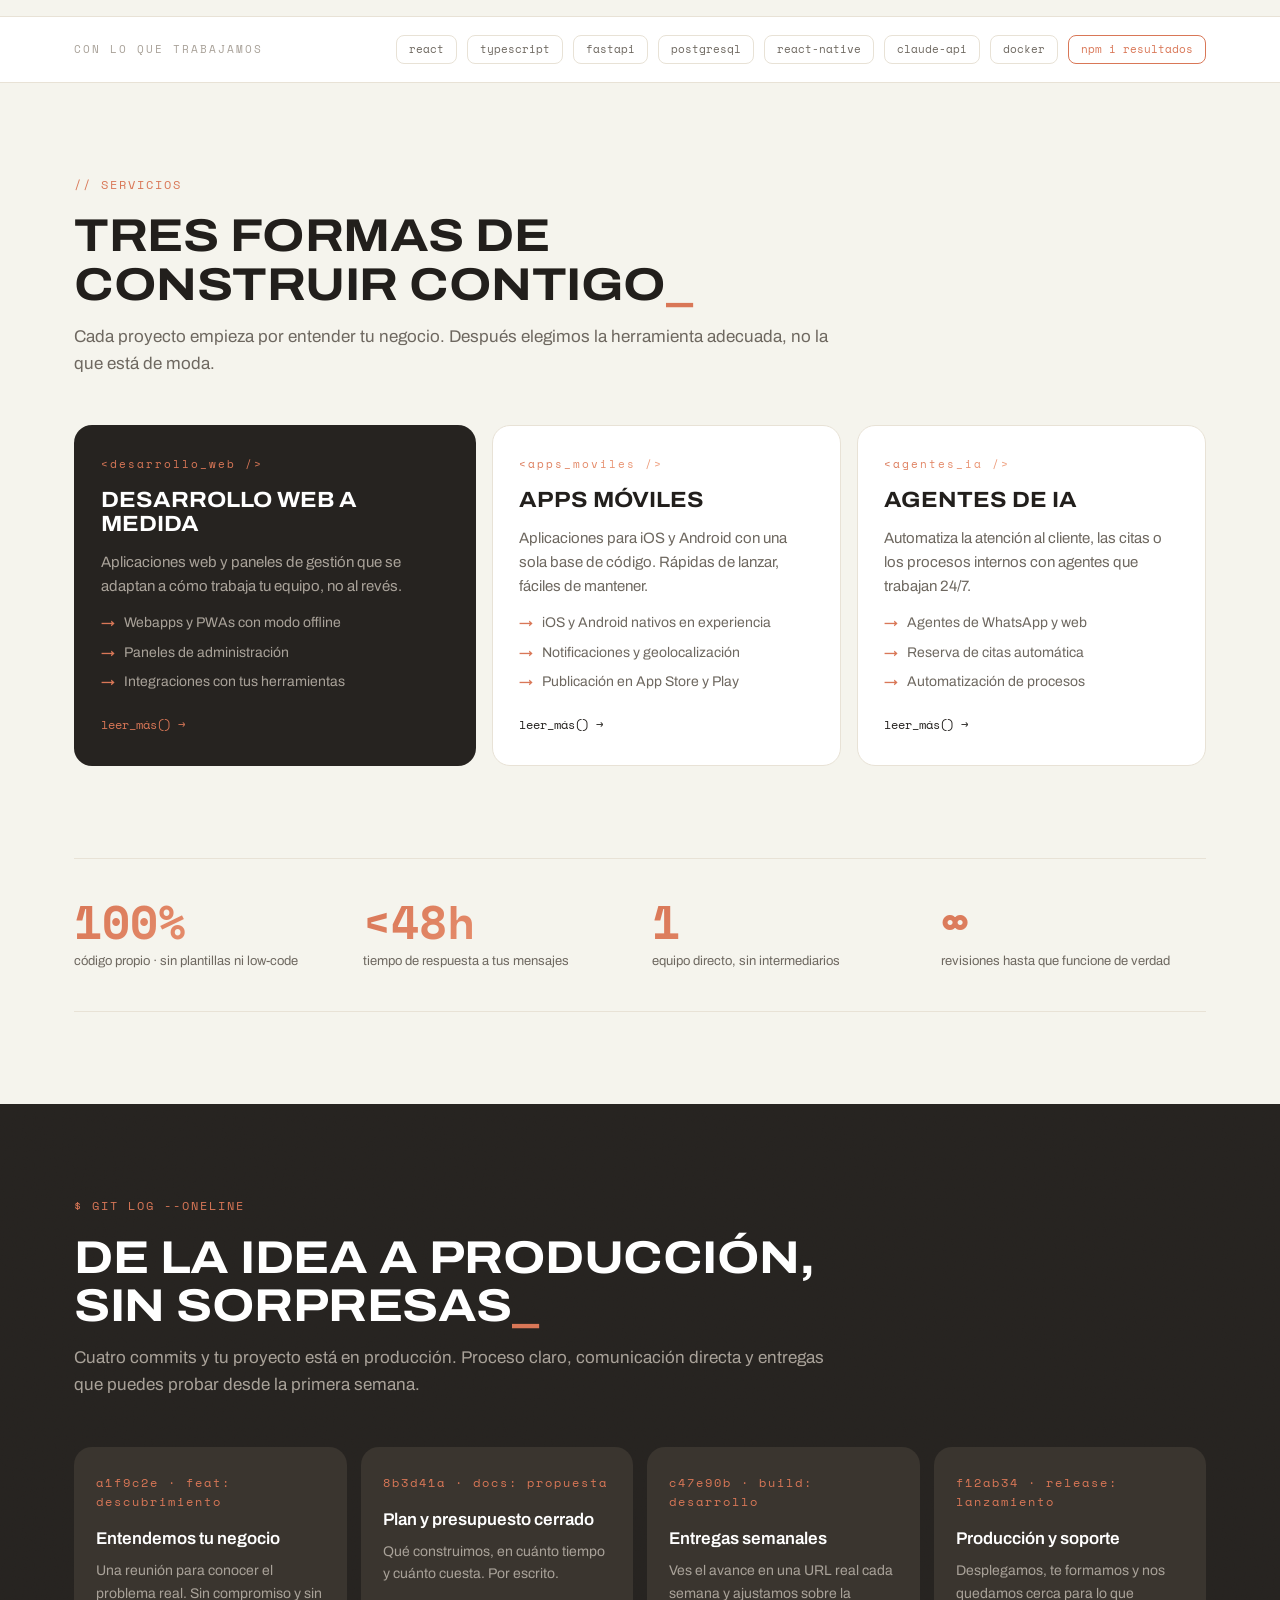
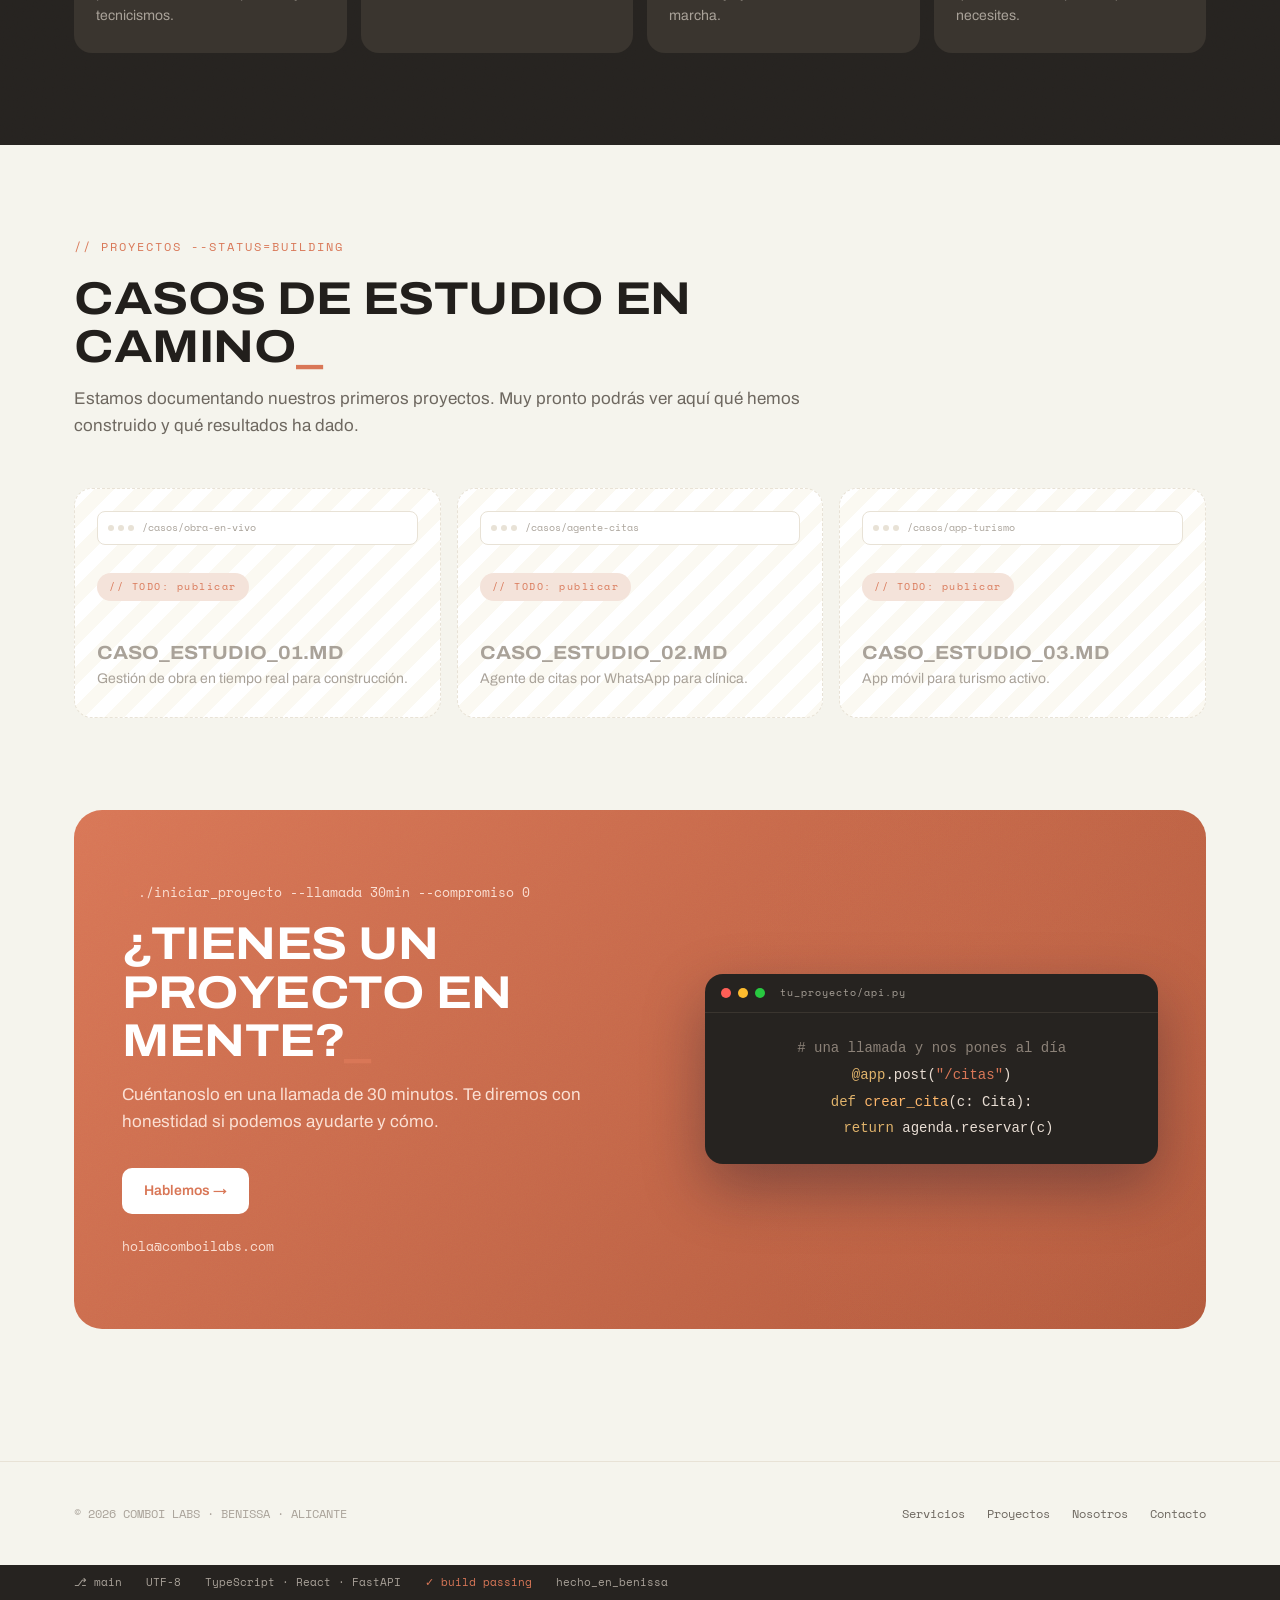
==== commit b2758765: "Bloque 2: interactividad visible (chat, live badge, Debug Runner attract mode) - Placeholder con efe" ====
--- a/index.html
+++ b/index.html
@@ -62,8 +62,6 @@
 .bar.peak{background:var(--mint);animation:breathe 2.4s ease-in-out infinite}
 @keyframes breathe{0%,100%{transform:scaleY(1)}50%{transform:scaleY(1.06)}}
 .tile.in .bar{transform:scaleY(1)}
-.chart-labels{display:flex;gap:6px;margin-top:8px}
-.chart-labels span{flex:1;text-align:center;font-family:'Space Mono',monospace;font-size:9px;color:var(--ink-3)}
 .tile.chat{background:var(--surface);border:1px solid var(--line)}
 .tile.chat .tile-label{color:var(--ink-3)}
 .bubble{font-size:13px;line-height:1.45;border-radius:12px;padding:9px 13px;max-width:88%;margin-bottom:9px}
@@ -75,6 +73,26 @@
 .typing i{width:6px;height:6px;border-radius:50%;background:#fff;opacity:.5;animation:blink 1s infinite}
 .typing i:nth-child(2){animation-delay:.2s}.typing i:nth-child(3){animation-delay:.4s}
 @keyframes blink{0%,100%{opacity:.3}50%{opacity:1}}
+.bubble.them .typing i{background:var(--ink-2)}
+.bubble.fade-out{opacity:0!important;transform:translateY(-10px);transition:opacity .3s,transform .3s}
+.bubble.error{background:transparent;color:#FF5F57;font-family:'Space Mono',monospace;font-size:12px;padding:4px 0}
+.dot-live{display:inline-block;width:7px;height:7px;border-radius:50%;background:#5BE0B3;vertical-align:middle;margin-left:2px}
+@keyframes livePulse{0%,100%{opacity:1}50%{opacity:.2}}
+.live-dot{animation:livePulse 1.4s ease-in-out infinite}
+.chat-input-row{
+  display:flex;gap:8px;margin-top:10px;padding-top:10px;border-top:1px solid #232838;
+}
+.chat-input{
+  flex:1;background:#1B2030;border:1px solid #2B3CFF;border-radius:6px;
+  padding:8px 12px;color:#C8CDFF;font-family:'Space Mono',monospace;font-size:12px;outline:none;
+}
+.chat-input::placeholder{color:#6B7390}
+.chat-send{
+  background:#2B3CFF;color:#fff;border:none;border-radius:6px;padding:8px 14px;
+  font-family:'Space Mono',monospace;font-size:12px;cursor:pointer;transition:opacity .2s;
+}
+.chat-send:hover{opacity:.85}
+.chat-send:disabled{opacity:.4;cursor:default}
 .tile.mintbg{background:var(--cobalt-soft)}.tile.mintbg .tile-label{color:var(--mint-deep)}
 .phone{width:104px;margin:4px auto 0;background:var(--tile-dark);border-radius:16px;padding:9px;box-shadow:0 12px 30px rgba(217,119,87,.22);position:relative}
 .phone .notch{width:34%;height:13px;background:var(--tile-dark-2);border-radius:0 0 8px 8px;margin:0 auto 8px}
@@ -105,13 +123,36 @@
 .blink{animation:pulse 1.4s infinite}
 .stack{margin-top:72px}
 .proc-band{margin-top:0}
+
+/* — tile del Debug Runner — */
+.tile.game{
+  grid-column:span 3;background:var(--tile-dark);border:1.5px solid #2B3CFF;
+  padding:0;overflow:hidden;position:relative;
+}
+.tile.game .term-bar{border-bottom:1px solid #232838}
+.gr-score{margin-left:auto;font-family:'Space Mono',monospace;font-size:11px;color:var(--mint);letter-spacing:1px}
+@keyframes borderPulse{0%,100%{box-shadow:0 0 0 0 rgba(43,60,255,0)}50%{box-shadow:0 0 0 6px rgba(43,60,255,.2)}}
+.tile.game.idle-pulse{animation:borderPulse 2s ease-in-out infinite}
+.interactive-badge{
+  font-family:'Space Mono',monospace;font-size:10px;background:#2B3CFF;color:#fff;
+  padding:3px 8px;border-radius:4px;margin-left:auto;animation:fadeInDown .5s ease .8s both;
+}
+.interactive-badge + .gr-score{margin-left:8px}
+@keyframes fadeInDown{from{opacity:0;transform:translateY(-4px)}to{opacity:1;transform:none}}
+#gameCanvas{display:block;width:100%;height:120px;background:#0A0D14}
+.gr-instructions{
+  font-family:'Space Mono',monospace;font-size:10px;color:#6B7390;text-align:center;padding:8px 0;
+}
+
 @media (max-width:920px){
   .bento{grid-template-columns:1fr 1fr}
   .tile.dark{grid-row:auto;grid-column:span 2}
+  .tile.game{grid-column:span 2}
 }
 @media (max-width:640px){
   .bento{grid-template-columns:1fr}
-  .tile.dark,.tile.term{grid-column:auto}
+  .tile.dark,.tile.term,.tile.game{grid-column:auto}
+  #gameCanvas{height:100px}
 }
 </style>
 </head>
@@ -146,15 +187,18 @@
           <div class="bar" style="height:58%;transition-delay:.40s"></div>
           <div class="bar" style="height:78%;transition-delay:.47s"></div>
         </div>
-        <div class="chart-labels" aria-hidden="true"><span>L</span><span>M</span><span>X</span><span>J</span><span>V</span><span>S</span><span>D</span></div>
       </div>
 
       <div class="tile chat">
-        <span class="tile-label">Agente de citas · WhatsApp</span>
+        <span class="tile-label">Agente de IA · demo en vivo <span class="dot-live live-dot" aria-hidden="true"></span></span>
         <div id="chatDemo">
           <div class="bubble them">Hola, ¿tenéis hueco el jueves por la tarde?</div>
           <div class="bubble us" id="bubbleTyping"><span class="typing"><i></i><i></i><i></i></span></div>
           <div class="bubble us" id="bubbleReply">¡Sí! Tengo 16:30 o 18:00. ¿Cuál te va mejor? ✓</div>
+        </div>
+        <div class="chat-input-row">
+          <input type="text" class="chat-input" id="chatInput" placeholder="escribe algo..." autocomplete="off">
+          <button type="button" class="chat-send" id="chatSend">→</button>
         </div>
       </div>
 
@@ -181,6 +225,17 @@
           <div class="t-line"><span class="t-prompt">$</span> deploy --prod</div>
           <div class="t-line"><span class="t-ok blink">● LIVE</span> <span class="t-dim">en producción · 34s</span></div>
         </div>
+      </div>
+
+      <div class="tile game idle-pulse">
+        <div class="term-bar" aria-hidden="true">
+          <i style="background:#FF5F57"></i><i style="background:#FEBC2E"></i><i style="background:#28C840"></i>
+          <span class="term-title">debug_runner.exe</span>
+          <span class="interactive-badge">▶ interactivo</span>
+          <span class="gr-score" id="grScore">SCORE: 0</span>
+        </div>
+        <canvas id="gameCanvas"></canvas>
+        <div class="gr-instructions">SPACE · saltar · doble salto</div>
       </div>
     </div>
   </div>
@@ -210,7 +265,7 @@
       <p>Cada proyecto empieza por entender tu negocio. Después elegimos la herramienta adecuada, no la que está de moda.</p>
     </div>
     <div class="services">
-      <article class="svc featured reveal">
+      <article class="svc featured">
         <span class="num">&lt;desarrollo_web /&gt;</span>
         <h3>Desarrollo web a medida</h3>
         <p>Aplicaciones web y paneles de gestión que se adaptan a cómo trabaja tu equipo, no al revés.</p>
@@ -221,7 +276,7 @@
         </ul>
         <a href="servicio-desarrollo-web.html" class="link">leer_más() →</a>
       </article>
-      <article class="svc reveal">
+      <article class="svc">
         <span class="num">&lt;apps_moviles /&gt;</span>
         <h3>Apps móviles</h3>
         <p>Aplicaciones para iOS y Android con una sola base de código. Rápidas de lanzar, fáciles de mantener.</p>
@@ -232,7 +287,7 @@
         </ul>
         <a href="servicio-apps-moviles.html" class="link">leer_más() →</a>
       </article>
-      <article class="svc reveal">
+      <article class="svc">
         <span class="num">&lt;agentes_ia /&gt;</span>
         <h3>Agentes de IA</h3>
         <p>Automatiza la atención al cliente, las citas o los procesos internos con agentes que trabajan 24/7.</p>
@@ -278,22 +333,22 @@
       <p>Cuatro commits y tu proyecto está en producción. Proceso claro, comunicación directa y entregas que puedes probar desde la primera semana.</p>
     </div>
     <div class="steps">
-      <div class="step reveal">
+      <div class="step">
         <span class="num">a1f9c2e · feat: descubrimiento</span>
         <h3>Entendemos tu negocio</h3>
         <p>Una reunión para conocer el problema real. Sin compromiso y sin tecnicismos.</p>
       </div>
-      <div class="step reveal">
+      <div class="step">
         <span class="num">8b3d41a · docs: propuesta</span>
         <h3>Plan y presupuesto cerrado</h3>
         <p>Qué construimos, en cuánto tiempo y cuánto cuesta. Por escrito.</p>
       </div>
-      <div class="step reveal">
+      <div class="step">
         <span class="num">c47e90b · build: desarrollo</span>
         <h3>Entregas semanales</h3>
         <p>Ves el avance en una URL real cada semana y ajustamos sobre la marcha.</p>
       </div>
-      <div class="step reveal">
+      <div class="step">
         <span class="num">f12ab34 · release: lanzamiento</span>
         <h3>Producción y soporte</h3>
         <p>Desplegamos, te formamos y nos quedamos cerca para lo que necesites.</p>
@@ -311,10 +366,10 @@
     </div>
     <!-- PLACEHOLDER: sustituir estas tarjetas por casos reales cuando estén publicados -->
     <div class="projects">
-      <article class="proj reveal">
+      <article class="proj">
         <div class="browser-bar" aria-hidden="true">
           <span class="dots"><i></i><i></i><i></i></span>
-          <span class="url">comboilabs.com/casos/obra-en-vivo</span>
+          <span class="url">/casos/obra-en-vivo</span>
         </div>
         <div class="proj-body">
           <span class="badge">// TODO: publicar</span>
@@ -324,10 +379,10 @@
           </div>
         </div>
       </article>
-      <article class="proj reveal">
+      <article class="proj">
         <div class="browser-bar" aria-hidden="true">
           <span class="dots"><i></i><i></i><i></i></span>
-          <span class="url">comboilabs.com/casos/agente-citas</span>
+          <span class="url">/casos/agente-citas</span>
         </div>
         <div class="proj-body">
           <span class="badge">// TODO: publicar</span>
@@ -337,10 +392,10 @@
           </div>
         </div>
       </article>
-      <article class="proj reveal">
+      <article class="proj">
         <div class="browser-bar" aria-hidden="true">
           <span class="dots"><i></i><i></i><i></i></span>
-          <span class="url">comboilabs.com/casos/app-turismo</span>
+          <span class="url">/casos/app-turismo</span>
         </div>
         <div class="proj-body">
           <span class="badge">// TODO: publicar</span>
@@ -383,6 +438,8 @@
 
 <div id="site-footer"></div>
 
+<script src="assets/terminal-easter-egg.js"></script>
 <script src="assets/app.js"></script>
+<script src="assets/debug-runner.js"></script>
 </body>
 </html>
--- a/assets/styles.css
+++ b/assets/styles.css
@@ -77,6 +77,8 @@
   font-weight:700;font-size:18px;letter-spacing:.5px;white-space:nowrap;
 }
 .logo em{font-style:normal;color:var(--cobalt)}
+.logo-img{height:34px;width:auto;display:block}
+header.site[data-header="terminal"] .logo-img{filter:invert(1)}
 .nav-links{display:flex;gap:8px;align-items:center}
 .nav-links .lnk{
   font-family:'Space Mono',monospace;font-size:12px;
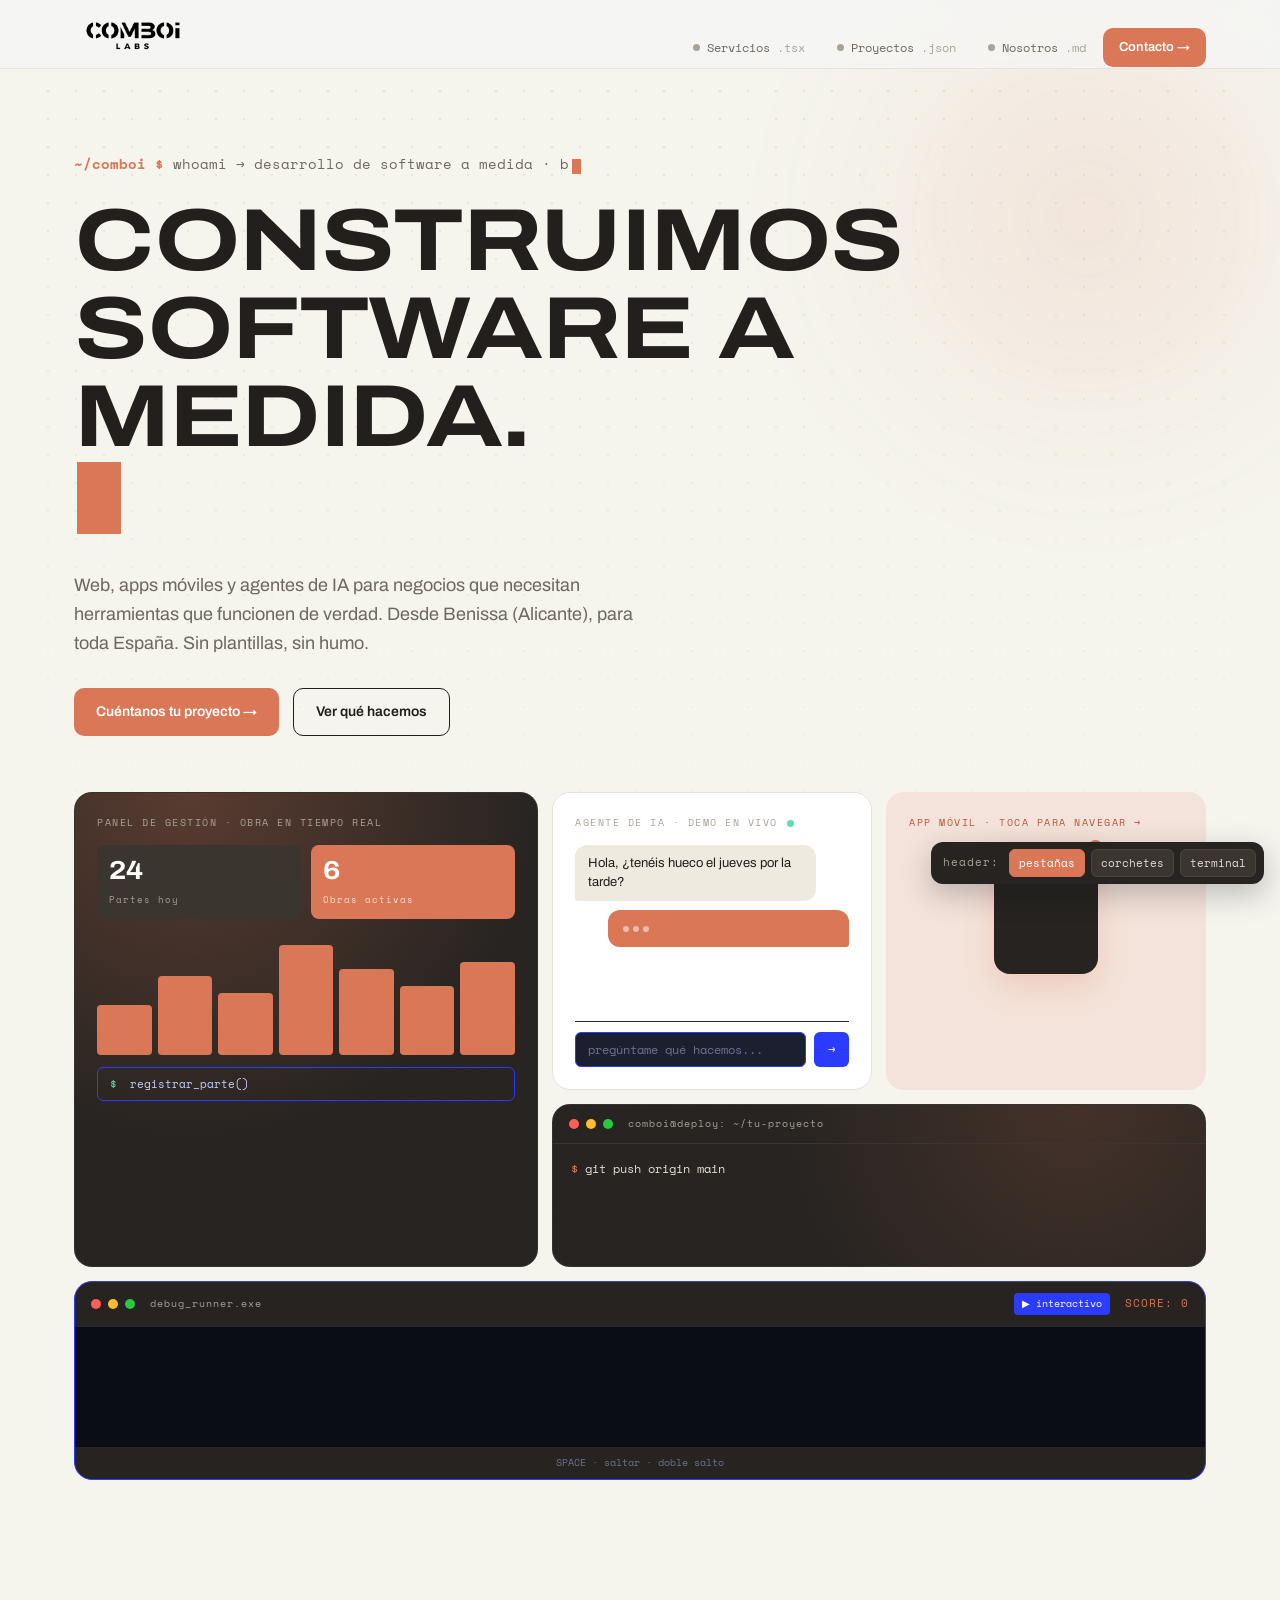
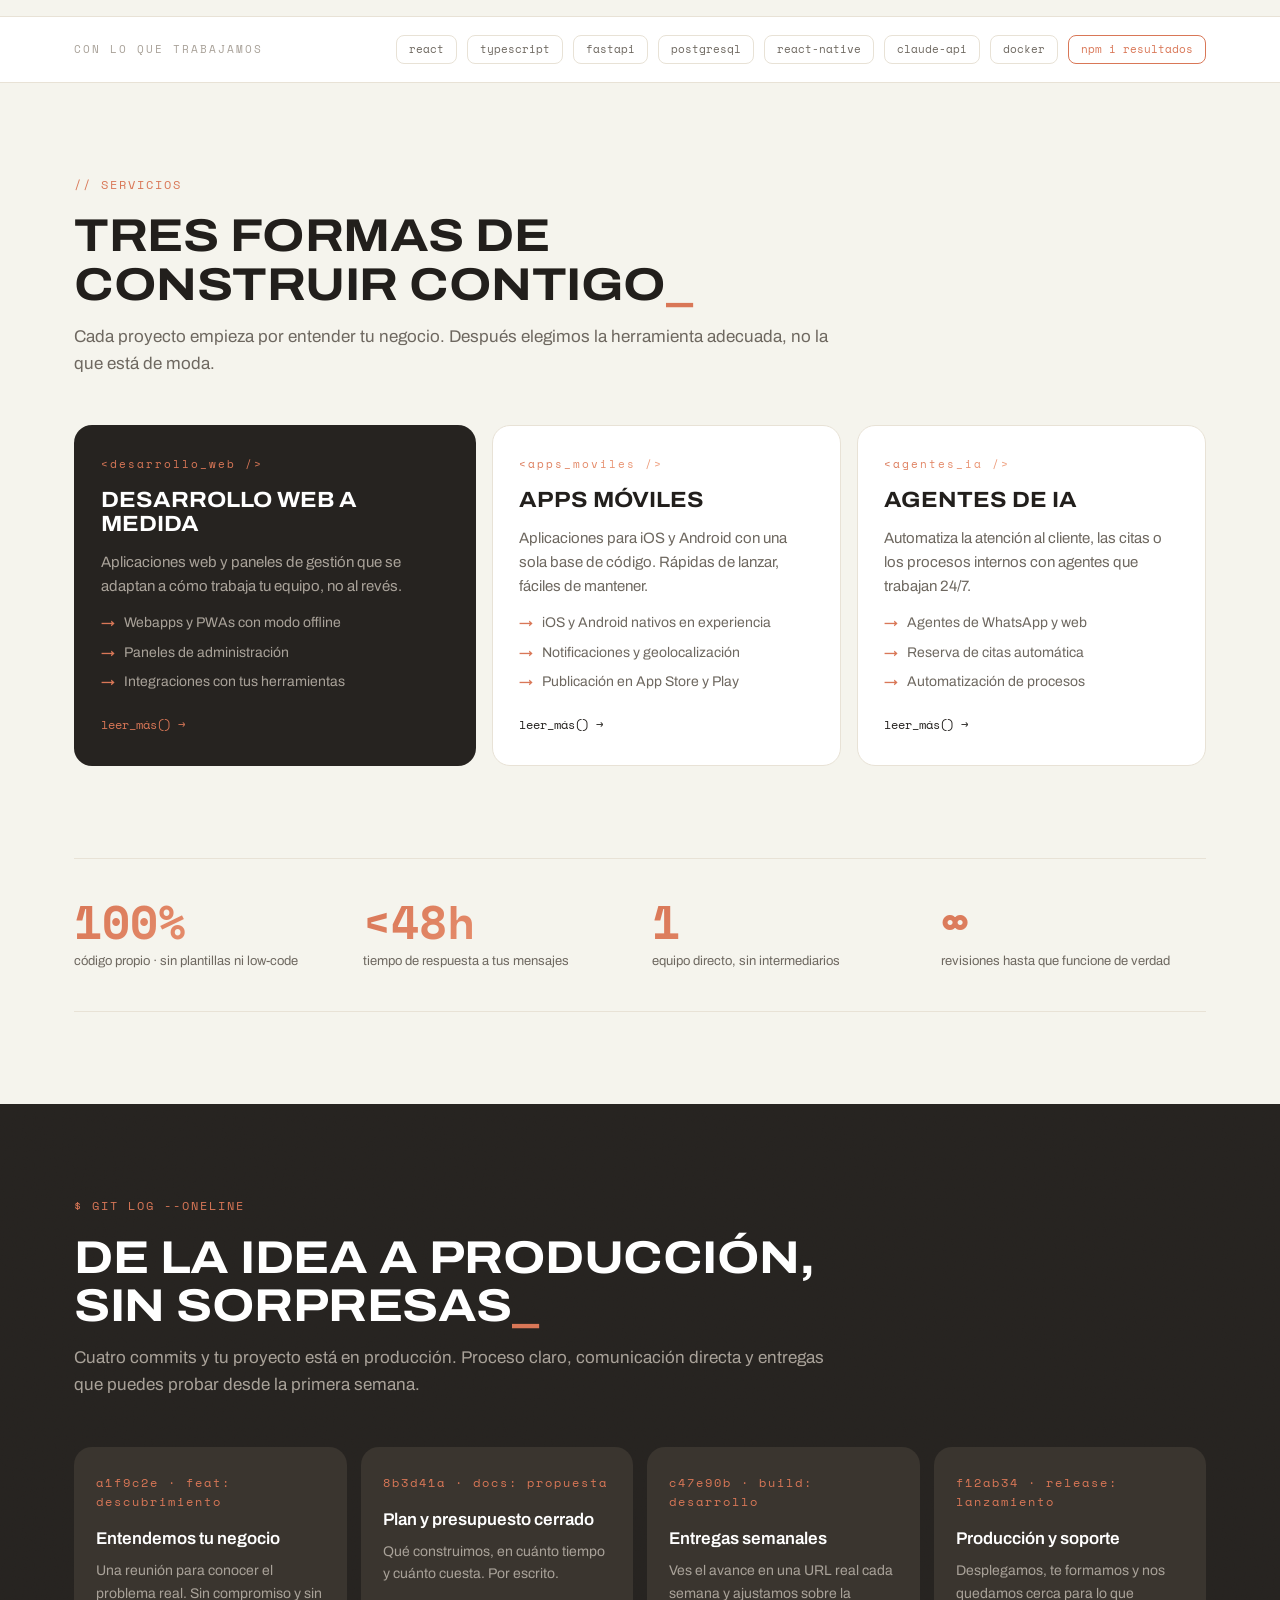
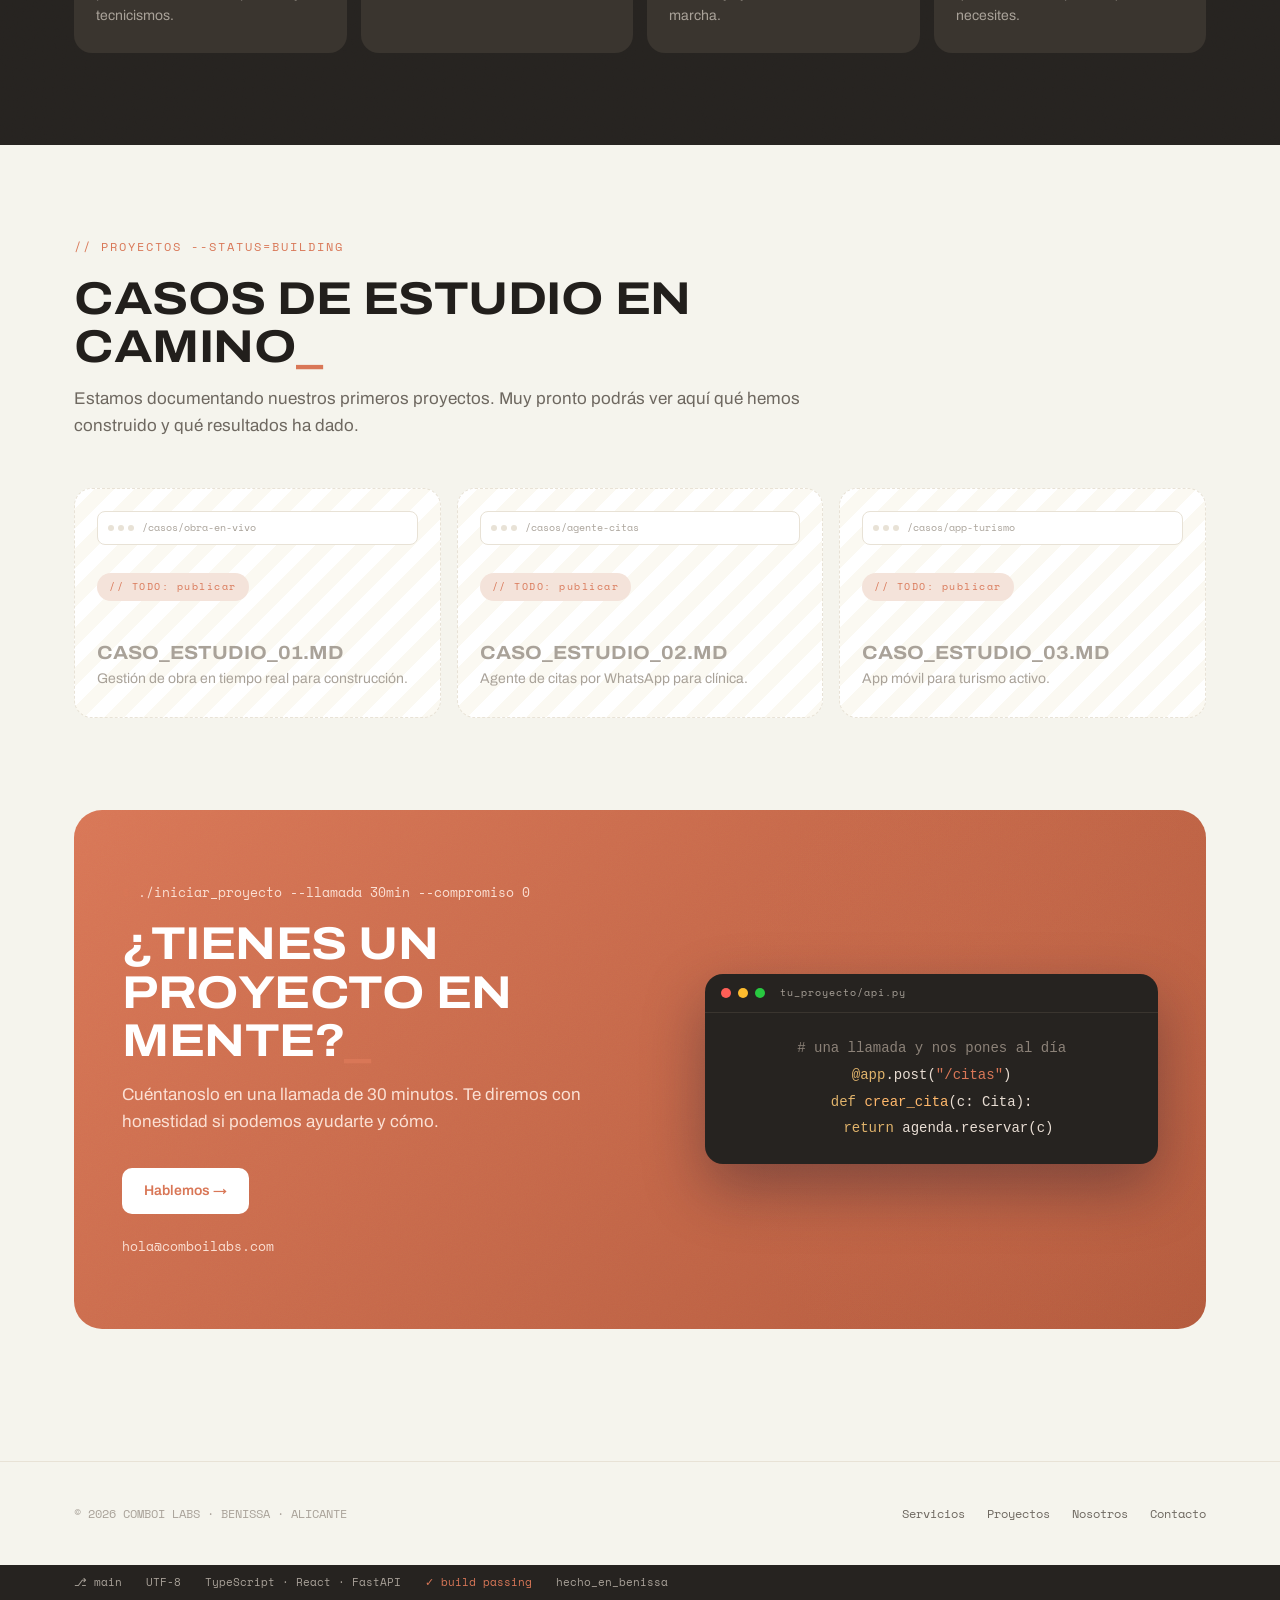
==== commit 6b02f871: "Corrige posicionamiento del badge "click" en tiles dark/term .tile.dark>* y .tile.term>* forzaban po" ====
--- a/index.html
+++ b/index.html
@@ -41,8 +41,24 @@
 .hero p.sub{font-size:18px;color:var(--ink-2);max-width:560px;margin:22px 0 30px}
 .hero-ctas{display:flex;gap:14px;flex-wrap:wrap}
 .bento{display:grid;grid-template-columns:1.45fr 1fr 1fr;grid-template-rows:auto auto;gap:14px;margin-top:56px}
-.tile{border-radius:var(--radius);padding:22px}
+.tile{border-radius:var(--radius);padding:22px;cursor:pointer;position:relative}
 .tile-label{font-family:'Space Mono',monospace;font-size:10px;letter-spacing:1.5px;text-transform:uppercase;display:block;margin-bottom:14px}
+
+/* — señales de interactividad (bento) — */
+.tile:hover{border-color:#2B3CFF;transition:border-color .2s}
+.tile.dark:hover,.tile.term:hover{box-shadow:inset 0 0 0 1px #2B3CFF}
+@keyframes borderWelcome{0%{box-shadow:0 0 0 0 rgba(43,60,255,0)}40%{box-shadow:0 0 0 8px rgba(43,60,255,.25)}100%{box-shadow:0 0 0 0 rgba(43,60,255,0)}}
+.tile.welcome-pulse{animation:borderWelcome 1s ease-out forwards}
+.interact-hint{
+  position:absolute!important;top:10px;right:10px;z-index:2;
+  font-family:'Space Mono',monospace;font-size:10px;color:#5BE0B3;
+  background:rgba(10,13,20,.85);padding:3px 8px;border-radius:4px;
+  border:1px solid #5BE0B3;opacity:0;transition:opacity .3s;pointer-events:none;
+}
+.interact-hint.visible{opacity:1}
+.interact-hint.hidden{opacity:0}
+@keyframes tapHint{0%,100%{transform:scale(1)}50%{transform:scale(1.012)}}
+.tile.tap-hint{animation:tapHint .4s ease}
 .tile.dark{background:var(--tile-dark);grid-row:span 2;position:relative;border:1px solid var(--glass-border);overflow:hidden}
 .tile.dark::before{
   content:"";position:absolute;inset:0;z-index:0;
@@ -58,10 +74,32 @@
 .kpi.a{background:var(--tile-dark-2)}.kpi.a .num{color:#fff}.kpi.a .lbl{color:var(--ink-3)}
 .kpi.b{background:var(--cobalt)}.kpi.b .num{color:#fff}.kpi.b .lbl{color:#FBE0D4}
 .chart{display:flex;align-items:flex-end;gap:6px;height:120px}
-.bar{flex:1;border-radius:4px;background:var(--cobalt);transform-origin:bottom;transform:scaleY(1)}
+.bar{flex:1;border-radius:4px;background:var(--cobalt);transform-origin:bottom;transform:scaleY(1);transition:height .4s ease}
 .bar.peak{background:var(--mint);animation:breathe 2.4s ease-in-out infinite}
 @keyframes breathe{0%,100%{transform:scaleY(1)}50%{transform:scaleY(1.06)}}
 .tile.in .bar{transform:scaleY(1)}
+.bar-tooltip{
+  position:absolute;background:#1B2030;border:1px solid #2B3CFF;border-radius:6px;
+  padding:6px 10px;font-family:'Space Mono',monospace;font-size:10px;color:#C8CDFF;
+  white-space:nowrap;pointer-events:none;z-index:10;opacity:0;transition:opacity .2s;
+}
+.bar-tooltip.show{opacity:1}
+.add-parte-btn{
+  width:100%;margin-top:12px;background:transparent;border:1px solid #2B3CFF;border-radius:6px;
+  padding:8px 12px;font-family:'Space Mono',monospace;font-size:11px;color:#C8CDFF;
+  cursor:pointer;text-align:left;transition:background .2s;
+}
+.add-parte-btn:hover{background:rgba(43,60,255,.15)}
+.add-parte-btn:disabled{opacity:.5;cursor:default}
+.prompt-char{color:#5BE0B3;margin-right:6px}
+.parte-output{
+  font-family:'Space Mono',monospace;font-size:10px;margin-top:8px;min-height:14px;
+  color:#6B7390;opacity:0;transition:opacity .2s;
+}
+.parte-output.show{opacity:1}
+.parte-output.ok{color:#5BE0B3}
+@keyframes kpiFlash{0%,100%{background:var(--tile-dark-2)}40%{background:#2B3CFF}}
+.kpi.a.flash{animation:kpiFlash .6s ease}
 .tile.chat{background:var(--surface);border:1px solid var(--line)}
 .tile.chat .tile-label{color:var(--ink-3)}
 .bubble{font-size:13px;line-height:1.45;border-radius:12px;padding:9px 13px;max-width:88%;margin-bottom:9px}
@@ -93,17 +131,27 @@
 }
 .chat-send:hover{opacity:.85}
 .chat-send:disabled{opacity:.4;cursor:default}
-.tile.mintbg{background:var(--cobalt-soft)}.tile.mintbg .tile-label{color:var(--mint-deep)}
+.tile.mintbg{background:var(--cobalt-soft);border:1px solid transparent}.tile.mintbg .tile-label{color:var(--mint-deep)}
 .phone{width:104px;margin:4px auto 0;background:var(--tile-dark);border-radius:16px;padding:9px;box-shadow:0 12px 30px rgba(217,119,87,.22);position:relative}
 .phone .notch{width:34%;height:13px;background:var(--tile-dark-2);border-radius:0 0 8px 8px;margin:0 auto 8px}
-.phone .row{border-radius:5px;margin-bottom:6px}
-.phone .row.r1{height:26px;background:var(--cobalt)}
-.phone .row.r2,.phone .row.r3{height:13px;background:var(--tile-dark-2)}
-.phone .row.r4{height:30px;background:var(--mint);margin-bottom:0}
 .phone .ping{
   position:absolute;top:-5px;right:-5px;width:15px;height:15px;border-radius:50%;
   background:var(--cobalt);border:2px solid var(--mint);
 }
+.phone-screens{position:relative;overflow:hidden;height:90px;border-radius:8px}
+.phone-screen{
+  position:absolute;inset:0;transform:translateX(100%);transition:transform .22s ease-out;
+  padding:4px;display:flex;flex-direction:column;gap:6px;z-index:1;
+}
+.phone-screen.current{transform:translateX(0);z-index:2}
+.phone-row{
+  border-radius:3px;height:11px;background:#1B2030;
+  font-family:'Space Mono',monospace;font-size:6px;line-height:11px;color:#C8CDFF;
+  padding:0 6px;overflow:hidden;white-space:nowrap;cursor:pointer;
+}
+.phone-row.active{background:#2B3CFF;color:#fff;height:18px;line-height:18px;font-size:7px}
+.phone-row.mint{background:#5BE0B3;color:#0A0D14;height:13px;font-weight:700}
+.phone-row.dim{background:#141720;color:#6B7390}
 .tile.term{background:var(--tile-dark);grid-column:span 2;padding:0;overflow:hidden;position:relative;border:1px solid var(--glass-border)}
 .tile.term::before{
   content:"";position:absolute;inset:0;z-index:0;
@@ -144,6 +192,19 @@
   font-family:'Space Mono',monospace;font-size:10px;color:#6B7390;text-align:center;padding:8px 0;
 }
 
+/* — controles táctiles del Debug Runner — */
+.game-touch-controls{display:none;gap:8px;padding:0 10px 10px}
+.touch-btn{
+  flex:1;font-family:'Space Mono',monospace;font-size:12px;font-weight:700;
+  background:#1B2030;color:#C8CDFF;border:1px solid #2B3CFF;border-radius:6px;
+  padding:12px;min-height:44px;text-align:center;cursor:pointer;transition:background .15s,color .15s;
+}
+.touch-btn:active{background:#2B3CFF;color:#fff}
+.touch-btn:disabled{opacity:.4;cursor:default}
+@media (hover:none) and (pointer:coarse){
+  .game-touch-controls{display:flex}
+}
+
 @media (max-width:920px){
   .bento{grid-template-columns:1fr 1fr}
   .tile.dark{grid-row:auto;grid-column:span 2}
@@ -152,7 +213,10 @@
 @media (max-width:640px){
   .bento{grid-template-columns:1fr}
   .tile.dark,.tile.term,.tile.game{grid-column:auto}
-  #gameCanvas{height:100px}
+  #gameCanvas{height:90px}
+  .term-body{font-size:10px}
+  .tile.game .term-bar{flex-wrap:wrap;row-gap:6px}
+  .interactive-badge,.gr-score{margin-left:0}
 }
 </style>
 </head>
@@ -164,7 +228,7 @@
 <div class="wrap">
   <div class="hero" data-screen-label="Home">
     <span class="term-line"><span class="prompt">~/comboi&nbsp;$</span>&nbsp;<span id="termTyped">whoami → desarrollo de software a medida · benissa, alicante</span><span class="caret" aria-hidden="true"></span></span>
-    <h1>Construimos software a medida.<br><span class="hl" id="typedH1" data-text="Esto es lo que hace.">Esto es lo que hace.</span><span class="caret" id="h1Caret" style="width:.5em;height:.82em;vertical-align:baseline" aria-hidden="true" hidden></span></h1>
+    <h1>Construimos software a medida.<br><span class="hl" id="typedH1" data-text="Esto es lo que hacemos.">Esto es lo que hacemos.</span><span class="caret" id="h1Caret" style="width:.5em;height:.82em;vertical-align:baseline" aria-hidden="true" hidden></span></h1>
     <p class="sub">Web, apps móviles y agentes de IA para negocios que necesitan herramientas que funcionen de verdad. Desde Benissa (Alicante), para toda España. Sin plantillas, sin humo.</p>
     <div class="hero-ctas">
       <a href="contacto.html" class="btn">Cuéntanos tu proyecto →</a>
@@ -173,23 +237,27 @@
 
     <div class="bento" id="bento">
       <div class="tile dark">
+        <span class="interact-hint" aria-hidden="true">· click</span>
         <span class="tile-label">Panel de gestión · obra en tiempo real</span>
         <div class="kpis">
           <div class="kpi a"><span class="num" data-count="24">0</span><span class="lbl">Partes hoy</span></div>
           <div class="kpi b"><span class="num" data-count="6">0</span><span class="lbl">Obras activas</span></div>
         </div>
-        <div class="chart" aria-hidden="true">
-          <div class="bar" style="height:42%;transition-delay:.05s"></div>
-          <div class="bar" style="height:66%;transition-delay:.12s"></div>
-          <div class="bar" style="height:52%;transition-delay:.19s"></div>
-          <div class="bar peak" style="height:92%;transition-delay:.26s"></div>
-          <div class="bar" style="height:72%;transition-delay:.33s"></div>
-          <div class="bar" style="height:58%;transition-delay:.40s"></div>
-          <div class="bar" style="height:78%;transition-delay:.47s"></div>
-        </div>
+        <div class="chart">
+          <div class="bar" data-day="Lun" data-partes="3" data-operarios="8" data-inc="0" style="height:42%;transition-delay:.05s"></div>
+          <div class="bar" data-day="Mar" data-partes="4" data-operarios="9" data-inc="1" style="height:66%;transition-delay:.12s"></div>
+          <div class="bar" data-day="Mié" data-partes="3" data-operarios="7" data-inc="0" style="height:52%;transition-delay:.19s"></div>
+          <div class="bar peak" data-day="Jue" data-partes="5" data-operarios="11" data-inc="0" style="height:92%;transition-delay:.26s"></div>
+          <div class="bar" data-day="Vie" data-partes="4" data-operarios="9" data-inc="0" style="height:72%;transition-delay:.33s"></div>
+          <div class="bar" data-day="Sáb" data-partes="3" data-operarios="6" data-inc="1" style="height:58%;transition-delay:.40s"></div>
+          <div class="bar" data-day="Dom" data-partes="2" data-operarios="5" data-inc="0" style="height:78%;transition-delay:.47s"></div>
+        </div>
+        <button type="button" class="add-parte-btn" id="addParteBtn"><span class="prompt-char">$</span> registrar_parte()</button>
+        <div class="parte-output" id="parteOutput"></div>
       </div>
 
       <div class="tile chat">
+        <span class="interact-hint" aria-hidden="true">· click</span>
         <span class="tile-label">Agente de IA · demo en vivo <span class="dot-live live-dot" aria-hidden="true"></span></span>
         <div id="chatDemo">
           <div class="bubble them">Hola, ¿tenéis hueco el jueves por la tarde?</div>
@@ -203,18 +271,36 @@
       </div>
 
       <div class="tile mintbg">
-        <span class="tile-label">App móvil · iOS y Android</span>
-        <div class="phone" aria-hidden="true">
+        <span class="interact-hint" aria-hidden="true">· click</span>
+        <span class="tile-label">App móvil · toca para navegar →</span>
+        <div class="phone">
           <div class="notch"></div>
-          <div class="row r1"></div>
-          <div class="row r2"></div>
-          <div class="row r3"></div>
-          <div class="row r4"></div>
+          <div class="phone-screens" id="phoneScreens">
+            <div class="phone-screen">
+              <div class="phone-row active">Mis obras</div>
+              <div class="phone-row" data-nav="1">Obra Benissa · activa</div>
+              <div class="phone-row">Obra Dénia · pausada</div>
+              <div class="phone-row mint">+ Nueva obra</div>
+            </div>
+            <div class="phone-screen">
+              <div class="phone-row active" data-nav="back">← Obra Benissa</div>
+              <div class="phone-row">12 partes</div>
+              <div class="phone-row">5 operarios</div>
+              <div class="phone-row mint" data-nav="2">Ver partes</div>
+            </div>
+            <div class="phone-screen">
+              <div class="phone-row active" data-nav="back">← Partes de hoy</div>
+              <div class="phone-row">08:00 · Juan García</div>
+              <div class="phone-row">09:15 · María López</div>
+              <div class="phone-row dim">+ registrar</div>
+            </div>
+          </div>
           <span class="ping blink"></span>
         </div>
       </div>
 
       <div class="tile term">
+        <span class="interact-hint" aria-hidden="true">· click</span>
         <div class="term-bar" aria-hidden="true">
           <i style="background:#FF5F57"></i><i style="background:#FEBC2E"></i><i style="background:#28C840"></i>
           <span class="term-title">comboi@deploy: ~/tu-proyecto</span>
@@ -235,7 +321,11 @@
           <span class="gr-score" id="grScore">SCORE: 0</span>
         </div>
         <canvas id="gameCanvas"></canvas>
-        <div class="gr-instructions">SPACE · saltar · doble salto</div>
+        <div class="gr-instructions" id="grInstructions">SPACE · saltar · doble salto</div>
+        <div class="game-touch-controls">
+          <button class="touch-btn" id="touchJump">⬆ SALTAR</button>
+          <button class="touch-btn" id="touchAction">▶ JUGAR</button>
+        </div>
       </div>
     </div>
   </div>
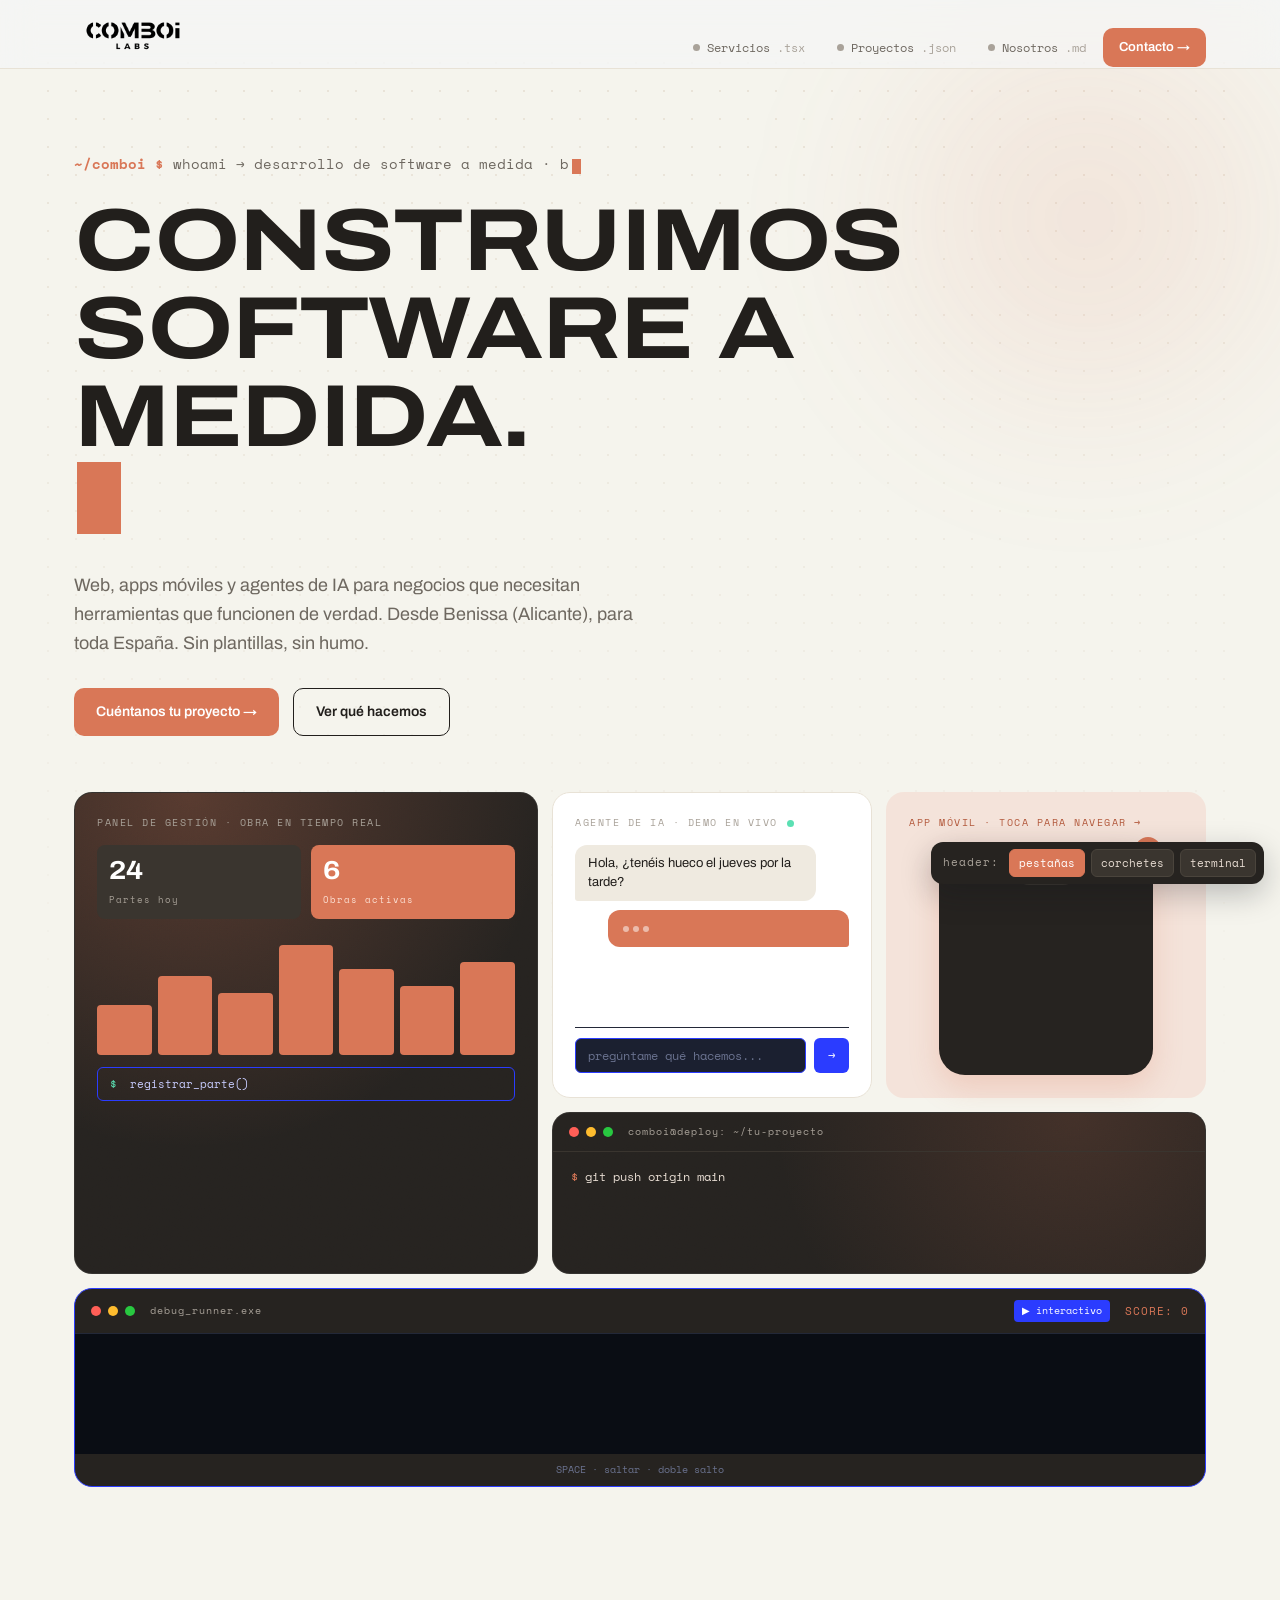
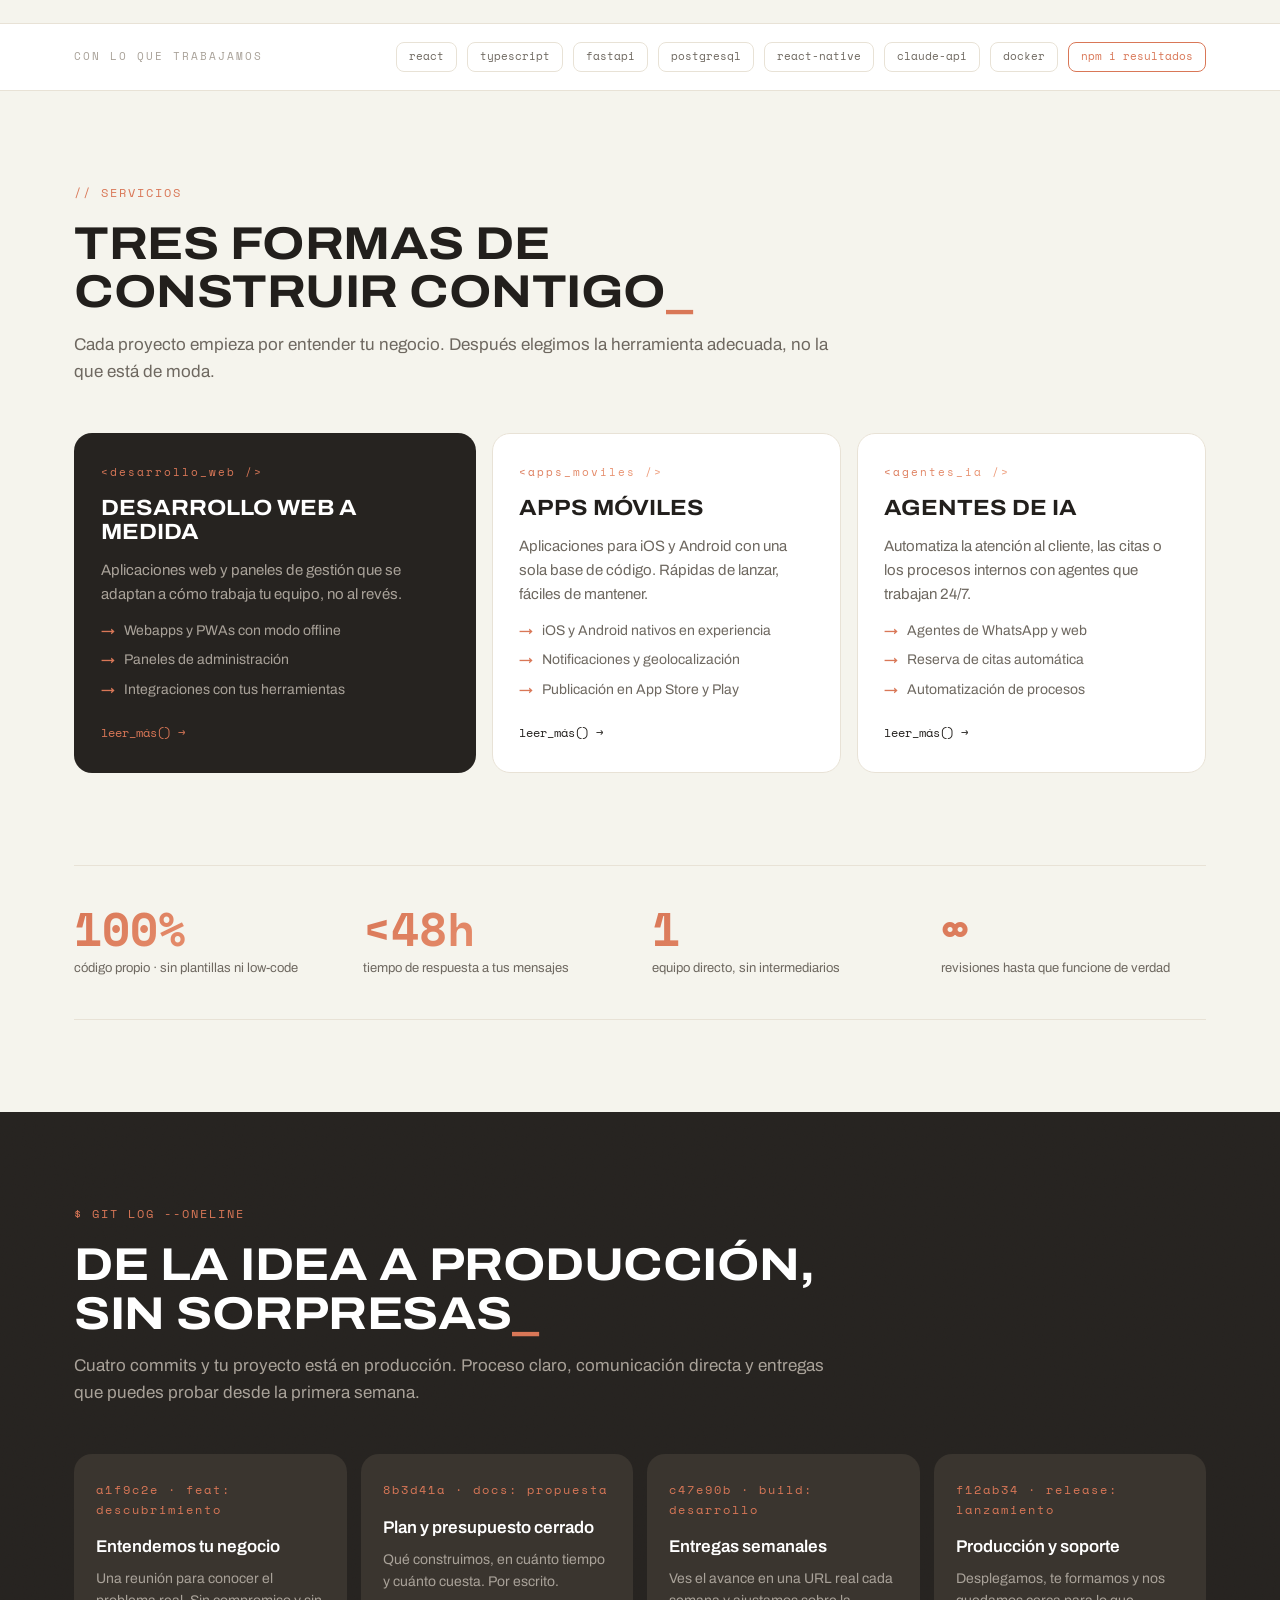
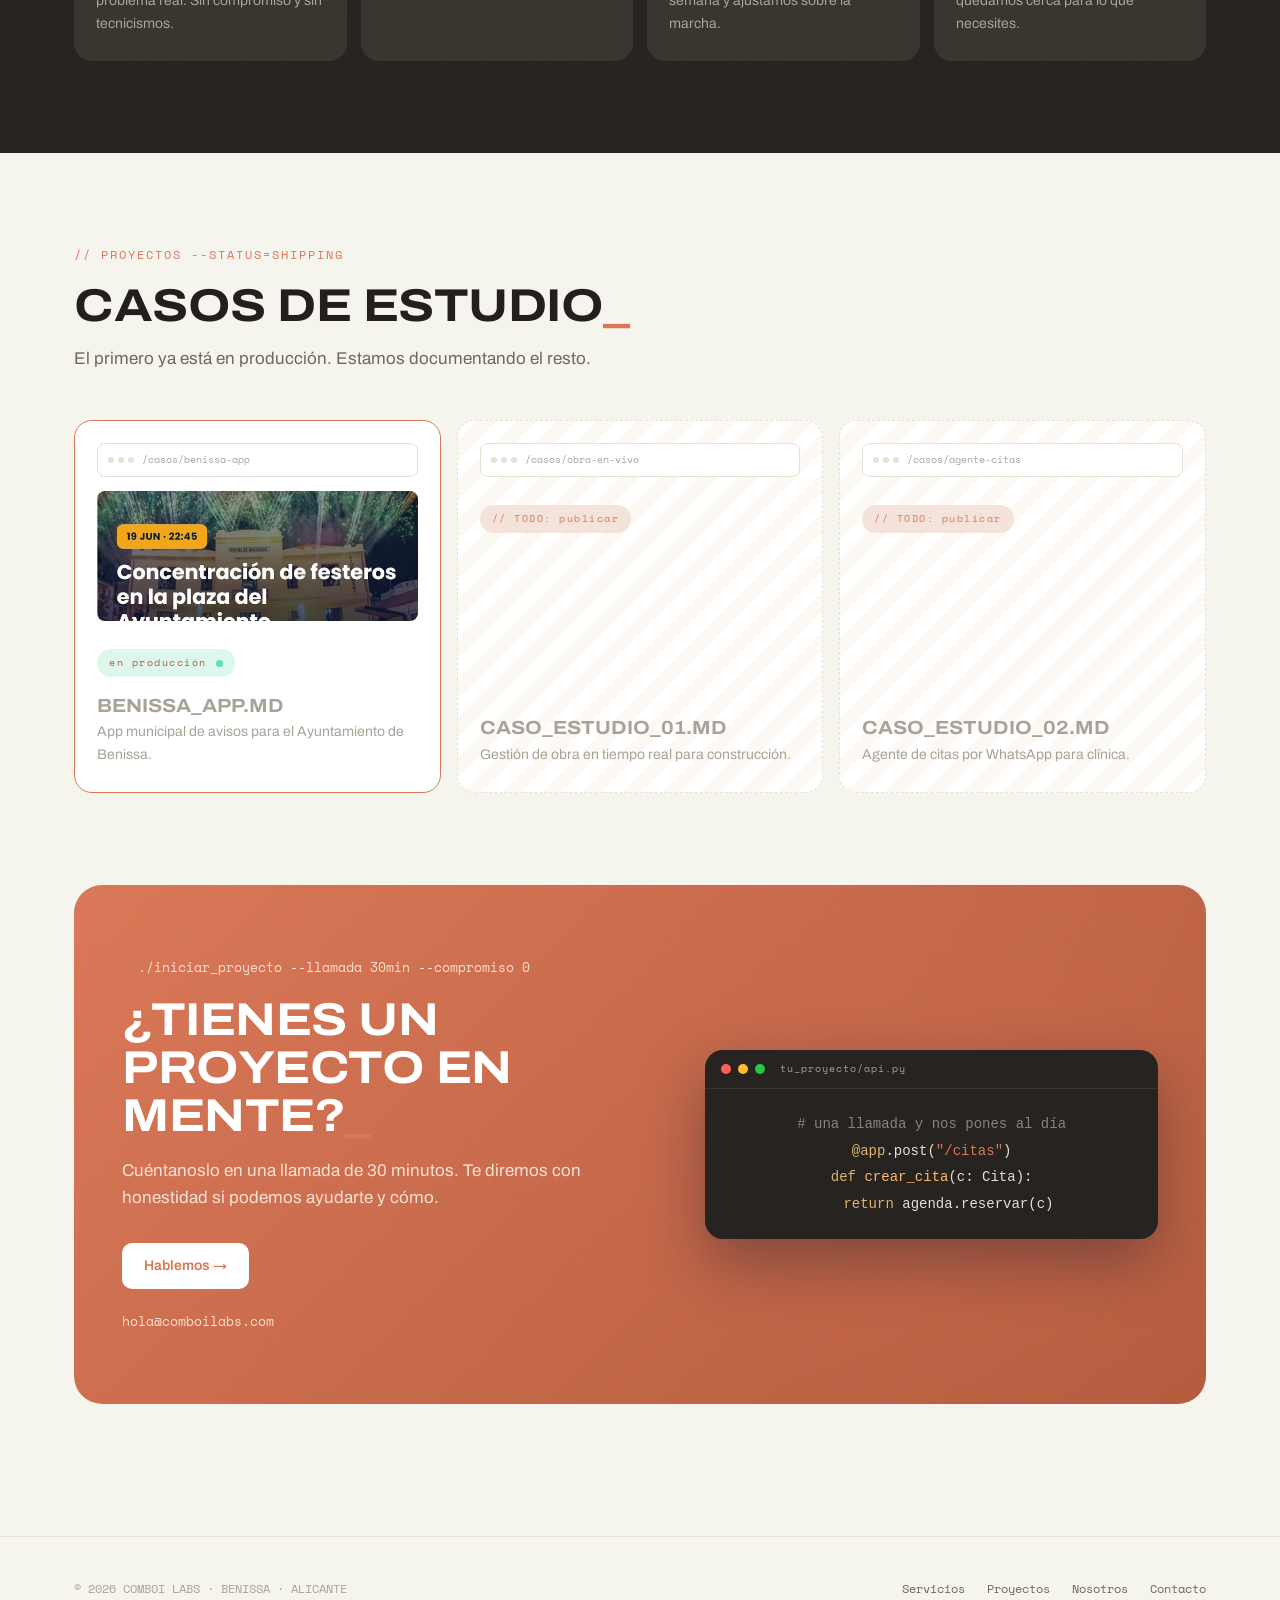
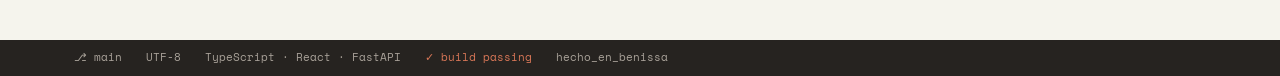
==== commit 7d2bbae5: "Anade caso de estudio real (app municipal de Benissa) con galeria de capturas Sustituye el primer pl" ====
--- a/index.html
+++ b/index.html
@@ -1,6 +1,12 @@
 <!DOCTYPE html>
 <html lang="es">
 <head>
+<script>
+(function(){
+  var t = localStorage.getItem('comboi_theme');
+  if (t === 'dark') document.documentElement.classList.add('dark');
+})();
+</script>
 <meta charset="UTF-8">
 <meta name="viewport" content="width=device-width, initial-scale=1.0">
 <title>Comboi Labs — Desarrollo de software a medida en Benissa, Alicante</title>
@@ -102,11 +108,13 @@
 .kpi.a.flash{animation:kpiFlash .6s ease}
 .tile.chat{background:var(--surface);border:1px solid var(--line)}
 .tile.chat .tile-label{color:var(--ink-3)}
+#chatDemo{min-height:172px}
 .bubble{font-size:13px;line-height:1.45;border-radius:12px;padding:9px 13px;max-width:88%;margin-bottom:9px}
 body.js .tile.chat .bubble{opacity:0}
 body.js .tile.chat .bubble.show{opacity:1}
-.bubble.them{background:#EFEAE0;color:var(--ink);border-bottom-left-radius:3px}
+.bubble.them{background:#EFEAE0;color:#221F1C;border-bottom-left-radius:3px}
 .bubble.us{background:var(--cobalt);color:#fff;margin-left:auto;border-bottom-right-radius:3px}
+html.dark .bubble.them{background:var(--surface-2);color:var(--ink)}
 .typing{display:inline-flex;gap:4px;padding:4px 2px}
 .typing i{width:6px;height:6px;border-radius:50%;background:#fff;opacity:.5;animation:blink 1s infinite}
 .typing i:nth-child(2){animation-delay:.2s}.typing i:nth-child(3){animation-delay:.4s}
@@ -117,6 +125,12 @@
 .dot-live{display:inline-block;width:7px;height:7px;border-radius:50%;background:#5BE0B3;vertical-align:middle;margin-left:2px}
 @keyframes livePulse{0%,100%{opacity:1}50%{opacity:.2}}
 .live-dot{animation:livePulse 1.4s ease-in-out infinite}
+.proj.live{border-style:solid;border-color:var(--mint);background:var(--surface);text-decoration:none;color:inherit;transition:transform .15s,box-shadow .15s}
+.proj.live:hover{transform:translateY(-4px);box-shadow:0 14px 34px rgba(16,19,26,.07)}
+.proj.live .badge{background:#DDF7EC;color:var(--mint-deep)}
+html.dark .proj.live{background:var(--surface)}
+.proj .thumb{width:100%;height:130px;border-radius:8px;overflow:hidden;margin-bottom:14px;flex-shrink:0}
+.proj .thumb img{width:100%;height:100%;object-fit:cover;object-position:50% 32%;display:block}
 .chat-input-row{
   display:flex;gap:8px;margin-top:10px;padding-top:10px;border-top:1px solid #232838;
 }
@@ -132,25 +146,25 @@
 .chat-send:hover{opacity:.85}
 .chat-send:disabled{opacity:.4;cursor:default}
 .tile.mintbg{background:var(--cobalt-soft);border:1px solid transparent}.tile.mintbg .tile-label{color:var(--mint-deep)}
-.phone{width:104px;margin:4px auto 0;background:var(--tile-dark);border-radius:16px;padding:9px;box-shadow:0 12px 30px rgba(217,119,87,.22);position:relative}
-.phone .notch{width:34%;height:13px;background:var(--tile-dark-2);border-radius:0 0 8px 8px;margin:0 auto 8px}
+.phone{width:78%;max-width:230px;margin:4px auto 0;background:var(--tile-dark);border-radius:26px;padding:16px;box-shadow:0 12px 30px rgba(217,119,87,.22);position:relative}
+.phone .notch{width:34%;height:24px;background:var(--tile-dark-2);border-radius:0 0 14px 14px;margin:0 auto 14px}
 .phone .ping{
-  position:absolute;top:-5px;right:-5px;width:15px;height:15px;border-radius:50%;
-  background:var(--cobalt);border:2px solid var(--mint);
-}
-.phone-screens{position:relative;overflow:hidden;height:90px;border-radius:8px}
+  position:absolute;top:-8px;right:-8px;width:26px;height:26px;border-radius:50%;
+  background:var(--cobalt);border:4px solid var(--mint);
+}
+.phone-screens{position:relative;overflow:hidden;height:160px;border-radius:14px}
 .phone-screen{
   position:absolute;inset:0;transform:translateX(100%);transition:transform .22s ease-out;
-  padding:4px;display:flex;flex-direction:column;gap:6px;z-index:1;
+  padding:7px;display:flex;flex-direction:column;gap:11px;z-index:1;
 }
 .phone-screen.current{transform:translateX(0);z-index:2}
 .phone-row{
-  border-radius:3px;height:11px;background:#1B2030;
-  font-family:'Space Mono',monospace;font-size:6px;line-height:11px;color:#C8CDFF;
-  padding:0 6px;overflow:hidden;white-space:nowrap;cursor:pointer;
-}
-.phone-row.active{background:#2B3CFF;color:#fff;height:18px;line-height:18px;font-size:7px}
-.phone-row.mint{background:#5BE0B3;color:#0A0D14;height:13px;font-weight:700}
+  border-radius:5px;height:21px;background:#1B2030;
+  font-family:'Space Mono',monospace;font-size:11px;line-height:21px;color:#C8CDFF;
+  padding:0 10px;overflow:hidden;white-space:nowrap;cursor:pointer;
+}
+.phone-row.active{background:#2B3CFF;color:#fff;height:33px;line-height:33px;font-size:12px}
+.phone-row.mint{background:#5BE0B3;color:#0A0D14;height:25px}
 .phone-row.dim{background:#141720;color:#6B7390}
 .tile.term{background:var(--tile-dark);grid-column:span 2;padding:0;overflow:hidden;position:relative;border:1px solid var(--glass-border)}
 .tile.term::before{
@@ -450,12 +464,28 @@
 <section id="proyectos">
   <div class="wrap">
     <div class="sec-head reveal">
-      <span class="eyebrow">// proyectos --status=building</span>
-      <h2>Casos de estudio en camino</h2>
-      <p>Estamos documentando nuestros primeros proyectos. Muy pronto podrás ver aquí qué hemos construido y qué resultados ha dado.</p>
-    </div>
-    <!-- PLACEHOLDER: sustituir estas tarjetas por casos reales cuando estén publicados -->
+      <span class="eyebrow">// proyectos --status=shipping</span>
+      <h2>Casos de estudio</h2>
+      <p>El primero ya está en producción. Estamos documentando el resto.</p>
+    </div>
+    <!-- PLACEHOLDER: sustituir las dos tarjetas restantes por casos reales cuando estén publicados -->
     <div class="projects">
+      <a class="proj live" href="caso-benissa-app.html">
+        <div class="browser-bar" aria-hidden="true">
+          <span class="dots"><i></i><i></i><i></i></span>
+          <span class="url">/casos/benissa-app</span>
+        </div>
+        <div class="thumb">
+          <img src="assets/img/benissa-app-1.jpg" alt="Pantalla de inicio de la app de Benissa, con un evento destacado" loading="lazy" width="600" height="1298">
+        </div>
+        <div class="proj-body">
+          <span class="badge">en producción <span class="dot-live live-dot" aria-hidden="true"></span></span>
+          <div>
+            <h3>benissa_app.md</h3>
+            <p>App municipal de avisos para el Ayuntamiento de Benissa.</p>
+          </div>
+        </div>
+      </a>
       <article class="proj">
         <div class="browser-bar" aria-hidden="true">
           <span class="dots"><i></i><i></i><i></i></span>
@@ -479,19 +509,6 @@
           <div>
             <h3>caso_estudio_02.md</h3>
             <p>Agente de citas por WhatsApp para clínica.</p>
-          </div>
-        </div>
-      </article>
-      <article class="proj">
-        <div class="browser-bar" aria-hidden="true">
-          <span class="dots"><i></i><i></i><i></i></span>
-          <span class="url">/casos/app-turismo</span>
-        </div>
-        <div class="proj-body">
-          <span class="badge">// TODO: publicar</span>
-          <div>
-            <h3>caso_estudio_03.md</h3>
-            <p>App móvil para turismo activo.</p>
           </div>
         </div>
       </article>
@@ -530,6 +547,7 @@
 
 <script src="assets/terminal-easter-egg.js"></script>
 <script src="assets/app.js"></script>
+<script src="assets/theme.js"></script>
 <script src="assets/debug-runner.js"></script>
 </body>
 </html>
--- a/assets/styles.css
+++ b/assets/styles.css
@@ -5,6 +5,7 @@
 :root{
   --bg:#F5F4ED;
   --surface:#FFFFFF;
+  --surface-2:#F0EEE6;
   --ink:#221F1C;
   --ink-2:#6E6860;
   --ink-3:#A9A299;
@@ -22,6 +23,27 @@
   --glow-mint:rgba(217,119,87,.16);
   --glass-border:rgba(255,255,255,.07);
 }
+
+/* ---------- Modo oscuro ---------- */
+html.dark{
+  --bg:#1A1714;
+  --surface:#23201C;
+  --surface-2:#2E2A25;
+  --ink:#F2EEE7;
+  --ink-2:#B8AFA3;
+  --ink-3:#7D7568;
+  --line:#3A352F;
+  --cobalt-soft:rgba(217,119,87,.18);
+}
+
+/* ---------- Transición global de tema ---------- */
+body,header.site,.stack,.svc,.dcard,.step,.tile,.proc-band,.cta-band,
+footer.site,.statusbar,.codeblock,.form,.field input,.field textarea,
+.field select,.info-card,.member,.value,.proj,.ph,.faq details,
+.term-cmd-btn,.tag,.crumbs a,.nav-links .lnk,.btn.ghost,.theme-toggle{
+  transition:background-color .25s ease,color .2s ease,border-color .2s ease,box-shadow .2s ease;
+}
+
 *{margin:0;padding:0;box-sizing:border-box}
 html{scroll-behavior:smooth}
 body{
@@ -58,6 +80,17 @@
 .btn.ghost{background:transparent;color:var(--ink);border:1.5px solid var(--ink)}
 .btn.ghost:hover{box-shadow:0 8px 24px rgba(16,19,26,.12)}
 .btn.small{padding:9px 16px;font-size:13px}
+
+/* ---------- Toggle de tema ---------- */
+.theme-toggle{
+  background:var(--surface);border:1.5px solid var(--ink-3);border-radius:6px;
+  width:34px;height:34px;display:flex;align-items:center;justify-content:center;
+  cursor:pointer;font-size:18px;flex-shrink:0;color:var(--ink);
+  box-shadow:0 1px 3px rgba(16,19,26,.06);
+}
+.theme-toggle:hover{background:var(--cobalt-soft);border-color:var(--cobalt);color:var(--cobalt)}
+header.site[data-header="terminal"] .theme-toggle{background:var(--tile-dark-2);border-color:#4A443C;color:#fff;box-shadow:none}
+header.site[data-header="terminal"] .theme-toggle:hover{background:#4A443C;border-color:var(--mint);color:var(--mint)}
 
 /* =========================================================
    HEADER  (3 variantes conmutables: brackets / tabs / terminal)
@@ -365,9 +398,10 @@
 }
 .faq details[open]{border-color:var(--cobalt);box-shadow:0 12px 30px rgba(16,19,26,.06)}
 .faq summary{
-  list-style:none;cursor:pointer;padding:20px 0;
+  list-style:none;cursor:pointer;padding:20px 0;min-height:44px;
   display:flex;align-items:center;gap:14px;
-  font-weight:600;font-size:17px;
+  font-family:'Space Mono',monospace;font-weight:700;font-size:15px;
+  border-bottom:1px solid transparent;transition:border-color .2s;
 }
 .faq summary::-webkit-details-marker{display:none}
 .faq summary .q{
@@ -375,7 +409,13 @@
 }
 .faq summary .tg{margin-left:auto;color:var(--ink-3);font-family:'Space Mono',monospace;transition:transform .25s}
 .faq details[open] summary .tg{transform:rotate(45deg);color:var(--cobalt)}
-.faq .ans{padding:0 0 22px 34px;color:var(--ink-2);font-size:15px;line-height:1.6}
+.faq details[open] summary{border-bottom-color:var(--line)}
+.faq .ans{
+  display:block;overflow:hidden;max-height:0;
+  padding:0 0 0 34px;color:var(--ink-2);font-size:15px;line-height:1.6;
+  transition:max-height .35s ease,padding .35s ease;
+}
+.faq details[open] .ans{max-height:600px;padding:0 0 22px 34px}
 .faq .ans p{margin-bottom:12px}
 .faq .ans p:last-child{margin-bottom:0}
 
@@ -554,6 +594,41 @@
   .caret,.head-caret{display:none!important}
 }
 
+/* micro-animaciones v2 */
+@media (prefers-reduced-motion:no-preference){
+  .svc.ma,.step.ma,.tile.ma,.tag.ma,.proj.ma{opacity:0}
+
+  /* tarjetas de servicio: entrada escalonada desde abajo */
+  .svc.ma{transform:translateY(32px);transition:opacity .6s ease,transform .6s ease}
+  .services>.svc.ma:nth-child(1){transition-delay:0ms}
+  .services>.svc.ma:nth-child(2){transition-delay:120ms}
+  .services>.svc.ma:nth-child(3){transition-delay:240ms}
+
+  /* pasos del proceso / git log: el hash parpadea, luego título y descripción */
+  .step.ma .num{opacity:0}
+  .step.ma h3,.step.ma p{opacity:0;transform:translateY(8px);transition:opacity .4s ease .2s,transform .4s ease .2s}
+  .step.ma-in{opacity:1}
+  .step.ma-in .num{opacity:1;animation:maNumBlink .12s steps(1) 5}
+  .step.ma-in h3,.step.ma-in p{opacity:1;transform:translateY(0)}
+  @keyframes maNumBlink{0%,100%{opacity:1}50%{opacity:.15}}
+
+  /* tiles del bento: cada uno entra desde su propia dirección */
+  .tile.ma{transition:opacity .6s ease,transform .6s ease,filter .6s ease}
+  .tile.ma.dark{transform:translateX(-24px)}
+  .tile.ma.chat{transform:translateY(-20px)}
+  .tile.ma.mintbg{transform:translateX(24px)}
+  .tile.ma.term{transform:translateY(24px);transition-delay:120ms}
+  .tile.ma.game{transform:scale(.97);filter:blur(4px);transition-delay:200ms}
+
+  /* etiquetas del stack: entrada de izquierda a derecha */
+  .tag.ma{transform:scale(.92);transition:opacity .35s ease,transform .35s ease;transition-delay:calc(var(--ma-i,0) * 60ms)}
+
+  /* tarjetas de proyectos: efecto de materialización */
+  .proj.ma{transform:scale(.97);filter:blur(4px);transition:opacity .5s ease,transform .5s ease,filter .5s ease}
+
+  .svc.ma-in,.tile.ma-in,.tag.ma-in,.proj.ma-in{opacity:1;transform:none;filter:blur(0)}
+}
+
 /* ---------- Responsive ---------- */
 @media (max-width:920px){
   .services,.projects,.deliver,.team,.values{grid-template-columns:1fr}
@@ -574,9 +649,47 @@
   header.site[data-header="terminal"] .nav-links{background:var(--tile-dark);border-color:#3A352F}
   .nav-links.open{display:flex}
   header.site[data-header="tabs"] .nav-links{align-self:auto}
-  .menu-toggle{display:block}
+  .menu-toggle{display:flex;align-items:center;justify-content:center;min-width:44px;min-height:44px;font-size:22px}
   .steps{grid-template-columns:1fr}
-  .cta-band{padding:52px 24px}
+  .cta-band{padding:40px 20px}
   section{padding:64px 0}
   .hdr-switch{right:10px;bottom:10px}
-}
+
+  /* tipografía hero */
+  h1{font-size:clamp(26px,7vw,62px)}
+  .term-line{font-size:11px}
+
+  /* CTAs en columna a ancho completo */
+  .hero-ctas,.page-hero .hero-ctas{flex-direction:column;align-items:stretch}
+  .hero-ctas .btn,.page-hero .hero-ctas .btn{width:100%;justify-content:center;text-align:center}
+
+  /* tarjetas de servicio / entregables */
+  .svc{padding:20px}
+
+  /* git log / proceso: evitar overflow de hashes largos */
+  .gitlog .hash,.step .num{word-break:break-all}
+
+  /* proyectos */
+  .proj{min-height:160px;padding:20px 20px 24px}
+
+  /* CTA band: botón a ancho completo, email debajo centrado */
+  .cta-band .btn{width:100%;justify-content:center}
+  .cta-band .mail{text-align:center}
+
+  /* footer: columna y statusbar reducida */
+  .foot{flex-direction:column;align-items:flex-start}
+  .statusbar .wrap span:nth-child(2),
+  .statusbar .wrap span:nth-child(3),
+  .statusbar .wrap span:nth-child(5){display:none}
+}
+
+/* ---------- Ajustes modo oscuro ---------- */
+html.dark header.site{background:rgba(26,23,20,.72)}
+html.dark header.site[data-header="tabs"] .nav-links .lnk:hover{background:rgba(255,255,255,.06)}
+html.dark .field input,html.dark .field textarea{background:var(--surface)}
+html.dark .proj,html.dark .ph{
+  background:repeating-linear-gradient(135deg,var(--surface),var(--surface) 14px,var(--surface-2) 14px,var(--surface-2) 28px);
+}
+html.dark .member .avatar{
+  background:repeating-linear-gradient(135deg,var(--surface-2),var(--surface-2) 12px,var(--tile-dark-2) 12px,var(--tile-dark-2) 24px);
+}
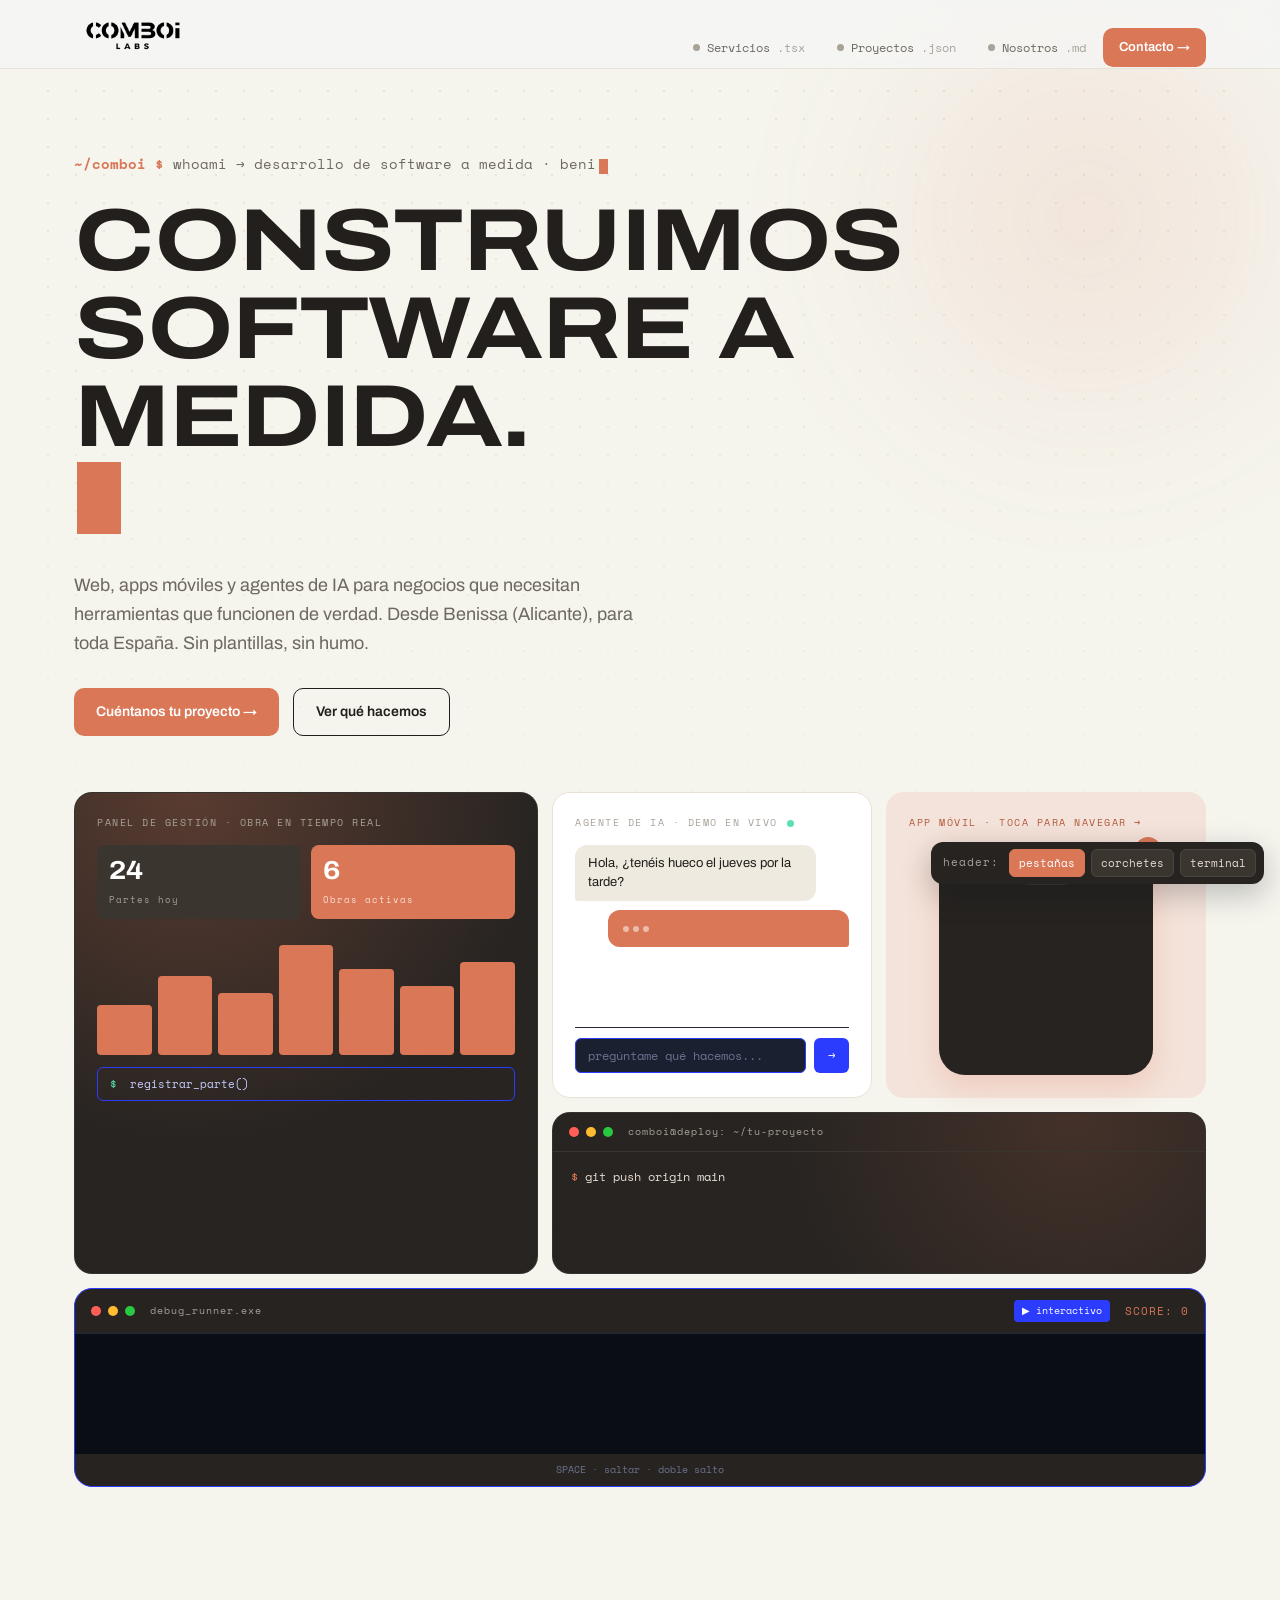
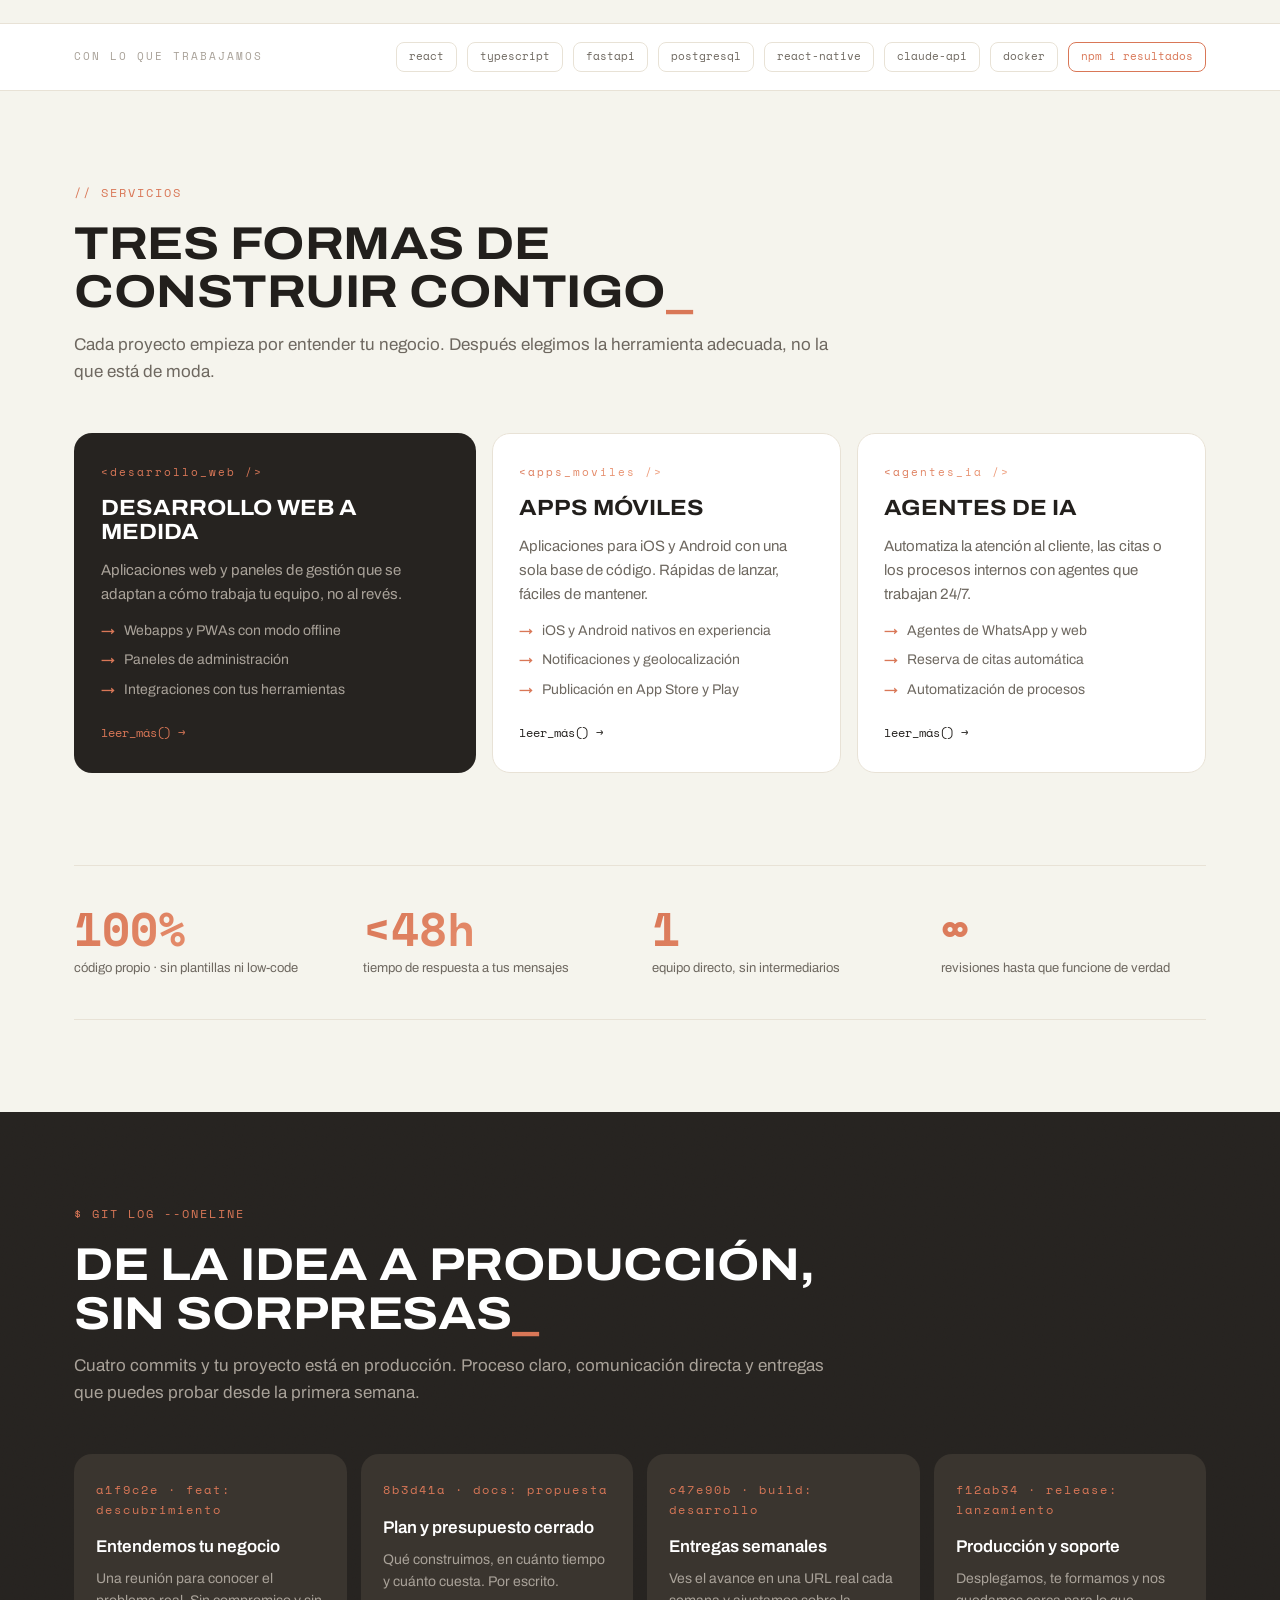
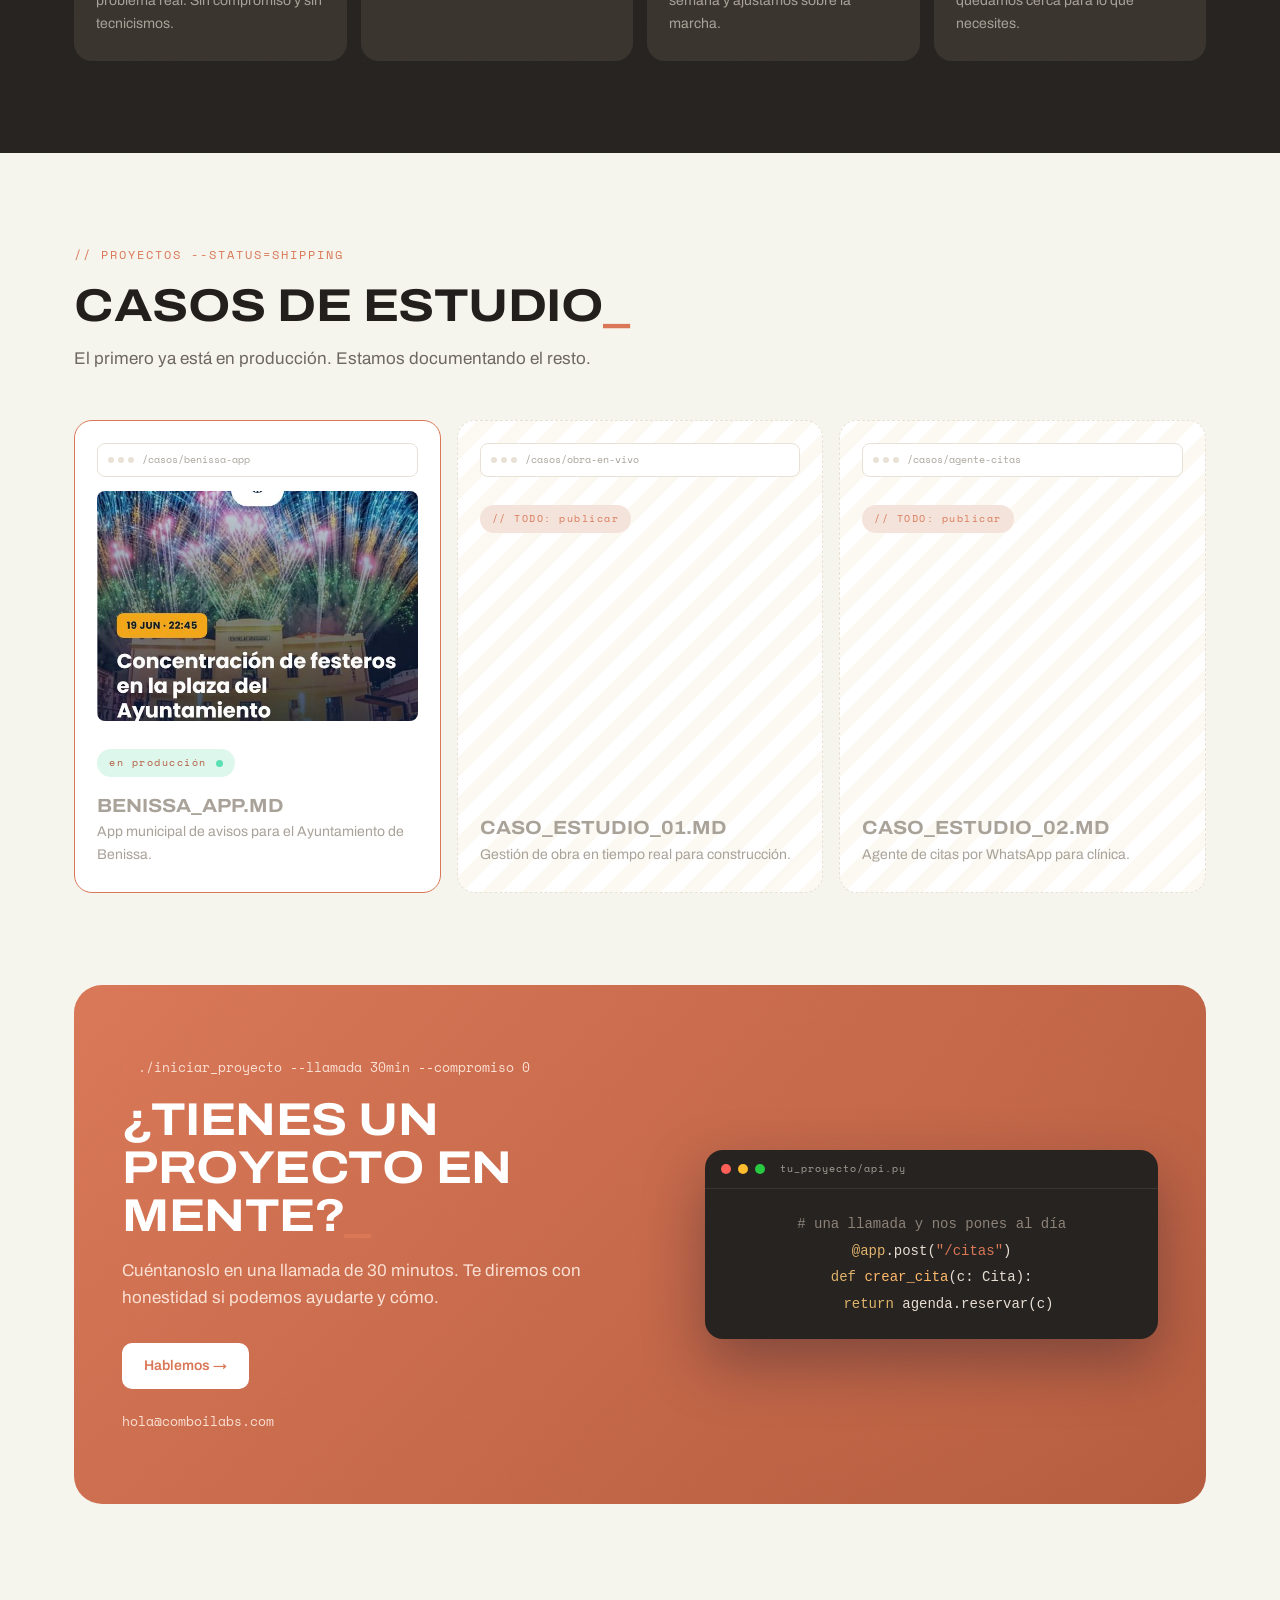
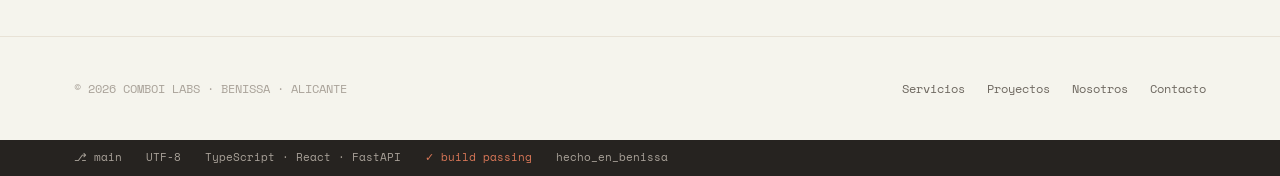
==== commit f117e922: "Ajusta el recorte de la miniatura del caso Benissa para no cortar el titular El thumb de 130px corta" ====
--- a/index.html
+++ b/index.html
@@ -129,8 +129,8 @@
 .proj.live:hover{transform:translateY(-4px);box-shadow:0 14px 34px rgba(16,19,26,.07)}
 .proj.live .badge{background:#DDF7EC;color:var(--mint-deep)}
 html.dark .proj.live{background:var(--surface)}
-.proj .thumb{width:100%;height:130px;border-radius:8px;overflow:hidden;margin-bottom:14px;flex-shrink:0}
-.proj .thumb img{width:100%;height:100%;object-fit:cover;object-position:50% 32%;display:block}
+.proj .thumb{width:100%;height:230px;border-radius:8px;overflow:hidden;margin-bottom:14px;flex-shrink:0}
+.proj .thumb img{width:100%;height:100%;object-fit:cover;object-position:50% 14%;display:block}
 .chat-input-row{
   display:flex;gap:8px;margin-top:10px;padding-top:10px;border-top:1px solid #232838;
 }
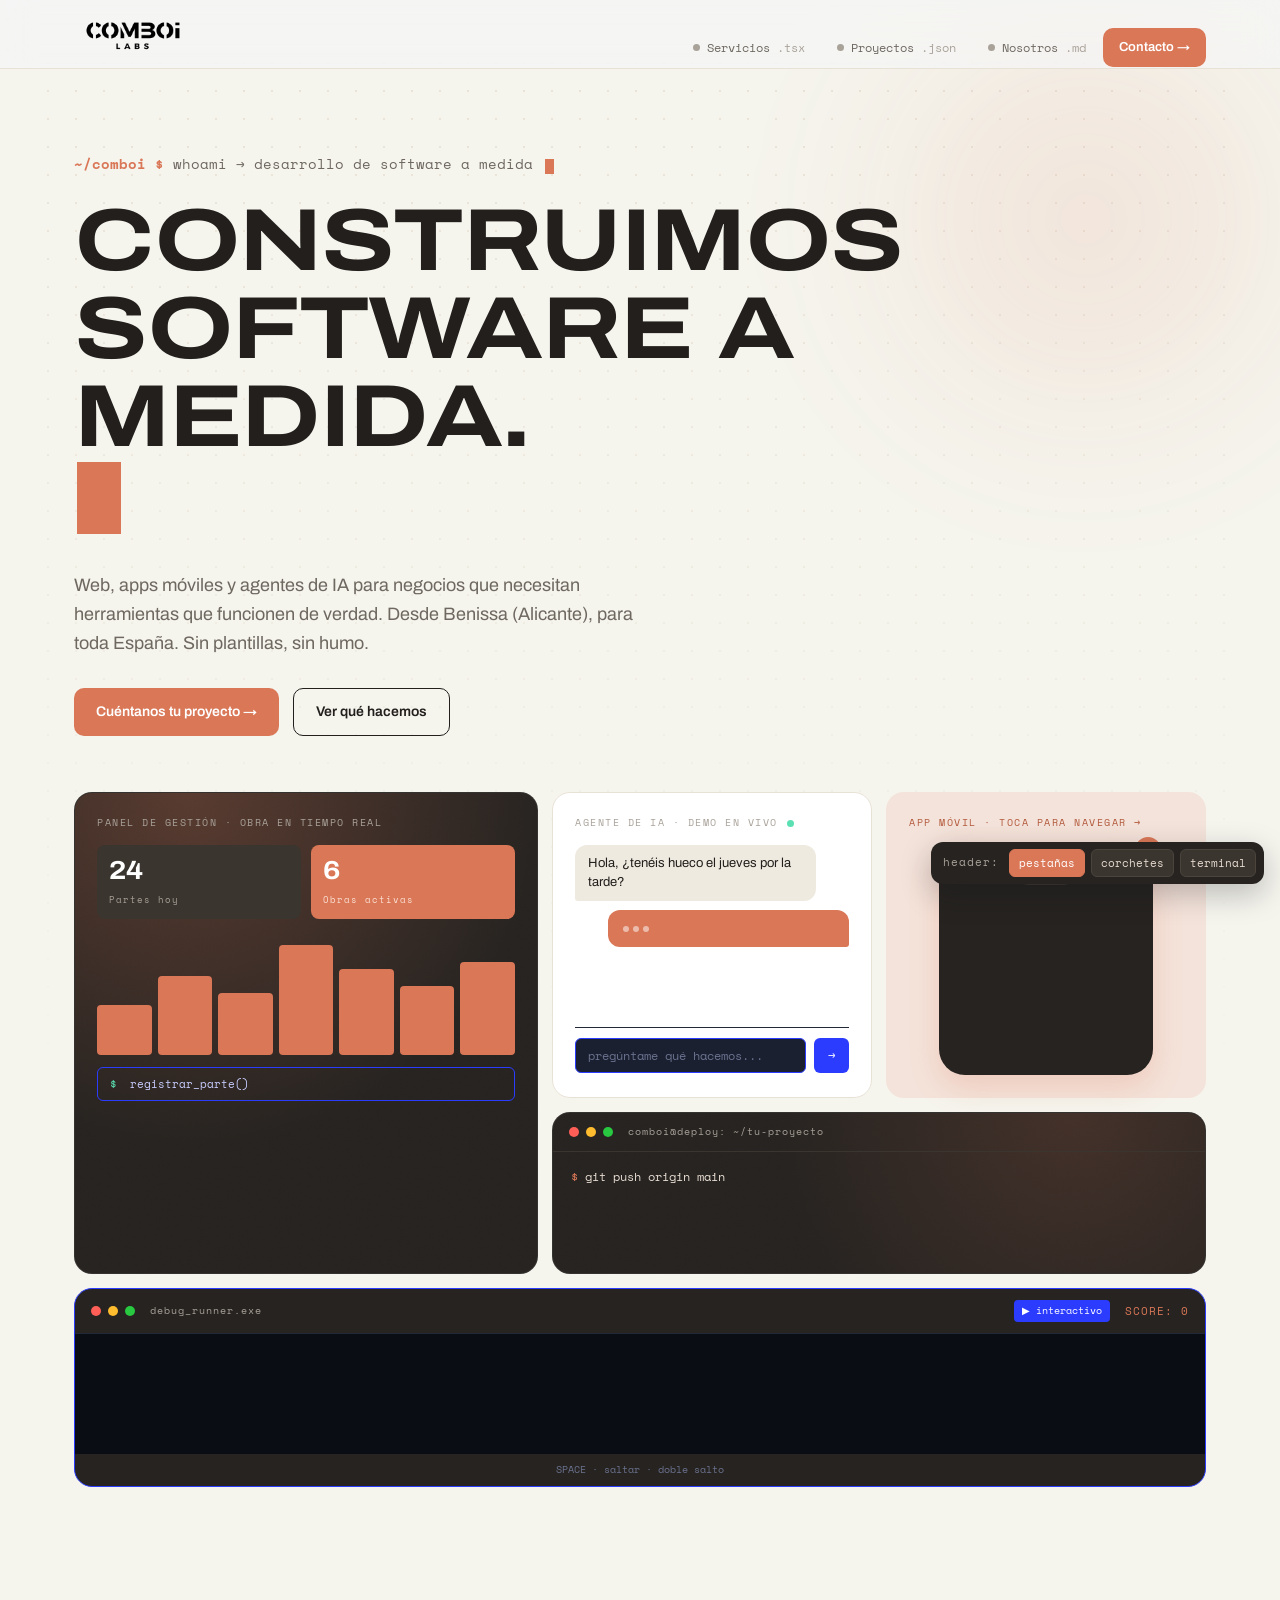
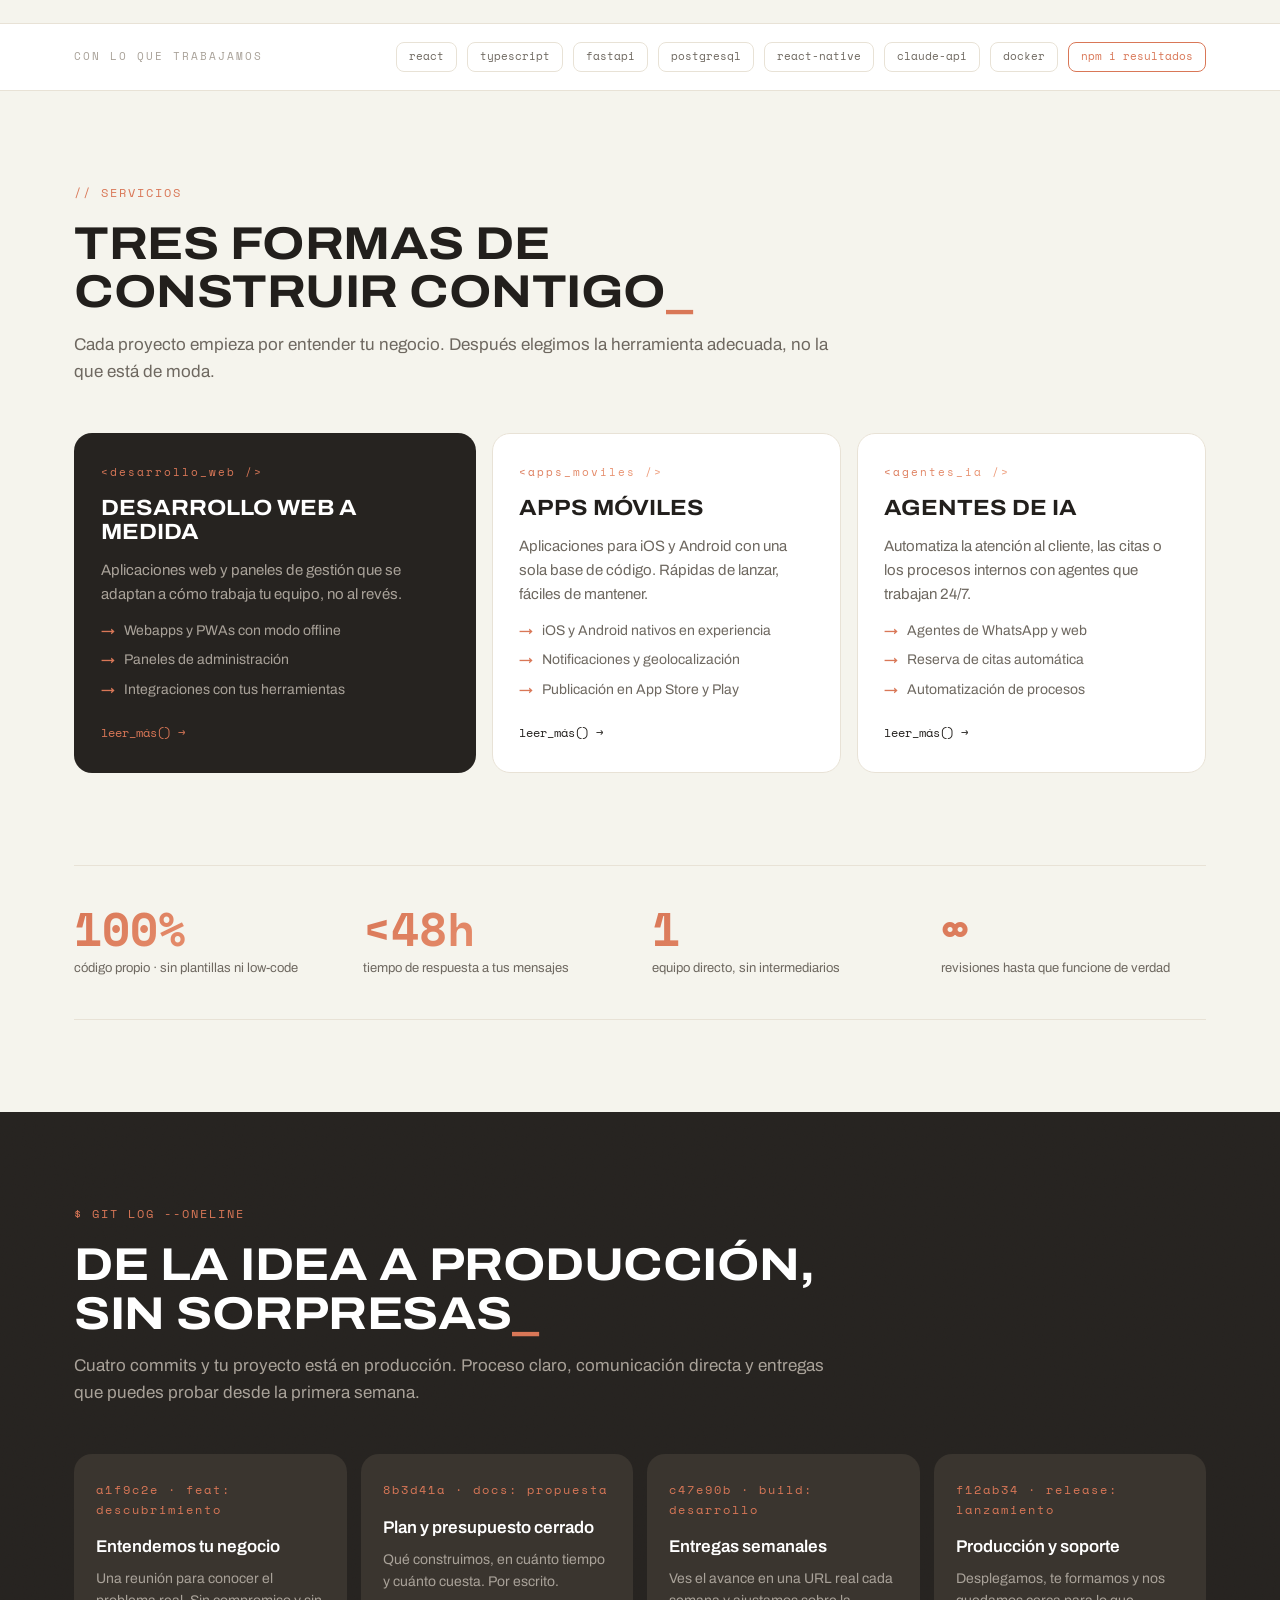
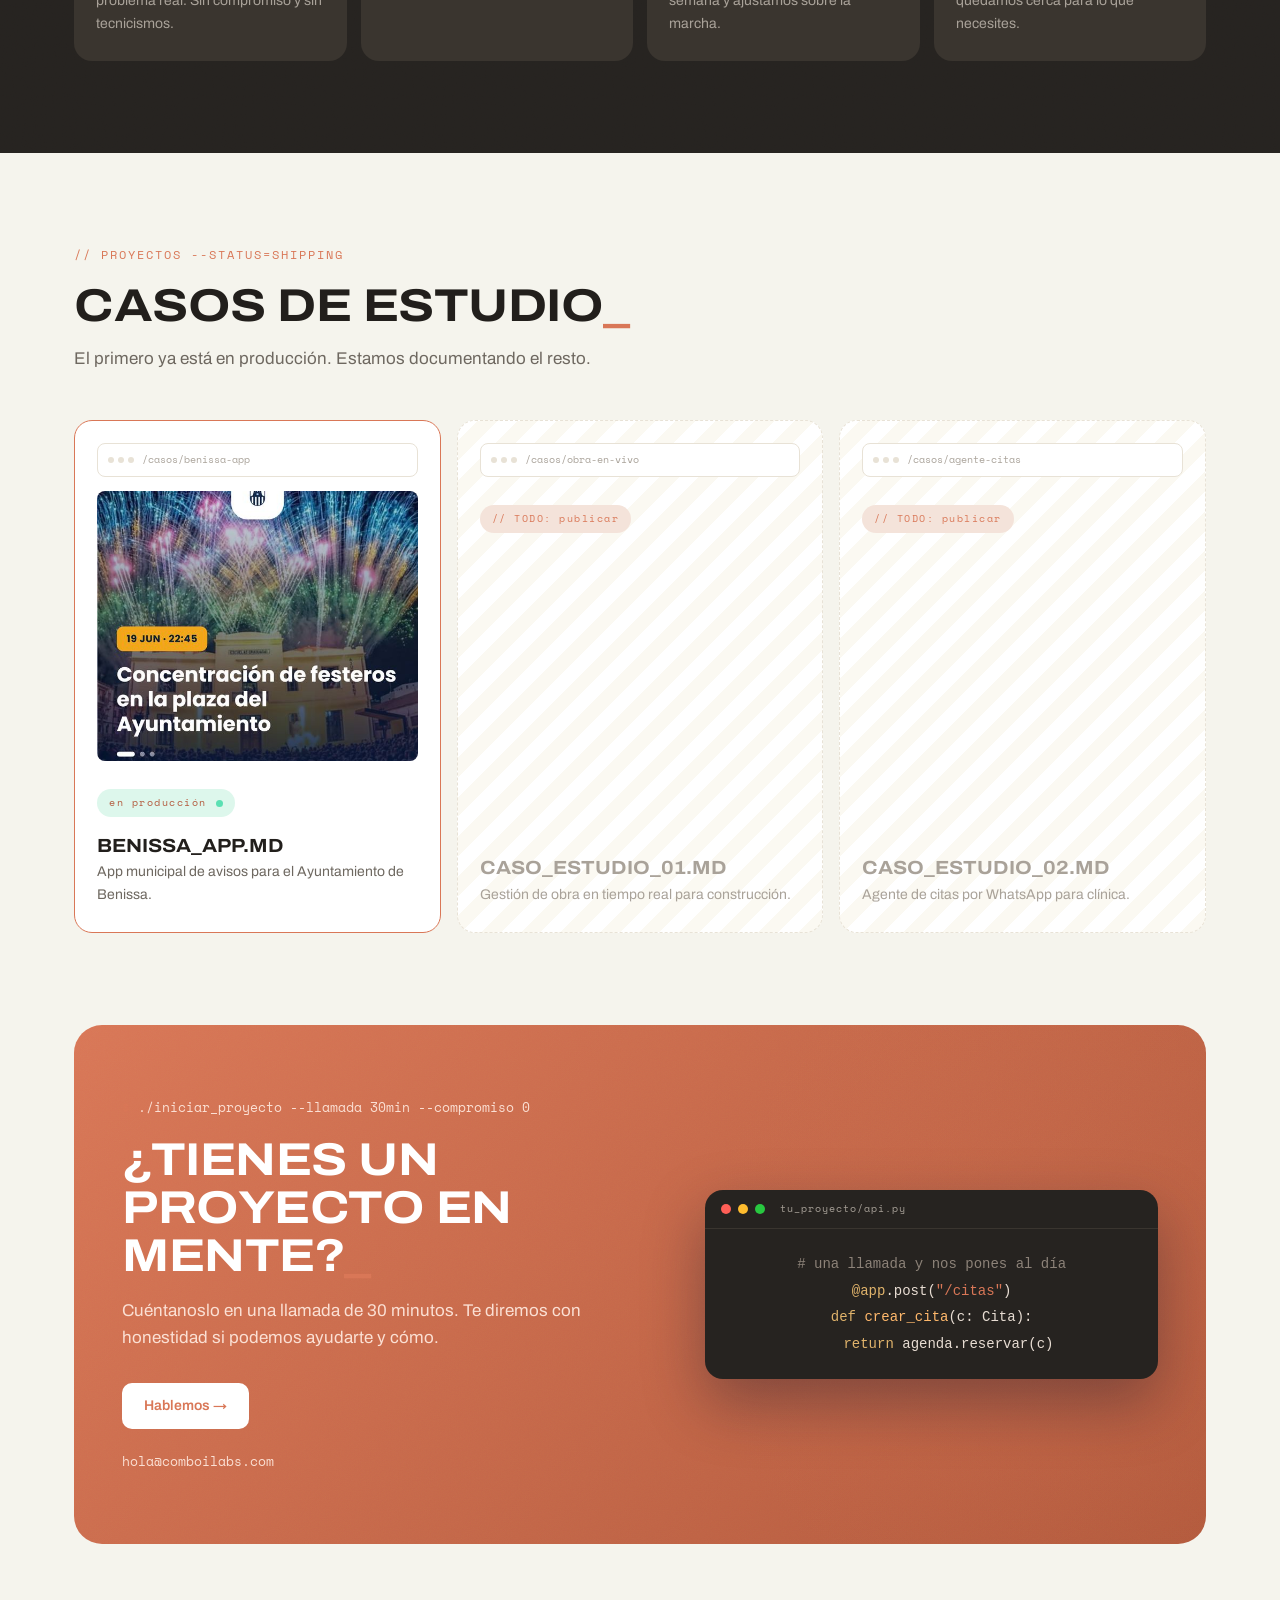
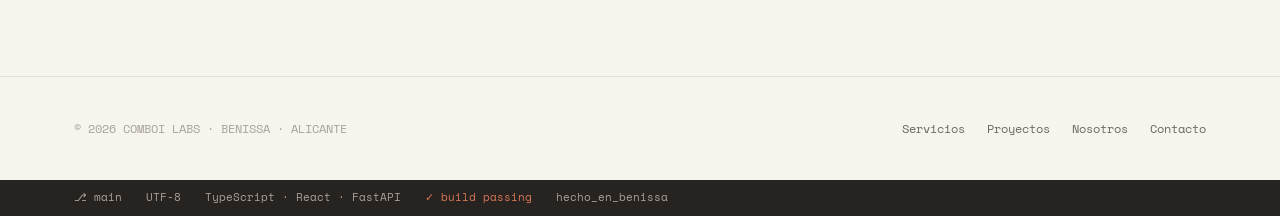
==== commit 2e4c5e2a: "Agranda la miniatura del caso Benissa y refuerza el color del texto El thumb pasa a 270px y se reaju" ====
--- a/index.html
+++ b/index.html
@@ -128,9 +128,11 @@
 .proj.live{border-style:solid;border-color:var(--mint);background:var(--surface);text-decoration:none;color:inherit;transition:transform .15s,box-shadow .15s}
 .proj.live:hover{transform:translateY(-4px);box-shadow:0 14px 34px rgba(16,19,26,.07)}
 .proj.live .badge{background:#DDF7EC;color:var(--mint-deep)}
+.proj.live h3{color:var(--ink)}
+.proj.live p{color:var(--ink-2)}
 html.dark .proj.live{background:var(--surface)}
-.proj .thumb{width:100%;height:230px;border-radius:8px;overflow:hidden;margin-bottom:14px;flex-shrink:0}
-.proj .thumb img{width:100%;height:100%;object-fit:cover;object-position:50% 14%;display:block}
+.proj .thumb{width:100%;height:270px;border-radius:8px;overflow:hidden;margin-bottom:14px;flex-shrink:0}
+.proj .thumb img{width:100%;height:100%;object-fit:cover;object-position:50% 11%;display:block}
 .chat-input-row{
   display:flex;gap:8px;margin-top:10px;padding-top:10px;border-top:1px solid #232838;
 }
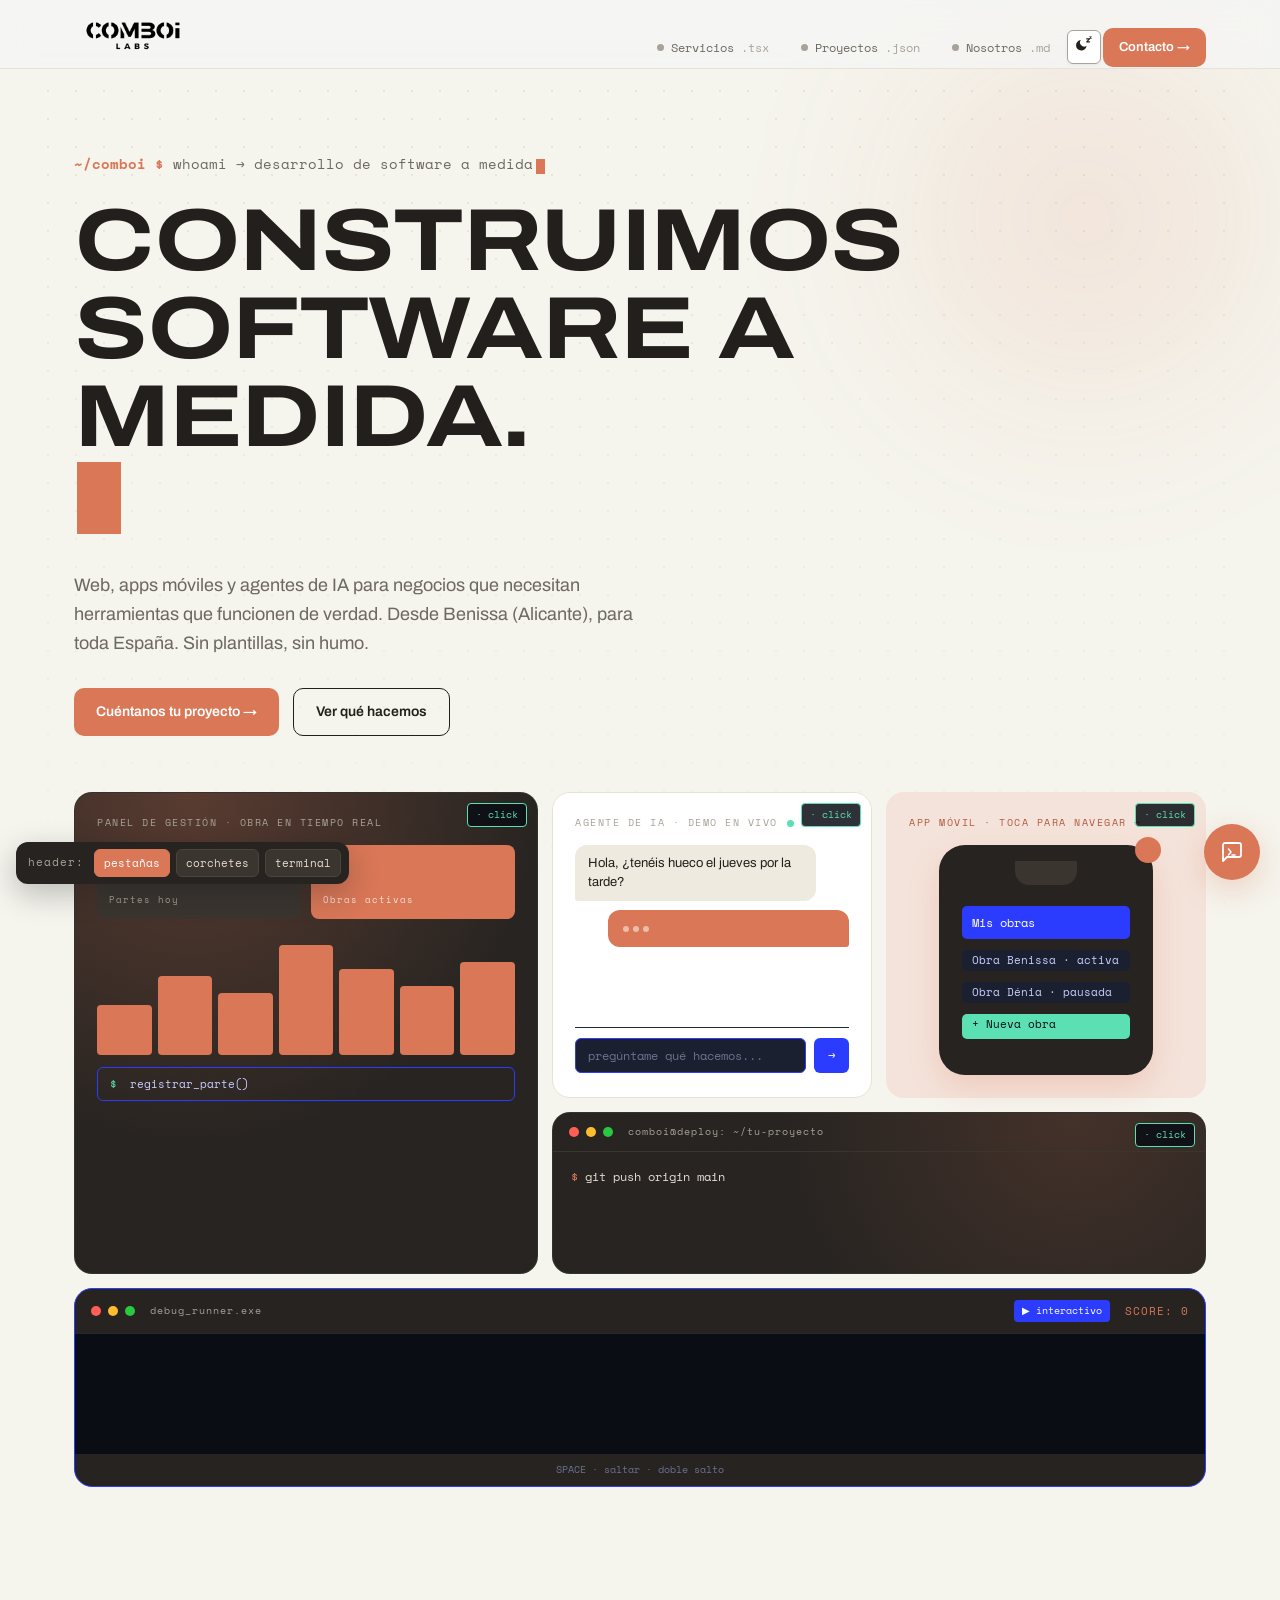
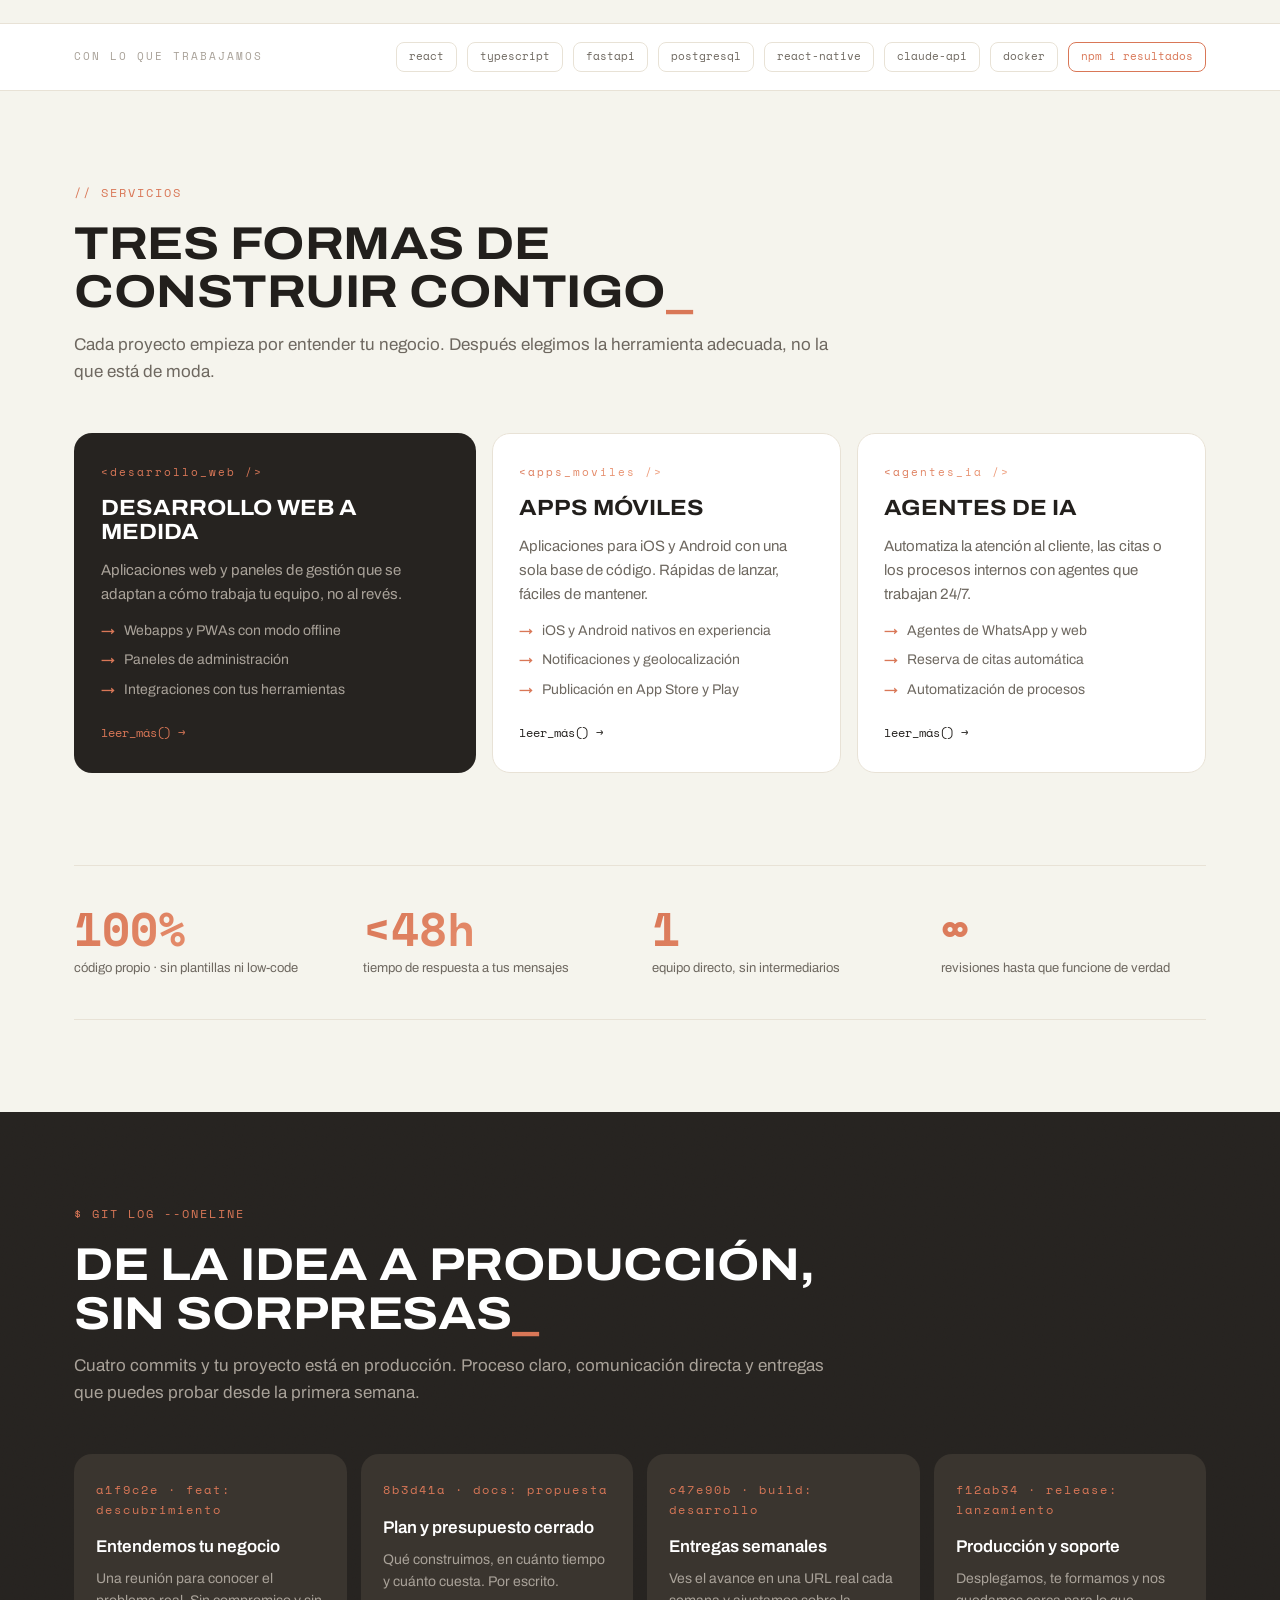
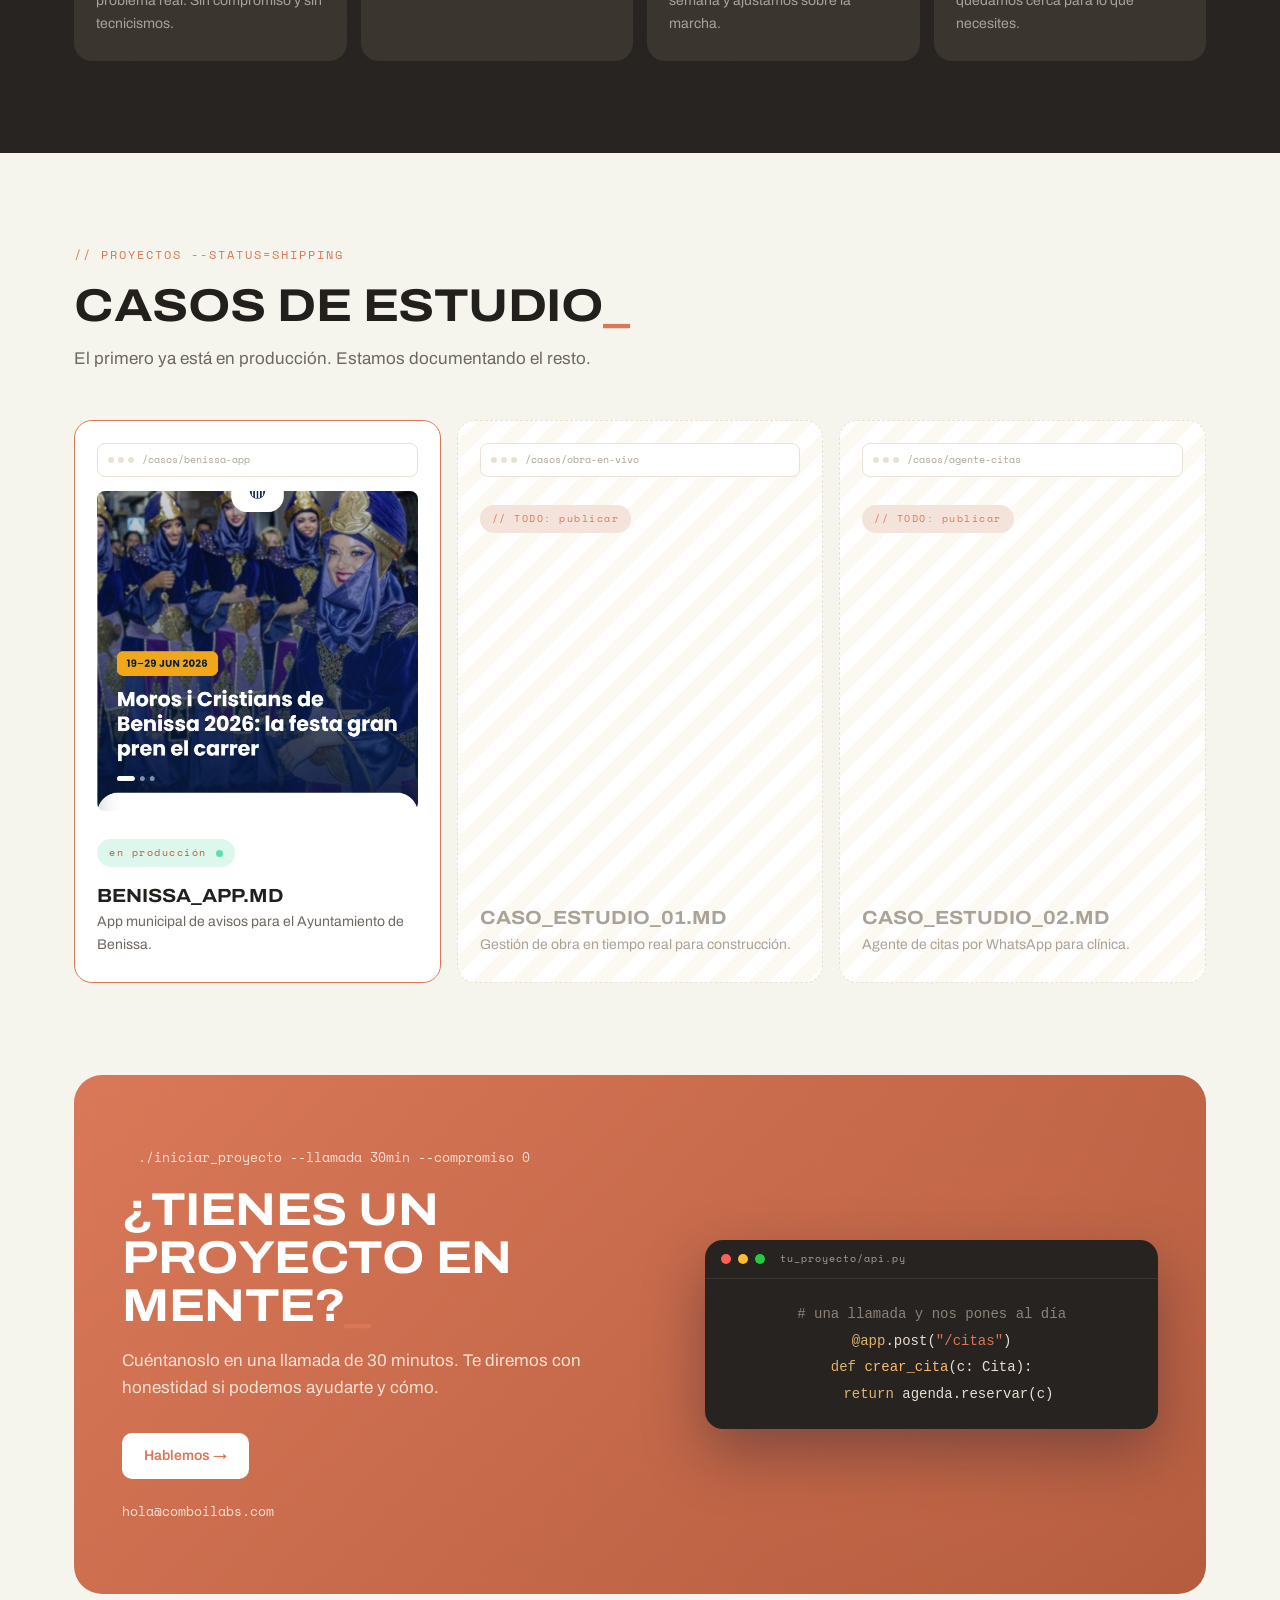
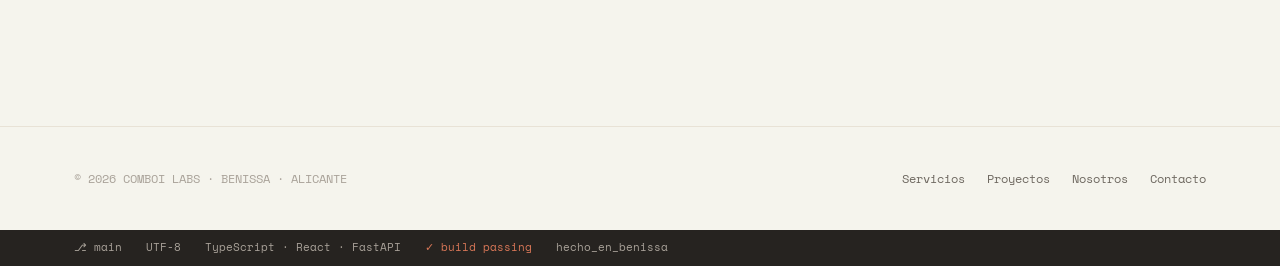
==== commit 3d50ee06: "Renueva Nosotros, iconos del header y capturas del caso Benissa - Nosotros: quita la foto de equipo " ====
--- a/index.html
+++ b/index.html
@@ -131,8 +131,8 @@
 .proj.live h3{color:var(--ink)}
 .proj.live p{color:var(--ink-2)}
 html.dark .proj.live{background:var(--surface)}
-.proj .thumb{width:100%;height:270px;border-radius:8px;overflow:hidden;margin-bottom:14px;flex-shrink:0}
-.proj .thumb img{width:100%;height:100%;object-fit:cover;object-position:50% 11%;display:block}
+.proj .thumb{width:100%;height:320px;border-radius:8px;overflow:hidden;margin-bottom:14px;flex-shrink:0}
+.proj .thumb img{width:100%;height:100%;object-fit:cover;object-position:50% 10%;display:block}
 .chat-input-row{
   display:flex;gap:8px;margin-top:10px;padding-top:10px;border-top:1px solid #232838;
 }
@@ -478,7 +478,7 @@
           <span class="url">/casos/benissa-app</span>
         </div>
         <div class="thumb">
-          <img src="assets/img/benissa-app-1.jpg" alt="Pantalla de inicio de la app de Benissa, con un evento destacado" loading="lazy" width="600" height="1298">
+          <img src="assets/img/benissa-app-1.jpg" alt="Pantalla de inicio de la app de Benissa, con un evento destacado" loading="lazy" width="1170" height="2532">
         </div>
         <div class="proj-body">
           <span class="badge">en producción <span class="dot-live live-dot" aria-hidden="true"></span></span>
--- a/assets/styles.css
+++ b/assets/styles.css
@@ -45,7 +45,7 @@
 }
 
 *{margin:0;padding:0;box-sizing:border-box}
-html{scroll-behavior:smooth}
+html{scroll-behavior:smooth;overflow-x:hidden}
 body{
   font-family:'Archivo',sans-serif;
   font-variation-settings:'wdth' 100;
@@ -53,6 +53,7 @@
   color:var(--ink);
   line-height:1.6;
   -webkit-font-smoothing:antialiased;
+  overflow-x:hidden;
 }
 .mono{font-family:'Space Mono',monospace}
 .wrap{max-width:var(--maxw);margin:0 auto;padding:0 24px}
@@ -112,6 +113,7 @@
 .logo em{font-style:normal;color:var(--cobalt)}
 .logo-img{height:34px;width:auto;display:block}
 header.site[data-header="terminal"] .logo-img{filter:invert(1)}
+html.dark header.site:not([data-header="terminal"]) .logo-img{filter:invert(1)}
 .nav-links{display:flex;gap:8px;align-items:center}
 .nav-links .lnk{
   font-family:'Space Mono',monospace;font-size:12px;
@@ -170,7 +172,7 @@
 
 /* — switcher de variantes de header (control de preview) — */
 .hdr-switch{
-  position:fixed;right:16px;bottom:16px;z-index:80;
+  position:fixed;left:16px;bottom:16px;z-index:80;
   display:flex;align-items:center;gap:6px;
   background:var(--tile-dark);color:#E8DDD3;
   border-radius:12px;padding:7px 8px;
@@ -509,6 +511,13 @@
   display:flex;align-items:center;justify-content:center;
   font-family:'Space Mono',monospace;font-size:11px;color:var(--ink-3);
 }
+.member .avatar.has-photo{
+  background:var(--tile-dark);flex-direction:column;align-items:stretch;
+  justify-content:flex-start;overflow:hidden;padding:0;
+}
+.member .avatar.has-photo .avatar-bar{display:flex;gap:6px;padding:9px 10px;flex-shrink:0}
+.member .avatar.has-photo .avatar-bar i{width:7px;height:7px;border-radius:50%;display:inline-block}
+.member .avatar.has-photo img{flex:1;min-height:0;width:100%;object-fit:cover;display:block}
 .member h3{font-size:18px;font-weight:600}
 .member .role{font-family:'Space Mono',monospace;font-size:12px;color:var(--cobalt)}
 .member p{font-size:14px;color:var(--ink-2)}
@@ -628,6 +637,57 @@
 
   .svc.ma-in,.tile.ma-in,.tag.ma-in,.proj.ma-in{opacity:1;transform:none;filter:blur(0)}
 }
+
+/* ---------- Chat flotante ---------- */
+.float-chat{position:fixed;right:20px;bottom:20px;z-index:90;display:flex;flex-direction:column;align-items:flex-end;gap:12px}
+.float-chat-toggle{
+  width:56px;height:56px;border-radius:50%;background:var(--cobalt);color:#fff;border:none;
+  display:flex;align-items:center;justify-content:center;font-size:24px;cursor:pointer;
+  box-shadow:0 10px 30px var(--glow-cobalt);transition:transform .15s,box-shadow .2s;
+}
+.float-chat-toggle:hover{transform:translateY(-2px)}
+.float-chat-toggle:focus-visible{outline:3px solid var(--mint);outline-offset:2px}
+.float-chat-toggle .fc-caret{animation:caretBlink 1s steps(1) infinite}
+.float-chat-panel{
+  width:340px;max-width:calc(100vw - 40px);height:460px;max-height:70vh;
+  background:var(--surface);border:1px solid var(--line);border-radius:18px;
+  box-shadow:0 24px 60px rgba(16,19,26,.22);overflow:hidden;
+  display:flex;flex-direction:column;
+}
+.float-chat-panel[hidden]{display:none}
+.float-chat-panel .term-bar{
+  display:flex;gap:7px;align-items:center;padding:11px 16px;
+  border-bottom:1px solid var(--line);flex-shrink:0;
+}
+.float-chat-panel .term-bar i{width:10px;height:10px;border-radius:50%;display:inline-block;flex-shrink:0}
+.float-chat-panel .term-title{
+  font-family:'Space Mono',monospace;font-size:10px;color:var(--ink-3);
+  margin-left:8px;letter-spacing:1px;
+}
+.float-chat-close{background:none;border:none;color:var(--ink-3);font-size:14px;cursor:pointer;margin-left:auto;padding:4px}
+.float-chat-close:hover{color:var(--cobalt)}
+.float-chat-messages{flex:1;overflow-y:auto;padding:14px 16px;display:flex;flex-direction:column;gap:9px}
+.float-chat-messages .bubble{font-size:13px;line-height:1.45;border-radius:12px;padding:9px 13px;max-width:88%}
+.float-chat-messages .bubble.them{background:var(--surface-2);color:var(--ink);border-bottom-left-radius:3px;align-self:flex-start}
+.float-chat-messages .bubble.us{background:var(--cobalt);color:#fff;border-bottom-right-radius:3px;align-self:flex-end}
+.float-chat-messages .bubble.error{background:transparent;color:#FF5F57;font-family:'Space Mono',monospace;font-size:12px;align-self:flex-start;max-width:100%}
+.float-chat-messages .typing{display:inline-flex;gap:4px;padding:4px 2px}
+.float-chat-messages .typing i{width:6px;height:6px;border-radius:50%;background:var(--ink-2);opacity:.5;animation:fcBlink 1s infinite}
+.float-chat-messages .typing i:nth-child(2){animation-delay:.2s}
+.float-chat-messages .typing i:nth-child(3){animation-delay:.4s}
+@keyframes fcBlink{0%,100%{opacity:.3}50%{opacity:1}}
+.float-chat-input-row{display:flex;gap:8px;padding:12px;border-top:1px solid var(--line)}
+.float-chat-input-row input{
+  flex:1;background:var(--bg);border:1px solid var(--line);border-radius:8px;
+  padding:9px 12px;color:var(--ink);font-family:'Archivo',sans-serif;font-size:13px;outline:none;
+}
+.float-chat-input-row input:focus{border-color:var(--cobalt)}
+.float-chat-input-row button{
+  background:var(--cobalt);color:#fff;border:none;border-radius:8px;width:38px;flex-shrink:0;
+  font-size:16px;cursor:pointer;transition:opacity .2s;
+}
+.float-chat-input-row button:hover{opacity:.85}
+.float-chat-input-row button:disabled{opacity:.4;cursor:default}
 
 /* ---------- Responsive ---------- */
 @media (max-width:920px){
@@ -653,7 +713,11 @@
   .steps{grid-template-columns:1fr}
   .cta-band{padding:40px 20px}
   section{padding:64px 0}
-  .hdr-switch{right:10px;bottom:10px}
+  .hdr-switch{display:none}
+
+  /* chat flotante: panel a ancho de pantalla */
+  .float-chat{right:14px;bottom:14px}
+  .float-chat-panel{width:calc(100vw - 28px);height:60vh}
 
   /* tipografía hero */
   h1{font-size:clamp(26px,7vw,62px)}
